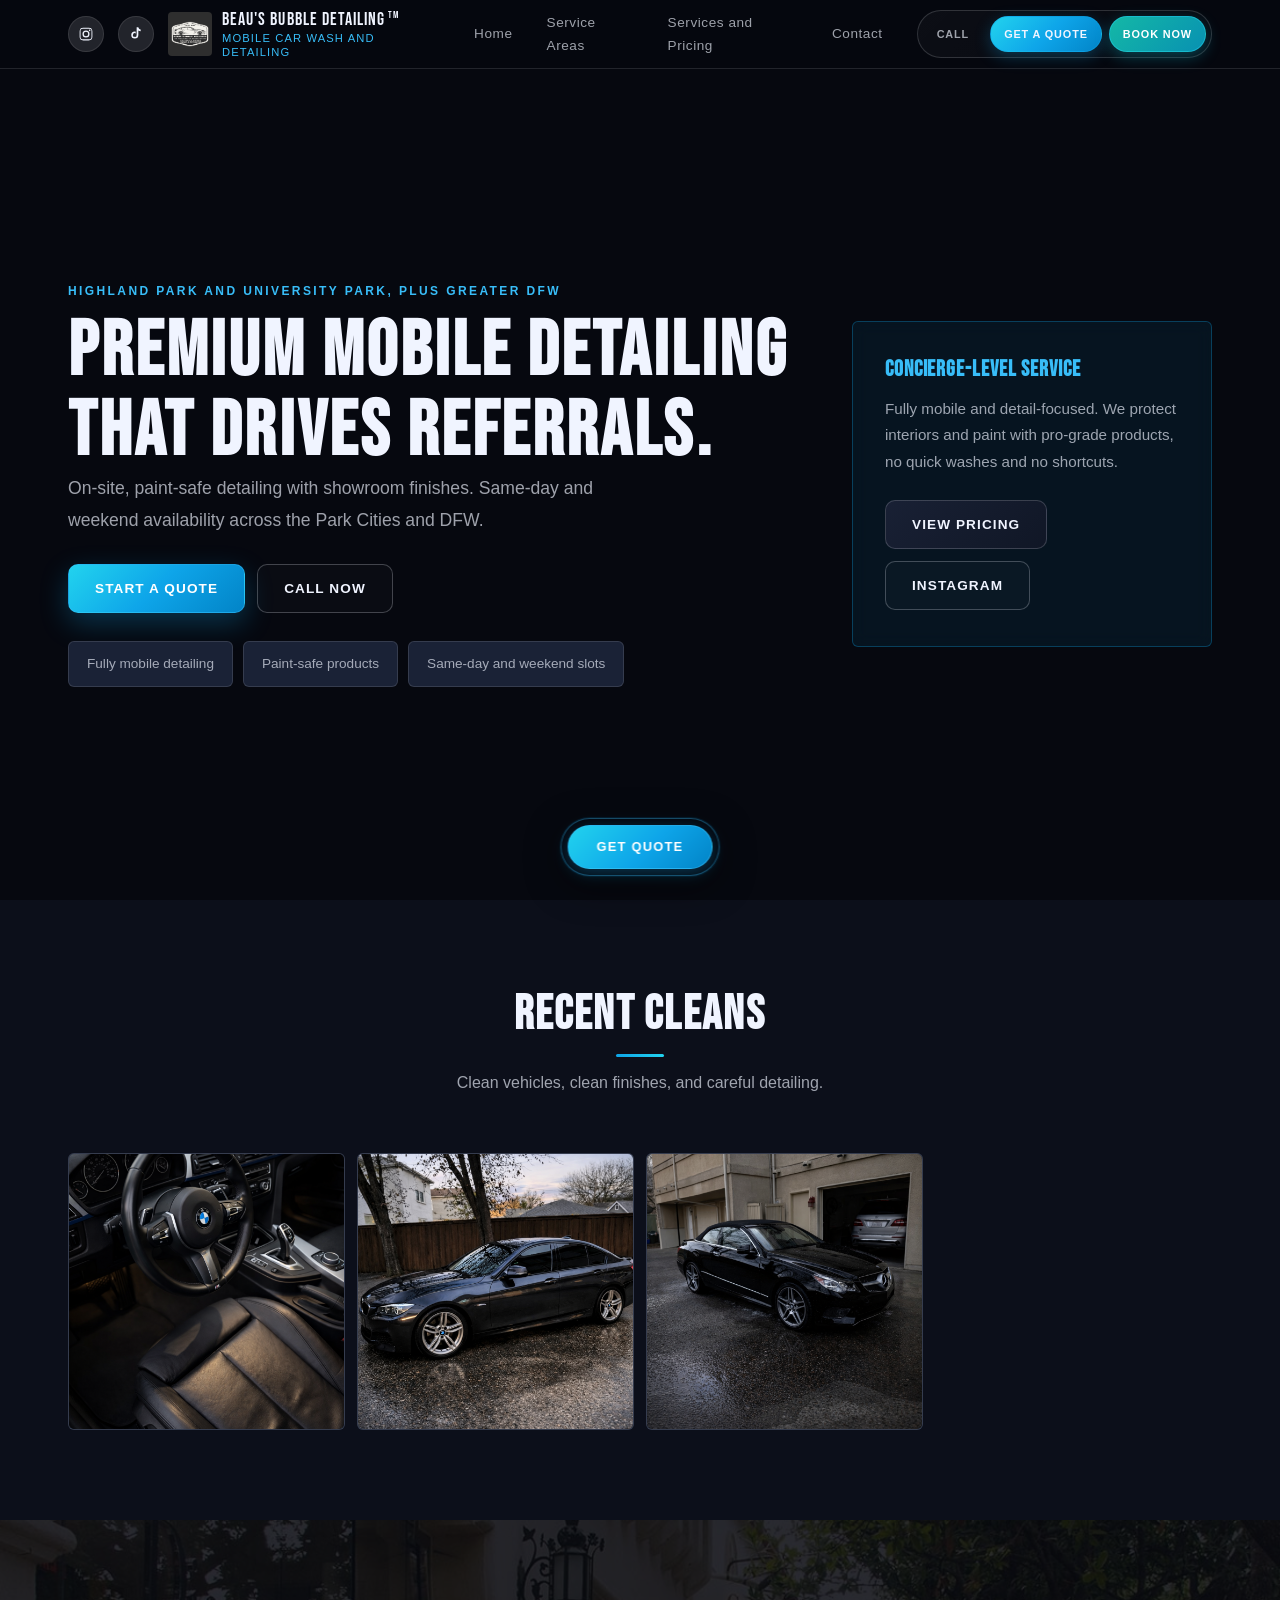
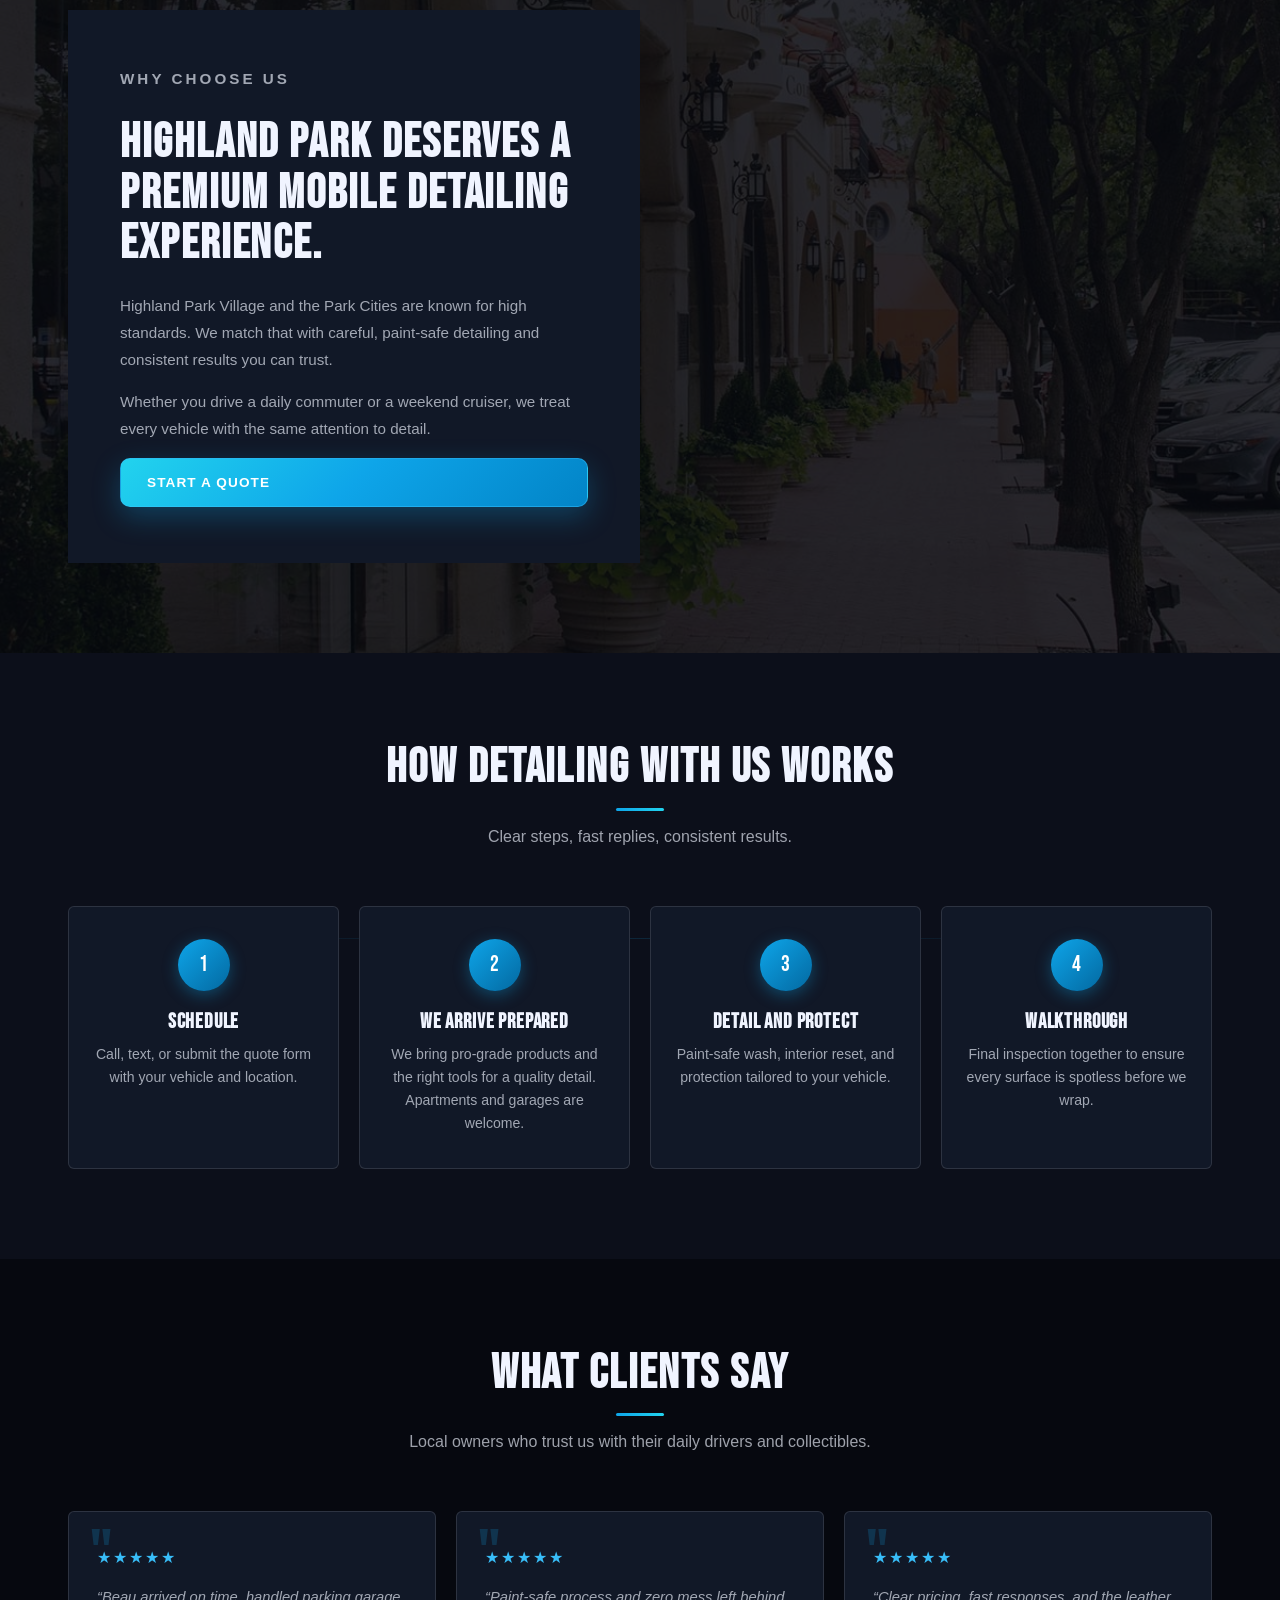
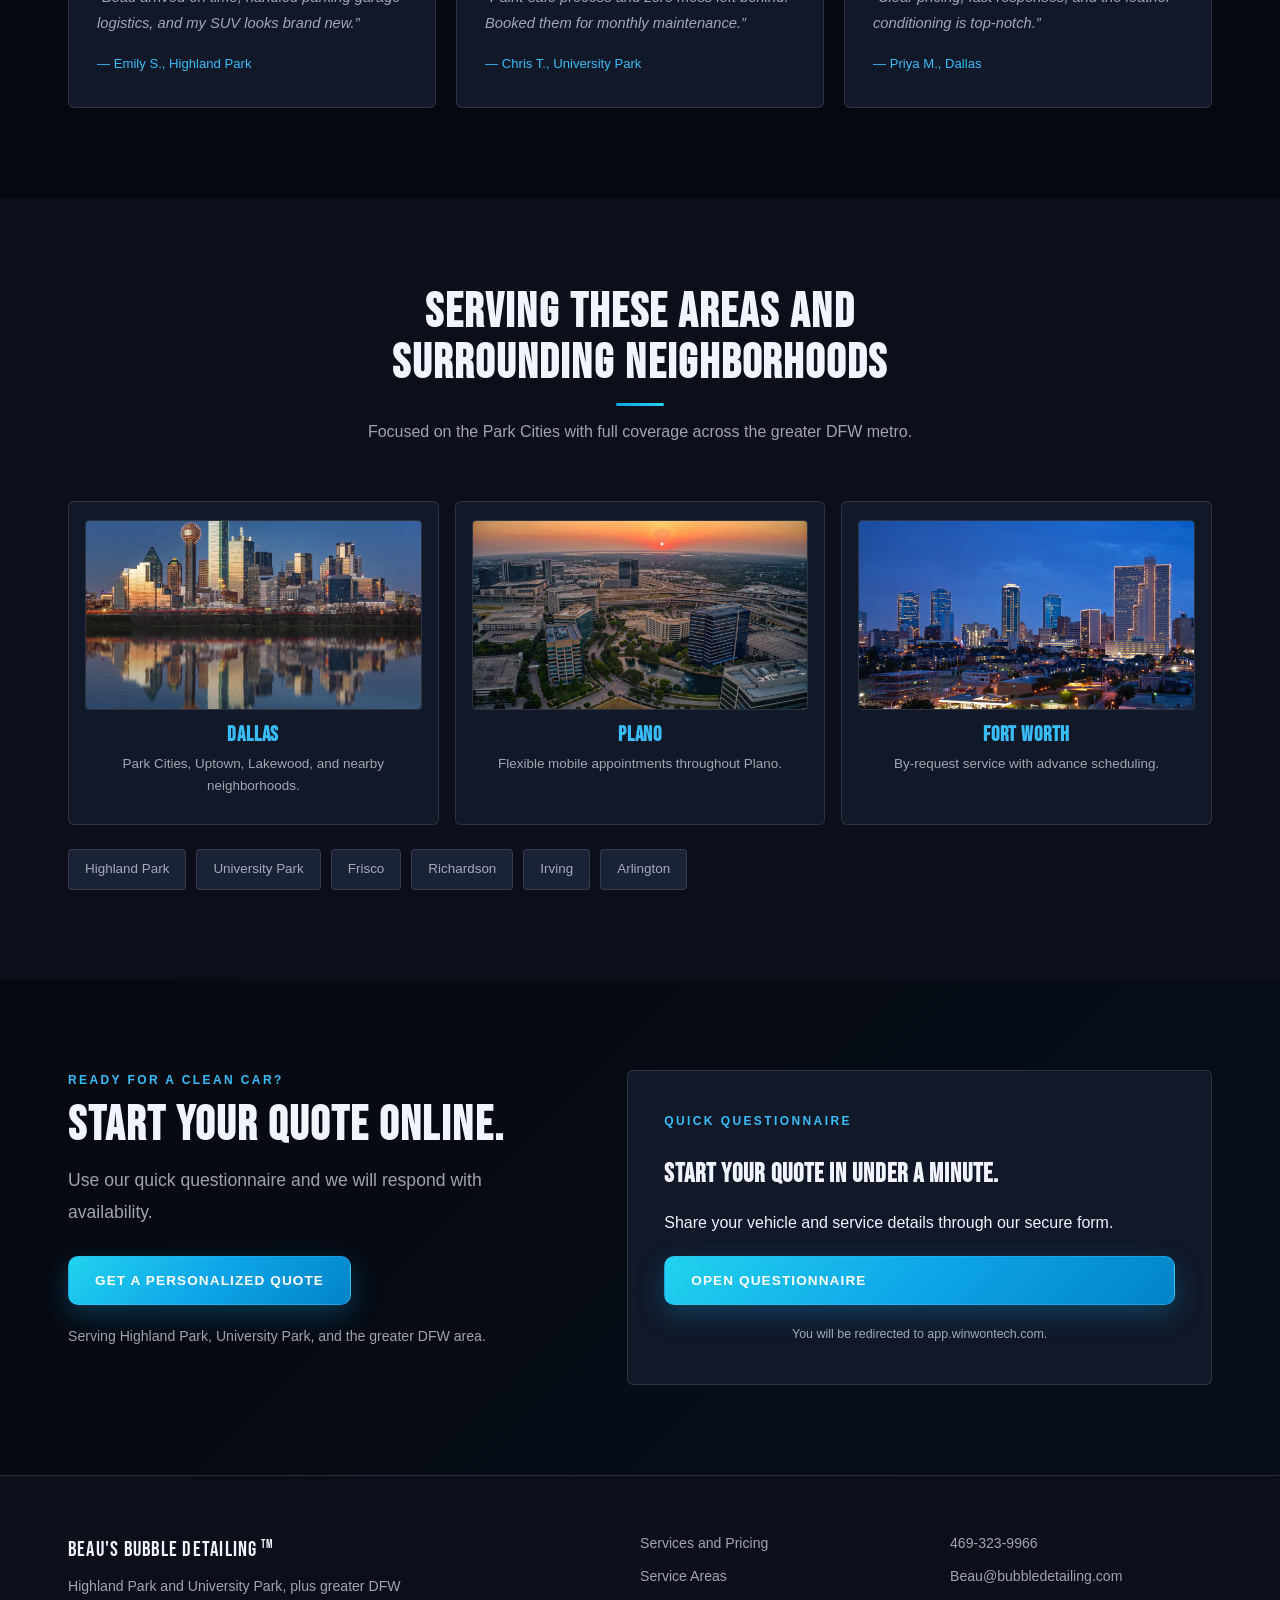
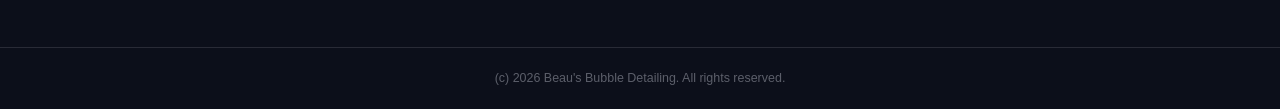
==== index.html @ f5494048 "Limit new tabs to quote and booking links" ====
<!doctype html>
<html lang="en">
  <head>
    <meta charset="utf-8" />
    <meta name="viewport" content="width=device-width, initial-scale=1" />
    <title>Beau's Bubble Detailing | Mobile Detailing in the Park Cities</title>
    <meta name="description" content="Beau's Bubble Detailing provides mobile car detailing in Highland Park, University Park, and the greater DFW area." />
    <link rel="preconnect" href="https://fonts.googleapis.com" />
    <link rel="preconnect" href="https://fonts.gstatic.com" crossorigin />
    <link href="https://fonts.googleapis.com/css2?family=Bebas+Neue&family=Source+Serif+4:opsz,wght@8..60,300;8..60,400;8..60,600&display=swap" rel="stylesheet" />
    <link rel="stylesheet" href="styles.css" />
    <link rel="icon" type="image/png" href="assets/logo.png" />
  </head>
  <body>
    <header class="site-header">
      <div class="container header-inner">
        <div class="header-left">
          <a class="ig-link" href="https://www.instagram.com/beausbubbledetailing/" target="_blank" rel="noreferrer" aria-label="Instagram">
            <svg viewBox="0 0 24 24" aria-hidden="true"><path d="M12 7.3a4.7 4.7 0 1 0 4.7 4.7A4.7 4.7 0 0 0 12 7.3Zm0 7.7a3 3 0 1 1 3-3a3 3 0 0 1-3 3Zm6-7.9a1.1 1.1 0 1 1-1.1-1.1A1.1 1.1 0 0 1 18 7.1ZM20 6.2a3.7 3.7 0 0 0-2.1-2.1A6.2 6.2 0 0 0 15.2 3.6H8.8a6.2 6.2 0 0 0-2.7.5A3.7 3.7 0 0 0 4 6.2a6.2 6.2 0 0 0-.5 2.7v6.4a6.2 6.2 0 0 0 .5 2.7a3.7 3.7 0 0 0 2.1 2.1a6.2 6.2 0 0 0 2.7.5h6.4a6.2 6.2 0 0 0 2.7-.5a3.7 3.7 0 0 0 2.1-2.1a6.2 6.2 0 0 0 .5-2.7V8.9a6.2 6.2 0 0 0-.5-2.7ZM19 17.6a2.1 2.1 0 0 1-1.2 1.2a4.4 4.4 0 0 1-1.5.3H7.7a4.4 4.4 0 0 1-1.5-.3A2.1 2.1 0 0 1 5 17.6a4.4 4.4 0 0 1-.3-1.5V7.9a4.4 4.4 0 0 1 .3-1.5A2.1 2.1 0 0 1 6.2 5.2a4.4 4.4 0 0 1 1.5-.3h8.6a4.4 4.4 0 0 1 1.5.3A2.1 2.1 0 0 1 19 6.4a4.4 4.4 0 0 1 .3 1.5v8.2a4.4 4.4 0 0 1-.3 1.5Z"/></svg>
          </a>
          <a class="tt-link" href="https://www.tiktok.com/@214bubbledetailing" target="_blank" rel="noreferrer" aria-label="TikTok">
            <svg viewBox="0 0 24 24" aria-hidden="true"><path d="M14.6 3.2c.3 1.7 1.6 3 3.3 3.3v2.4a5.7 5.7 0 0 1-3.3-1.1v6.4a5 5 0 1 1-5-5c.4 0 .9.1 1.3.2v2.5a2.6 2.6 0 1 0 1.3 2.2V3.2h2.4Z"/></svg>
          </a>
          <div class="brand">
            <img class="brand-logo" src="assets/logo.png" alt="Beau's Bubble Detailing logo" />
            <div class="brand-text">
              <p class="brand-name">Beau's Bubble Detailing</p>
              <p class="brand-tagline">Mobile car wash and detailing</p>
            </div>
          </div>
        </div>
        <nav class="main-nav" aria-label="Primary">
          <a class="nav-link" href="index.html">Home</a>
          <div class="nav-item">
            <a class="nav-toggle" href="service-areas.html#primary-coverage" aria-haspopup="true">Service Areas</a>
            <div class="dropdown" role="menu">
              <a href="service-areas.html#primary-coverage">Dallas</a>
              <a href="service-areas.html#primary-coverage">Plano</a>
              <a href="service-areas.html#primary-coverage">Fort Worth</a>
              <a href="service-areas.html#primary-coverage">All Areas</a>
            </div>
          </div>
          <a class="nav-link" href="services.html#vehicle-pricing">Services and Pricing</a>
          <a class="nav-link" href="index.html#quote">Contact</a>
        </nav>
        <nav class="header-cta">
          <a class="btn btn-ghost" href="tel:+14693239966">Call</a>
          <a class="btn" href="https://app.winwontech.com/questionnaire/beausbubbledetailing/outreach/BCwQTGIldse46hhcC2VT" target="_blank" rel="noreferrer">Get a Quote</a>
          <a class="btn btn-book" href="https://calendly.com/beau-bubbledetailing/reservation" target="_blank" rel="noreferrer">Book Now</a>
        </nav>
      </div>
    </header>
    <main>
      <section class="hero">
        <div class="container hero-grid">
          <div>
            <p class="eyebrow">Highland Park and University Park, plus greater DFW</p>
            <h1>Premium mobile detailing that drives referrals.</h1>
            <p class="lead">On-site, paint-safe detailing with showroom finishes. Same-day and weekend availability across the Park Cities and DFW.</p>
            <div class="hero-actions">
              <a class="btn" href="#quote">Start a Quote</a>
              <a class="btn btn-ghost" href="tel:+14693239966">Call Now</a>
            </div>
            <div class="hero-badges" id="heroBadges"></div>
          </div>
          <div class="highlight-panel">
            <h3>Concierge-level service</h3>
            <p>Fully mobile and detail-focused. We protect interiors and paint with pro-grade products, no quick washes and no shortcuts.</p>
            <div class="hero-actions">
              <a class="btn btn-dark" href="services.html">View Pricing</a>
              <a class="btn btn-ghost" href="https://www.instagram.com/beausbubbledetailing/" target="_blank" rel="noreferrer">Instagram</a>
            </div>
          </div>
        </div>
      </section>

      <section class="section">
        <div class="container">
          <div class="section-head">
            <h2>Recent cleans</h2>
            <p>Clean vehicles, clean finishes, and careful detailing.</p>
          </div>
          <div class="gallery-grid">
            <div class="photo"><img src="assets/recent-clean-1.png" alt="Recent clean 1" loading="lazy" /></div>
            <div class="photo"><img src="assets/recent-clean-2.png" alt="Recent clean 2" loading="lazy" /></div>
            <div class="photo"><img src="assets/recent-clean-3.png" alt="Recent clean 3" loading="lazy" /></div>
          </div>
        </div>
      </section>

      <section class="section why-choose-section">
        <div class="container split-grid">
          <div class="split-content highland-content" style="background-image: url('https://upload.wikimedia.org/wikipedia/commons/3/34/Highland_Park_Village_1.jpg')">
            <p class="eyebrow">Why Choose Us</p>
            <h2>Highland Park deserves a premium mobile detailing experience.</h2>
            <p>Highland Park Village and the Park Cities are known for high standards. We match that with careful, paint-safe detailing and consistent results you can trust.</p>
            <p>Whether you drive a daily commuter or a weekend cruiser, we treat every vehicle with the same attention to detail.</p>
            <a class="btn" href="#quote">Start a Quote</a>
          </div>
        </div>
      </section>

      <section class="section">
        <div class="container">
          <div class="section-head">
            <h2>How detailing with us works</h2>
            <p>Clear steps, fast replies, consistent results.</p>
          </div>
          <div class="process-grid">
            <article class="process-card">
              <div class="step">1</div>
              <h3>Schedule</h3>
              <p>Call, text, or submit the quote form with your vehicle and location.</p>
            </article>
            <article class="process-card">
              <div class="step">2</div>
              <h3>We arrive prepared</h3>
              <p>We bring pro-grade products and the right tools for a quality detail. Apartments and garages are welcome.</p>
            </article>
            <article class="process-card">
              <div class="step">3</div>
              <h3>Detail and protect</h3>
              <p>Paint-safe wash, interior reset, and protection tailored to your vehicle.</p>
            </article>
            <article class="process-card">
              <div class="step">4</div>
              <h3>Walkthrough</h3>
              <p>Final inspection together to ensure every surface is spotless before we wrap.</p>
            </article>
          </div>
        </div>
      </section>

      <section class="section">
        <div class="container">
          <div class="section-head">
            <h2>What clients say</h2>
            <p>Local owners who trust us with their daily drivers and collectibles.</p>
          </div>
          <div class="testimonial-grid">
            <article class="testimonial-card">
              <p class="stars">&#9733;&#9733;&#9733;&#9733;&#9733;</p>
              <p>&ldquo;Beau arrived on time, handled parking garage logistics, and my SUV looks brand new.&rdquo;</p>
              <p class="muted-text">&mdash; Emily S., Highland Park</p>
            </article>
            <article class="testimonial-card">
              <p class="stars">&#9733;&#9733;&#9733;&#9733;&#9733;</p>
              <p>&ldquo;Paint-safe process and zero mess left behind. Booked them for monthly maintenance.&rdquo;</p>
              <p class="muted-text">&mdash; Chris T., University Park</p>
            </article>
            <article class="testimonial-card">
              <p class="stars">&#9733;&#9733;&#9733;&#9733;&#9733;</p>
              <p>&ldquo;Clear pricing, fast responses, and the leather conditioning is top-notch.&rdquo;</p>
              <p class="muted-text">&mdash; Priya M., Dallas</p>
            </article>
          </div>
        </div>
      </section>

      <section class="section" id="service-area">
        <div class="container">
          <div class="section-head">
            <h2>Serving these areas and surrounding neighborhoods</h2>
            <p>Focused on the Park Cities with full coverage across the greater DFW metro.</p>
          </div>
          <div class="area-grid" id="serviceAreaCards"></div>
          <ul class="extra-area-list" id="extraAreas"></ul>
        </div>
      </section>

      <section class="quote-section" id="quote">
        <div class="container quote-wrapper">
          <div>
            <p class="eyebrow">Ready for a clean car?</p>
            <h2>Start your quote online.</h2>
            <p class="lead">Use our quick questionnaire and we will respond with availability.</p>
            <div class="quote-actions">
              <a class="btn" href="https://app.winwontech.com/questionnaire/beausbubbledetailing/outreach/BCwQTGIldse46hhcC2VT" target="_blank" rel="noreferrer">Get a Personalized Quote</a>
            </div>
            <p class="muted-text">Serving Highland Park, University Park, and the greater DFW area.</p>
          </div>
          <div class="quote-form">
            <p class="eyebrow">Quick Questionnaire</p>
            <h3>Start your quote in under a minute.</h3>
            <p>Share your vehicle and service details through our secure form.</p>
            <a class="btn" href="https://app.winwontech.com/questionnaire/beausbubbledetailing/outreach/BCwQTGIldse46hhcC2VT" target="_blank" rel="noreferrer">Open Questionnaire</a>
            <p class="form-note">You will be redirected to app.winwontech.com.</p>
          </div>
        </div>
      </section>
    </main>

    <div class="sticky-cta" aria-label="Quick actions">
      <a class="sticky-quote" href="#quote">Get Quote</a>
    </div>

    <footer class="site-footer">
      <div class="container footer-grid">
        <div>
          <p class="brand-name">Beau's Bubble Detailing</p>
          <p class="muted-text">Highland Park and University Park, plus greater DFW</p>
        </div>
        <div class="footer-links">
          <a href="services.html#vehicle-pricing">Services and Pricing</a>
          <a href="service-areas.html#primary-coverage">Service Areas</a>
        </div>
        <div class="footer-links">
          <a href="tel:+14693239966">469-323-9966</a>
          <a href="mailto:Beau@bubbledetailing.com">Beau@bubbledetailing.com</a>
        </div>
      </div>
      <p class="footer-bottom">(c) 2026 Beau's Bubble Detailing. All rights reserved.</p>
    </footer>
    <script src="data.js"></script>
    <script src="main.js"></script>
  </body>
</html>
---- styles.css ----
/* ============================================
   BEAUS BUBBLE DETAILING � STYLES
   Bold electric-blue & midnight theme
   ============================================ */

:root {
  --blue:        #0EA5E9;
  --blue-bright: #38BDF8;
  --blue-dim:    rgba(14,165,233,0.15);
  --blue-glow:   rgba(14,165,233,0.35);
  --night:       #06080F;
  --dark1:       #0C0F1A;
  --dark2:       #111827;
  --dark3:       #1A2236;
  --white:       #F0F4FF;
  --white-dim:   rgba(240,244,255,0.65);
  --white-faint: rgba(240,244,255,0.12);
  --cyan:        #22D3EE;
  --radius:      6px;
}

/* -- RESET -- */
*, *::before, *::after { box-sizing: border-box; margin: 0; padding: 0; }
html { scroll-behavior: smooth; }
body {
  font-family: 'Trebuchet MS', 'Segoe UI', sans-serif;
  background: var(--night);
  color: var(--white);
  line-height: 1.7;
  overflow-x: hidden;
}

/* -- TYPOGRAPHY -- */
h1, h2, h3 {
  font-family: 'Bebas Neue', sans-serif;
  letter-spacing: 0.04em;
  line-height: 1.05;
  color: var(--white);
}
h1 { font-size: clamp(2.8rem, 6vw, 5rem); }
h2 { font-size: clamp(2rem, 4vw, 3rem); }
h3 { font-size: 1.6rem; }
p { font-weight: 300; }

.eyebrow {
  font-family: 'Trebuchet MS', 'Segoe UI', sans-serif;
  font-size: 0.75rem;
  letter-spacing: 0.2em;
  text-transform: uppercase;
  color: var(--blue-bright);
  font-weight: 600;
  margin-bottom: 10px;
  display: block;
}

.lead {
  font-size: 1.1rem;
  color: var(--white-dim);
  max-width: 560px;
  line-height: 1.8;
}

.muted-text {
  color: var(--white-dim);
  font-size: 0.88rem;
}

/* -- CONTAINER -- */
.container {
  max-width: 1200px;
  margin: 0 auto;
  padding: 0 28px;
}

/* -- HEADER -- */
.site-header {
  position: fixed;
  top: 0; left: 0; right: 0;
  z-index: 100;
  background: rgba(6, 8, 15, 0.92);
  backdrop-filter: blur(12px);
  border-bottom: 1px solid var(--white-faint);
  padding: 0;
}
.header-inner {
  display: flex;
  align-items: center;
  justify-content: space-between;
  height: 68px;
  gap: 20px;
}
.header-left {
  display: flex;
  align-items: center;
  gap: 14px;
}
.ig-link, .tt-link {
  display: flex;
  align-items: center;
  justify-content: center;
  width: 36px; height: 36px;
  border-radius: 50%;
  background: var(--white-faint);
  border: 1px solid rgba(255,255,255,0.1);
  transition: background 0.2s, border-color 0.2s, transform 0.2s;
  flex-shrink: 0;
}
.ig-link:hover, .tt-link:hover { background: var(--blue-dim); border-color: var(--blue); transform: translateY(-1px); }
.ig-link svg, .tt-link svg { width: 18px; height: 18px; fill: var(--white); }
.tt-link svg { width: 17px; height: 17px; }

.brand { display: flex; align-items: center; gap: 10px; text-decoration: none; }
.brand-logo {
  height: 44px;
  width: auto;
  object-fit: contain;
  border-radius: 4px;
}
.brand-text { line-height: 1.25; }
.brand-name {
  font-family: 'Bebas Neue', sans-serif;
  font-size: 1.1rem;
  letter-spacing: 0.06em;
  color: var(--white);
  display: block;
}
.brand-name::after {
  content: " TM";
  font-size: 0.58em;
  vertical-align: super;
  letter-spacing: 0.08em;
}
.brand-tagline {
  font-size: 0.7rem;
  color: var(--blue-bright);
  letter-spacing: 0.1em;
  text-transform: uppercase;
}

/* -- NAV -- */
.main-nav {
  display: flex;
  align-items: center;
  gap: 6px;
  list-style: none;
}
.nav-link {
  font-size: 0.85rem;
  font-weight: 400;
  color: var(--white-dim);
  text-decoration: none;
  padding: 8px 14px;
  border-radius: var(--radius);
  transition: color 0.2s, background 0.2s;
  letter-spacing: 0.04em;
}
.nav-link:hover { color: var(--white); background: var(--white-faint); }

.nav-item { position: relative; }
.nav-item::after {
  content: '';
  position: absolute;
  left: 0;
  right: 0;
  top: 100%;
  height: 10px;
}
.nav-toggle {
  display: inline-block;
  font-family: 'Trebuchet MS', 'Segoe UI', sans-serif;
  font-size: 0.85rem;
  color: var(--white-dim);
  text-decoration: none;
  background: none;
  border: none;
  cursor: pointer;
  padding: 8px 14px;
  border-radius: var(--radius);
  transition: color 0.2s, background 0.2s;
  letter-spacing: 0.04em;
}
.nav-toggle:hover { color: var(--white); background: var(--white-faint); }

.dropdown {
  display: none;
  position: absolute;
  top: calc(100% + 8px);
  left: 0;
  background: var(--dark2);
  border: 1px solid var(--white-faint);
  border-radius: var(--radius);
  min-width: 180px;
  overflow: hidden;
  box-shadow: 0 16px 40px rgba(0,0,0,0.5);
  z-index: 200;
}
.nav-item:hover .dropdown,
.nav-item:focus-within .dropdown { display: block; }
.dropdown a {
  display: block;
  padding: 12px 18px;
  font-size: 0.85rem;
  color: var(--white-dim);
  text-decoration: none;
  transition: background 0.15s, color 0.15s;
}
.dropdown a:hover { background: var(--blue-dim); color: var(--blue-bright); }

.header-cta {
  display: flex;
  align-items: center;
  gap: 7px;
  padding: 5px;
  border: 1px solid rgba(240,244,255,0.16);
  border-radius: 999px;
  background: linear-gradient(135deg, rgba(255,255,255,0.03), rgba(255,255,255,0.01));
}
.header-cta .btn {
  padding: 8px 13px;
  font-size: 0.68rem;
  font-weight: 700;
  letter-spacing: 0.08em;
  border-radius: 999px;
  border: 1px solid rgba(14,165,233,0.4);
  background: linear-gradient(135deg, #22d3ee 0%, #0ea5e9 52%, #0284c7 100%);
  color: var(--white);
  box-shadow: 0 5px 16px rgba(14,165,233,0.28);
  white-space: nowrap;
}
.header-cta .btn:hover {
  transform: translateY(-1px);
  background: linear-gradient(135deg, #67e8f9, #22d3ee 40%, #0ea5e9);
  border-color: rgba(56,189,248,0.6);
  box-shadow: 0 8px 20px rgba(14,165,233,0.34);
}
.header-cta .btn.btn-ghost {
  border-color: transparent;
  background: transparent;
  color: var(--white-dim);
  box-shadow: none;
}
.header-cta .btn.btn-ghost:hover {
  color: var(--white);
  background: var(--white-faint);
  border-color: transparent;
  box-shadow: none;
  transform: none;
}
.header-cta .btn-book {
  background: linear-gradient(135deg, #14b8a6, #0891b2);
  border-color: rgba(34,211,238,0.5);
  color: #fff;
  box-shadow: 0 5px 16px rgba(6,182,212,0.32);
}
.header-cta .btn-book:hover {
  background: linear-gradient(135deg, #5eead4, #22d3ee);
  color: #fff;
  box-shadow: 0 8px 20px rgba(6,182,212,0.38);
}

/* -- BUTTONS -- */
.btn {
  display: inline-block;
  font-family: 'Trebuchet MS', 'Segoe UI', sans-serif;
  font-size: 0.85rem;
  font-weight: 600;
  letter-spacing: 0.08em;
  text-transform: uppercase;
  text-decoration: none;
  padding: 12px 26px;
  border-radius: 10px;
  border: 1px solid rgba(56,189,248,0.45);
  cursor: pointer;
  transition: transform 0.2s, box-shadow 0.2s, opacity 0.2s, filter 0.2s, border-color 0.2s;
  background: linear-gradient(135deg, #22d3ee 0%, var(--blue) 50%, #0284c7 100%);
  color: #fff;
  box-shadow: 0 10px 28px rgba(14,165,233,0.28);
}
.btn:hover {
  transform: translateY(-2px);
  filter: brightness(1.06);
  border-color: rgba(125,211,252,0.65);
  box-shadow: 0 14px 32px rgba(14,165,233,0.34);
}
.btn:active { transform: translateY(0); }

.btn-ghost {
  background: rgba(255,255,255,0.02);
  color: var(--white);
  border: 1px solid rgba(240,244,255,0.24);
  box-shadow: none;
}
.btn-ghost:hover { background: var(--blue-dim); border-color: rgba(56,189,248,0.5); color: var(--white); box-shadow: none; }

.btn-dark {
  background: linear-gradient(135deg, rgba(26,34,54,0.95), rgba(17,24,39,0.95));
  color: var(--white);
  border: 1px solid rgba(240,244,255,0.18);
  box-shadow: none;
}
.btn-dark:hover { background: linear-gradient(135deg, rgba(30,41,65,0.96), rgba(20,29,46,0.96)); border-color: rgba(56,189,248,0.45); color: var(--white); }

/* -- HERO -- */
.hero {
  position: relative;
  padding-top: 68px; /* offset for fixed header */
  min-height: 100vh;
  display: flex;
  align-items: center;
  overflow: hidden;
}
.hero::before {
  content: '';
  position: absolute; inset: 0;
  background-image: url('https://images.unsplash.com/photo-1552519507-da3b142c6e3d?w=1600&q=80&fit=crop');
  background-size: cover;
  background-position: center 35%;
  animation: heroZoom 20s ease-in-out infinite alternate;
}
.hero::after {
  content: '';
  position: absolute; inset: 0;
  background: linear-gradient(
    125deg,
    rgba(6,8,15,0.95) 0%,
    rgba(6,8,15,0.80) 45%,
    rgba(6,8,15,0.50) 100%
  );
}
@keyframes heroZoom {
  from { transform: scale(1.0); }
  to   { transform: scale(1.08) translateX(-1.5%); }
}
.hero .container { position: relative; z-index: 2; width: 100%; }
.hero-grid {
  display: grid;
  grid-template-columns: 1fr 360px;
  gap: 40px;
  align-items: center;
  padding: 80px 28px;
}

/* -- HIGHLIGHT PANEL -- */
.highlight-panel {
  background: rgba(14,165,233,0.08);
  border: 1px solid rgba(14,165,233,0.3);
  border-radius: var(--radius);
  padding: 36px 32px;
  backdrop-filter: blur(8px);
}
.highlight-panel h3 {
  font-size: 1.4rem;
  margin-bottom: 14px;
  color: var(--blue-bright);
}
.highlight-panel p {
  font-size: 0.95rem;
  color: var(--white-dim);
  line-height: 1.75;
  margin-bottom: 24px;
}
.highlight-panel p:last-child { margin-bottom: 0; }
.highlight-panel .hero-actions { margin-top: 24px; }

.hero-actions {
  display: flex;
  flex-wrap: wrap;
  gap: 12px;
  margin-top: 28px;
}

/* Hero badges */
.hero-badges {
  display: flex;
  flex-wrap: wrap;
  gap: 10px;
  margin-top: 28px;
}
.hero-badge {
  background: var(--dark3);
  border: 1px solid var(--white-faint);
  color: var(--white-dim);
  padding: 10px 18px;
  border-radius: var(--radius);
  font-size: 0.85rem;
  font-family: 'Trebuchet MS', 'Segoe UI', sans-serif;
  cursor: default;
  user-select: none;
}

/* -- SECTIONS -- */
.section {
  padding: 90px 0;
}
.section:nth-child(even) {
  background: var(--dark1);
}

.section-head {
  text-align: center;
  max-width: 600px;
  margin: 0 auto 56px;
}
.section-head h2 { margin-bottom: 12px; }
.section-head p { color: var(--white-dim); font-size: 1rem; }

/* Accent line under section headings */
.section-head h2::after {
  content: '';
  display: block;
  width: 48px; height: 3px;
  background: linear-gradient(90deg, var(--blue), var(--cyan));
  margin: 14px auto 0;
  border-radius: 2px;
}
.pricing-subhead {
  margin: 28px auto 20px;
}
.pricing-subhead h3 {
  margin-bottom: 8px;
}

/* -- SERVICE CARDS -- */
.services-grid {
  display: grid;
  grid-template-columns: repeat(auto-fit, minmax(280px, 1fr));
  gap: 20px;
}
.pricing-tabs {
  display: flex;
  flex-wrap: wrap;
  justify-content: center;
  gap: 10px;
  margin-bottom: 20px;
}
.pricing-tab {
  background: var(--dark3);
  border: 1px solid var(--white-faint);
  color: var(--white-dim);
  padding: 10px 16px;
  border-radius: var(--radius);
  cursor: pointer;
  font-size: 0.85rem;
  font-family: 'Trebuchet MS', 'Segoe UI', sans-serif;
  transition: all 0.2s;
}
.pricing-tab:hover,
.pricing-tab.selected {
  background: var(--blue-dim);
  border-color: var(--blue);
  color: var(--blue-bright);
}
.service-card {
  background: var(--dark2);
  border: 1px solid var(--white-faint);
  border-radius: var(--radius);
  padding: 36px 32px;
  transition: border-color 0.3s, transform 0.3s, box-shadow 0.3s;
  position: relative;
  overflow: hidden;
}
.service-card::before {
  content: '';
  position: absolute;
  top: 0; left: 0; right: 0;
  height: 3px;
  background: linear-gradient(90deg, var(--blue), var(--cyan));
  transform: scaleX(0);
  transform-origin: left;
  transition: transform 0.4s ease;
}
.service-card:hover {
  border-color: rgba(14,165,233,0.4);
  transform: translateY(-4px);
  box-shadow: 0 12px 40px rgba(14,165,233,0.15);
}
.service-card:hover::before { transform: scaleX(1); }
.service-card h3 {
  font-size: 1.4rem;
  margin-bottom: 12px;
  color: var(--white);
}
.service-card p { color: var(--white-dim); font-size: 0.92rem; line-height: 1.7; }
.service-card .price {
  font-family: 'Bebas Neue', sans-serif;
  font-size: 2rem;
  color: var(--blue-bright);
  margin: 16px 0 6px;
  letter-spacing: 0.04em;
}
.full-detail-featured {
  transform: scale(1.06);
  border-color: var(--blue);
  background: linear-gradient(160deg, #132341, #1A2236);
  box-shadow: 0 12px 36px rgba(14,165,233,0.2);
}
.full-detail-featured h3,
.full-detail-featured .price {
  font-weight: 700;
}
.deal-note {
  font-size: 0.72rem;
  letter-spacing: 0.08em;
  text-transform: uppercase;
  color: var(--blue-bright) !important;
  margin-bottom: 8px;
}
.service-card ul {
  list-style: none;
  margin-top: 16px;
}
.service-card li {
  font-size: 0.88rem;
  color: var(--white-dim);
  padding: 6px 0;
  border-bottom: 1px solid var(--white-faint);
  display: flex;
  align-items: flex-start;
  gap: 8px;
}
.service-card li::before {
  content: '>';
  color: var(--blue);
  font-size: 1rem;
  flex-shrink: 0;
}

/* -- ADD-ON GRID / OPTIONS -- */
.options-grid {
  display: flex;
  flex-wrap: wrap;
  gap: 10px;
  margin-top: 12px;
}
.option-btn {
  background: var(--dark3);
  border: 1px solid var(--white-faint);
  color: var(--white-dim);
  padding: 10px 18px;
  border-radius: var(--radius);
  font-size: 0.85rem;
  cursor: pointer;
  transition: all 0.2s;
  font-family: 'Trebuchet MS', 'Segoe UI', sans-serif;
}
.option-btn:hover, .option-btn.selected {
  background: var(--blue-dim);
  border-color: var(--blue);
  color: var(--blue-bright);
}
.option-static {
  background: var(--dark3);
  border: 1px solid var(--white-faint);
  color: var(--white-dim);
  padding: 10px 18px;
  border-radius: var(--radius);
  font-size: 0.85rem;
  font-family: 'Trebuchet MS', 'Segoe UI', sans-serif;
  cursor: default;
  user-select: none;
}
.option-check {
  display: inline-flex;
  align-items: center;
  gap: 10px;
  background: var(--dark3);
  border: 1px solid var(--white-faint);
  color: var(--white-dim);
  padding: 10px 14px;
  border-radius: var(--radius);
  font-size: 0.85rem;
  font-family: 'Trebuchet MS', 'Segoe UI', sans-serif;
  cursor: pointer;
  transition: all 0.2s;
}
.option-check:hover {
  border-color: var(--blue);
  background: var(--blue-dim);
}
.option-check-input {
  width: 16px;
  height: 16px;
  accent-color: #0EA5E9;
}
.option-check:has(.option-check-input:checked) {
  border-color: var(--blue);
  background: var(--blue-dim);
  color: var(--blue-bright);
}
.addon-note {
  margin-top: 12px;
  color: var(--white-dim);
  font-size: 0.85rem;
  line-height: 1.65;
}
.monthly-subprice {
  color: var(--blue-bright) !important;
  font-size: 0.95rem !important;
  margin-top: -6px;
  margin-bottom: 8px;
}

/* -- PRICE GRID -- */
.price-grid {
  display: grid;
  grid-template-columns: repeat(auto-fit, minmax(260px, 1fr));
  gap: 20px;
}
.price-card {
  background: var(--dark2);
  border: 1px solid var(--white-faint);
  border-radius: var(--radius);
  padding: 40px 36px;
  text-align: center;
  transition: border-color 0.3s, transform 0.3s, box-shadow 0.3s;
}
.price-card:hover {
  border-color: rgba(14,165,233,0.4);
  transform: translateY(-4px);
  box-shadow: 0 12px 40px rgba(14,165,233,0.15);
}
.price-card.featured {
  background: linear-gradient(160deg, var(--dark3), #0f1d33);
  border-color: var(--blue);
  box-shadow: 0 0 0 1px var(--blue), 0 16px 48px rgba(14,165,233,0.25);
  position: relative;
}
.price-card.featured::after {
  content: 'MOST POPULAR';
  position: absolute;
  top: -12px; left: 50%;
  transform: translateX(-50%);
  background: linear-gradient(135deg, var(--blue), var(--cyan));
  color: var(--night);
  font-size: 0.65rem;
  font-weight: 700;
  letter-spacing: 0.14em;
  padding: 4px 14px;
  border-radius: 20px;
  font-family: 'Trebuchet MS', 'Segoe UI', sans-serif;
}
.price-card h3 {
  font-size: 1.6rem;
  margin-bottom: 4px;
}
.price-card .price {
  font-family: 'Bebas Neue', sans-serif;
  font-size: 3.4rem;
  color: var(--blue-bright);
  letter-spacing: 0.04em;
  line-height: 1;
  margin: 16px 0;
}
.price-card p:not(.price) {
  color: var(--white-dim);
  font-size: 0.9rem;
  line-height: 1.65;
}

/* -- GALLERY -- */
.gallery-grid {
  display: grid;
  grid-template-columns: repeat(4, 1fr);
  gap: 12px;
}
.photo {
  aspect-ratio: 1;
  border-radius: var(--radius);
  overflow: hidden;
  background: var(--dark3);
  border: 1px solid var(--white-faint);
}
.photo img { width: 100%; height: 100%; object-fit: cover; }
.photo.placeholder {
  display: flex;
  align-items: center;
  justify-content: center;
  text-align: center;
  padding: 20px;
}
.photo.placeholder span {
  font-size: 0.8rem;
  color: var(--white-dim);
  line-height: 1.5;
}

/* -- SPLIT GRID -- */
.split-grid {
  display: grid;
  grid-template-columns: 1fr 1fr;
  gap: 0;
  border-radius: var(--radius);
  overflow: hidden;
  min-height: 460px;
}
.split-image {
  background-size: cover;
  background-position: center;
  min-height: 320px;
}
.split-content {
  background: var(--dark2);
  padding: 56px 52px;
  display: flex;
  flex-direction: column;
  justify-content: center;
  gap: 16px;
}
.split-content h2 { margin-bottom: 8px; }
.split-content p { color: var(--white-dim); font-size: 0.95rem; line-height: 1.75; }

/* -- WHY CHOOSE US (FIXED) -- */
.why-choose-section {
  position: relative;
  overflow: hidden;
}
.why-choose-section::before {
  content: '';
  position: absolute; inset: 0;
  background-image: url('assets/hpv-bbd.jpg');
  background-size: cover;
  background-position: center;
  opacity: 0.14;
}
.highland-split {
  display: grid;
  grid-template-columns: 1fr 1fr;
  gap: 0;
  border-radius: var(--radius);
  overflow: hidden;
  min-height: 500px;
  position: relative;
  z-index: 2;
}
.highland-photo {
  position: relative;
  overflow: hidden;
  min-height: 380px;
}
.highland-photo img {
  width: 100%; height: 100%;
  object-fit: cover;
  transition: transform 0.6s ease;
}
.highland-photo:hover img { transform: scale(1.04); }
.highland-photo::after {
  content: '';
  position: absolute; inset: 0;
  background: linear-gradient(to right, transparent 60%, var(--dark2));
}
.highland-content {
  background: var(--dark2);
  padding: 56px 52px;
  display: flex;
  flex-direction: column;
  justify-content: center;
  gap: 16px;
  /* Remove old background-image usage */
  background-image: none !important;
}
.highland-content h2 { margin-bottom: 8px; }
.highland-content p { color: var(--white-dim); font-size: 0.95rem; line-height: 1.75; }

/* Why reasons grid */
.why-reasons {
  display: grid;
  grid-template-columns: 1fr 1fr;
  gap: 16px;
  margin-top: 28px;
}
.why-reason {
  background: var(--dark3);
  border: 1px solid var(--white-faint);
  border-radius: var(--radius);
  padding: 20px;
  transition: border-color 0.25s;
}
.why-reason:hover { border-color: var(--blue); }
.why-reason h4 {
  font-family: 'Bebas Neue', sans-serif;
  font-size: 1.1rem;
  color: var(--blue-bright);
  margin-bottom: 6px;
  letter-spacing: 0.04em;
}
.why-reason p { font-size: 0.84rem; color: var(--white-dim); line-height: 1.6; }

/* -- PROCESS -- */
.process-grid {
  display: grid;
  grid-template-columns: repeat(4, 1fr);
  gap: 20px;
  position: relative;
}
.process-grid::before {
  content: '';
  position: absolute;
  top: 32px; left: 10%;
  width: 80%; height: 1px;
  background: linear-gradient(90deg, transparent, var(--blue-dim), var(--blue-dim), transparent);
  z-index: 0;
}
.process-card {
  background: var(--dark2);
  border: 1px solid var(--white-faint);
  border-radius: var(--radius);
  padding: 32px 24px;
  text-align: center;
  position: relative;
  z-index: 1;
  transition: border-color 0.3s, box-shadow 0.3s;
}
.process-card:hover {
  border-color: rgba(14,165,233,0.5);
  box-shadow: 0 8px 28px rgba(14,165,233,0.12);
}
.step {
  width: 52px; height: 52px;
  border-radius: 50%;
  background: linear-gradient(135deg, var(--blue), #0369a1);
  color: #fff;
  font-family: 'Bebas Neue', sans-serif;
  font-size: 1.4rem;
  display: flex;
  align-items: center;
  justify-content: center;
  margin: 0 auto 20px;
  box-shadow: 0 4px 16px var(--blue-glow);
}
.process-card h3 { font-size: 1.3rem; margin-bottom: 10px; }
.process-card p { font-size: 0.88rem; color: var(--white-dim); line-height: 1.65; }

/* -- TESTIMONIALS -- */
.testimonial-grid {
  display: grid;
  grid-template-columns: repeat(3, 1fr);
  gap: 20px;
}
.testimonial-card {
  background: var(--dark2);
  border: 1px solid var(--white-faint);
  border-radius: var(--radius);
  padding: 32px 28px;
  position: relative;
  transition: border-color 0.3s;
}
.testimonial-card::before {
  content: '"';
  font-family: 'Bebas Neue', sans-serif;
  font-size: 4.5rem;
  color: var(--blue);
  opacity: 0.2;
  position: absolute;
  top: 10px; left: 20px;
  line-height: 1;
}
.testimonial-card:hover { border-color: rgba(14,165,233,0.4); }
.stars { color: var(--blue-bright); font-size: 1rem; letter-spacing: 2px; margin-bottom: 14px; }
.testimonial-card p:not(.stars):not(.muted-text) {
  font-size: 0.92rem;
  color: var(--white-dim);
  line-height: 1.75;
  font-style: italic;
  margin-bottom: 16px;
}
.testimonial-card .muted-text { font-size: 0.82rem; color: var(--blue-bright); }

/* -- AREA GRID -- */
.area-grid {
  display: grid;
  grid-template-columns: repeat(auto-fit, minmax(200px, 1fr));
  gap: 16px;
  margin-bottom: 24px;
}
.area-card {
  background: var(--dark2);
  border: 1px solid var(--white-faint);
  border-radius: var(--radius);
  padding: 28px 24px;
  transition: all 0.25s;
  text-align: center;
}
.area-card:hover {
  border-color: var(--blue);
  background: var(--blue-dim);
  transform: translateY(-3px);
}
.area-card h3 { font-size: 1.3rem; color: var(--blue-bright); margin-bottom: 8px; }
.area-card p { font-size: 0.84rem; color: var(--white-dim); line-height: 1.6; }
.area-photo {
  margin: -10px -8px 14px;
  border-radius: 4px;
  overflow: hidden;
  border: 1px solid var(--white-faint);
  aspect-ratio: 16 / 9;
}
.area-photo img {
  width: 100%;
  height: 100%;
  object-fit: cover;
  display: block;
}

.extra-area-list {
  display: flex;
  flex-wrap: wrap;
  gap: 10px;
  list-style: none;
  margin-top: 16px;
}
.extra-area-list li {
  background: var(--dark3);
  border: 1px solid var(--white-faint);
  border-radius: 4px;
  padding: 8px 16px;
  font-size: 0.84rem;
  color: var(--white-dim);
  transition: all 0.2s;
}
.extra-area-list li:hover { border-color: var(--blue); color: var(--blue-bright); }

/* -- QUOTE SECTION -- */
.quote-section {
  position: relative;
  overflow: hidden;
  padding: 90px 0;
}
.quote-section::before {
  content: '';
  position: absolute; inset: 0;
  background-image: url('https://images.unsplash.com/photo-1503376780353-7e6692767b70?w=1400&q=80&fit=crop');
  background-size: cover;
  background-position: center 55%;
  opacity: 0.08;
}
.quote-section::after {
  content: '';
  position: absolute; inset: 0;
  background: linear-gradient(135deg, rgba(6,8,15,0.6), rgba(14,165,233,0.05));
}
.quote-wrapper {
  display: grid;
  grid-template-columns: 1fr 1.2fr;
  gap: 72px;
  align-items: start;
  position: relative;
  z-index: 2;
}
.quote-wrapper h2 { margin-bottom: 14px; }
.quote-wrapper .lead { margin-top: 12px; }
.quote-actions { display: flex; gap: 12px; flex-wrap: wrap; margin-top: 28px; }
.quote-wrapper > div > .muted-text { margin-top: 20px; }

/* -- FORM -- */
.quote-form {
  background: var(--dark2);
  border: 1px solid var(--white-faint);
  border-radius: var(--radius);
  padding: 40px 36px;
  display: flex;
  flex-direction: column;
  gap: 20px;
}
.form-grid {
  display: grid;
  grid-template-columns: 1fr 1fr;
  gap: 16px;
}
label {
  display: flex;
  flex-direction: column;
  gap: 6px;
  font-size: 0.82rem;
  letter-spacing: 0.06em;
  text-transform: uppercase;
  color: var(--white-dim);
  font-weight: 600;
  font-family: 'Trebuchet MS', 'Segoe UI', sans-serif;
}
input, textarea {
  background: var(--dark3);
  border: 1px solid var(--white-faint);
  border-radius: 4px;
  color: var(--white);
  font-family: 'Trebuchet MS', 'Segoe UI', sans-serif;
  font-size: 0.92rem;
  padding: 11px 14px;
  outline: none;
  transition: border-color 0.2s, box-shadow 0.2s;
  width: 100%;
}
input:focus, textarea:focus {
  border-color: var(--blue);
  box-shadow: 0 0 0 3px rgba(14,165,233,0.15);
}
textarea { resize: vertical; min-height: 80px; }
.form-note {
  font-size: 0.78rem;
  color: var(--white-dim);
  text-align: center;
  line-height: 1.5;
}

/* -- STICKY CTA -- */
.sticky-cta {
  position: fixed;
  bottom: 24px;
  left: 50%;
  transform: translateX(-50%);
  display: flex;
  gap: 0;
  z-index: 90;
  background: rgba(6,8,15,0.9);
  border: 1px solid rgba(56,189,248,0.36);
  border-radius: 50px;
  padding: 6px;
  backdrop-filter: blur(12px);
  box-shadow: 0 10px 34px rgba(0,0,0,0.5), 0 0 0 1px rgba(14,165,233,0.14);
}
.sticky-call, .sticky-text, .sticky-quote {
  font-family: 'Trebuchet MS', 'Segoe UI', sans-serif;
  font-size: 0.8rem;
  font-weight: 600;
  letter-spacing: 0.1em;
  text-transform: uppercase;
  padding: 10px 22px;
  border-radius: 50px;
  text-decoration: none;
  transition: all 0.2s;
}
.sticky-call {
  color: var(--white-dim);
  background: transparent;
  border: 1px solid var(--white-faint);
}
.sticky-call:hover { color: var(--white); border-color: rgba(255,255,255,0.3); }
.sticky-text {
  color: var(--white-dim);
  background: transparent;
  border: 1px solid var(--white-faint);
}
.sticky-text:hover { color: var(--white); border-color: rgba(255,255,255,0.3); }
.sticky-quote {
  padding: 10px 28px;
  border: 1px solid rgba(56,189,248,0.58);
  background: linear-gradient(135deg, #22d3ee 0%, var(--blue) 55%, #0284c7 100%);
  color: #fff;
  box-shadow: 0 4px 16px rgba(14,165,233,0.3);
}
.sticky-quote:hover {
  box-shadow: 0 8px 24px rgba(14,165,233,0.4);
  transform: translateY(-1px);
  filter: brightness(1.06);
}

/* -- FOOTER -- */
.site-footer {
  background: var(--dark1);
  border-top: 1px solid var(--white-faint);
  padding: 56px 0 0;
}
.footer-grid {
  display: grid;
  grid-template-columns: 2fr 1fr 1fr;
  gap: 48px;
  padding-bottom: 48px;
}
.footer-grid .brand-name {
  font-family: 'Bebas Neue', sans-serif;
  font-size: 1.3rem;
  letter-spacing: 0.06em;
  color: var(--white);
  margin-bottom: 8px;
  display: block;
}
.footer-links {
  display: flex;
  flex-direction: column;
  gap: 10px;
}
.footer-links a {
  font-size: 0.88rem;
  color: var(--white-dim);
  text-decoration: none;
  transition: color 0.2s;
  font-weight: 300;
}
.footer-links a:hover { color: var(--blue-bright); }
.footer-bottom {
  border-top: 1px solid var(--white-faint);
  padding: 20px 28px;
  text-align: center;
  font-size: 0.78rem;
  color: rgba(240,244,255,0.35);
  max-width: 100%;
}

/* Invisible code watermark: BBD-TM-WM-2026 */

/* -- SCROLL REVEAL -- */
.fade-in {
  opacity: 0;
  transform: translateY(20px);
  transition: opacity 0.65s ease, transform 0.65s ease;
}
.fade-in.visible { opacity: 1; transform: translateY(0); }

/* -- MOBILE -- */
@media (max-width: 900px) {
  .hero-grid, .quote-wrapper, .split-grid, .highland-split {
    grid-template-columns: 1fr;
  }
  .hero::before { background-position: 70% center; }
  .hero-grid { padding: 64px 28px; }
  .process-grid { grid-template-columns: 1fr 1fr; }
  .testimonial-grid { grid-template-columns: 1fr; }
  .footer-grid { grid-template-columns: 1fr 1fr; }
  .gallery-grid { grid-template-columns: 1fr 1fr; }
  .highland-photo { display: none; }
  .split-image { min-height: 240px; }
  .why-reasons { grid-template-columns: 1fr; }
}
@media (max-width: 640px) {
  .main-nav, .header-cta { display: none; }
  h1 { font-size: 2.4rem; }
  .process-grid { grid-template-columns: 1fr; }
  .price-grid { grid-template-columns: 1fr; }
  .area-grid { grid-template-columns: 1fr 1fr; }
  .footer-grid { grid-template-columns: 1fr; }
  .gallery-grid { grid-template-columns: 1fr 1fr; }
  .sticky-cta { bottom: 16px; }
  .form-grid { grid-template-columns: 1fr; }
  .quote-form { padding: 28px 22px; }
  section.section { padding: 64px 0; }
}
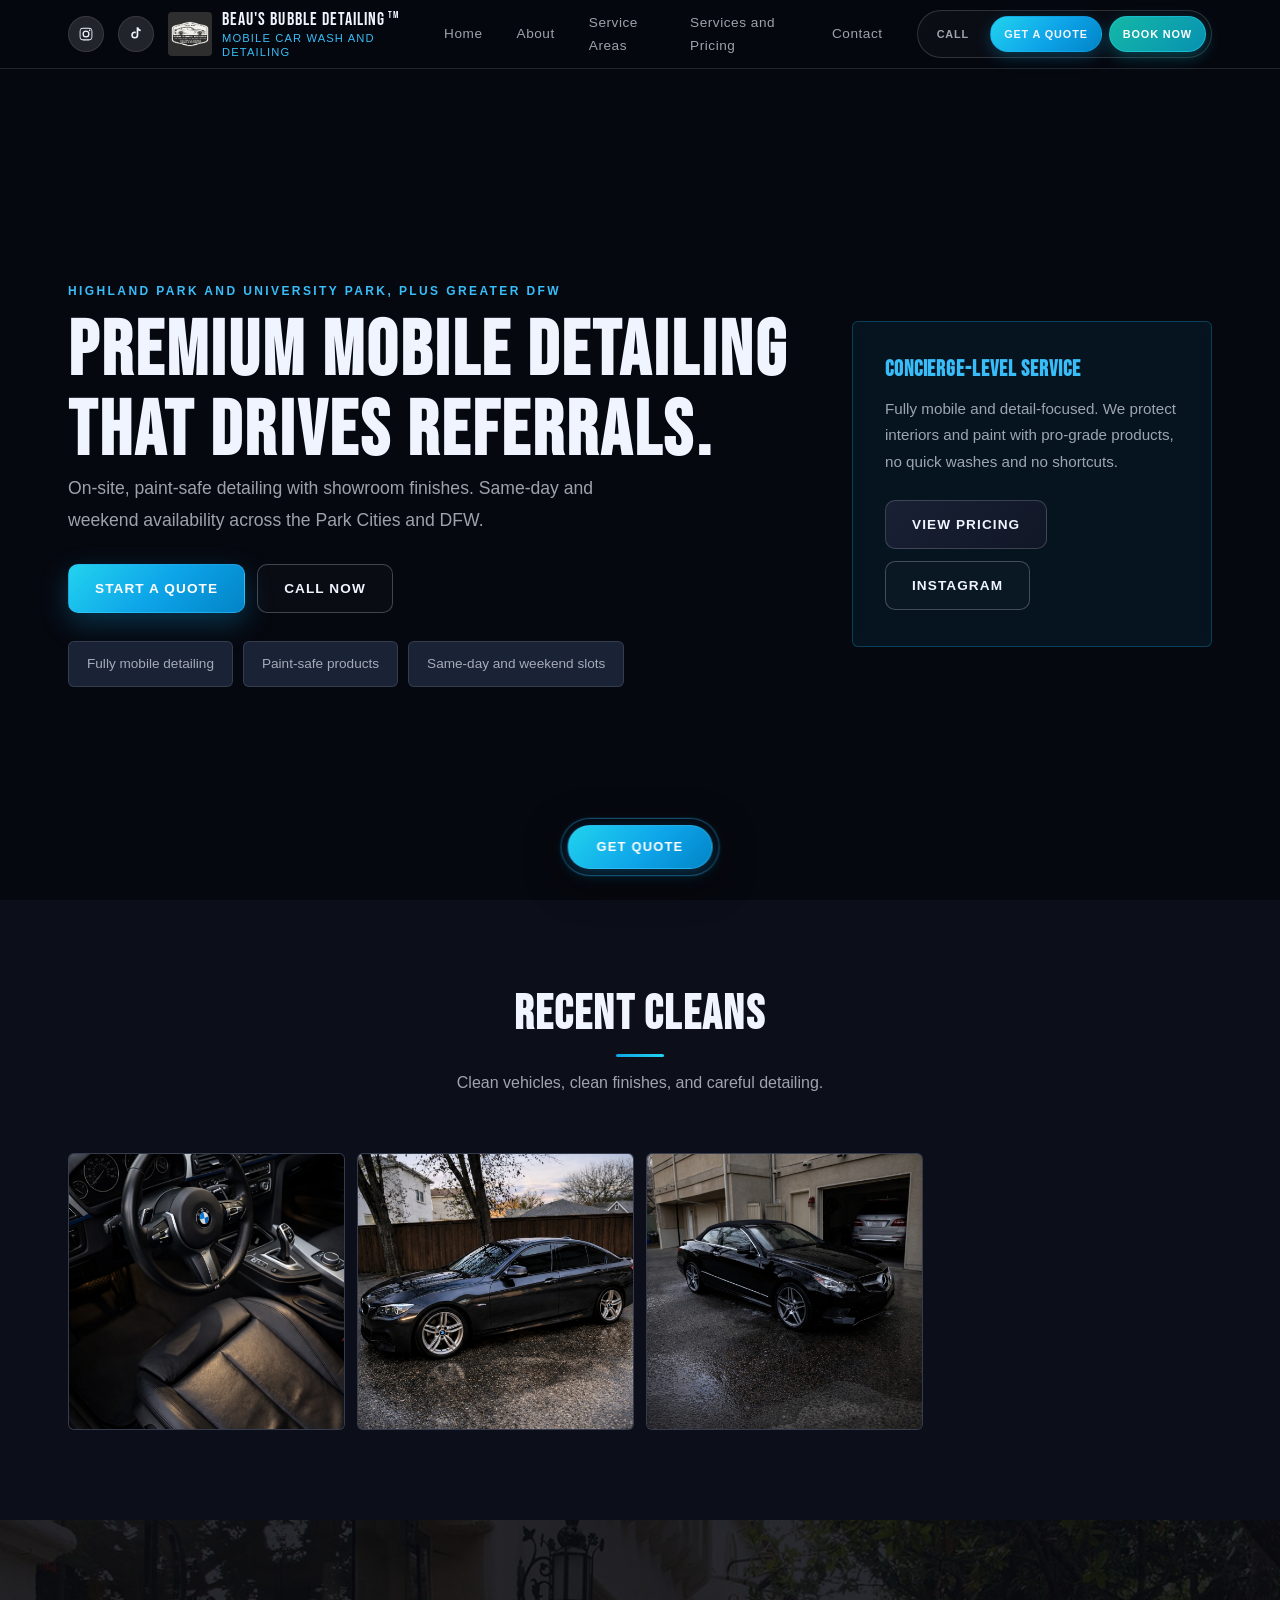
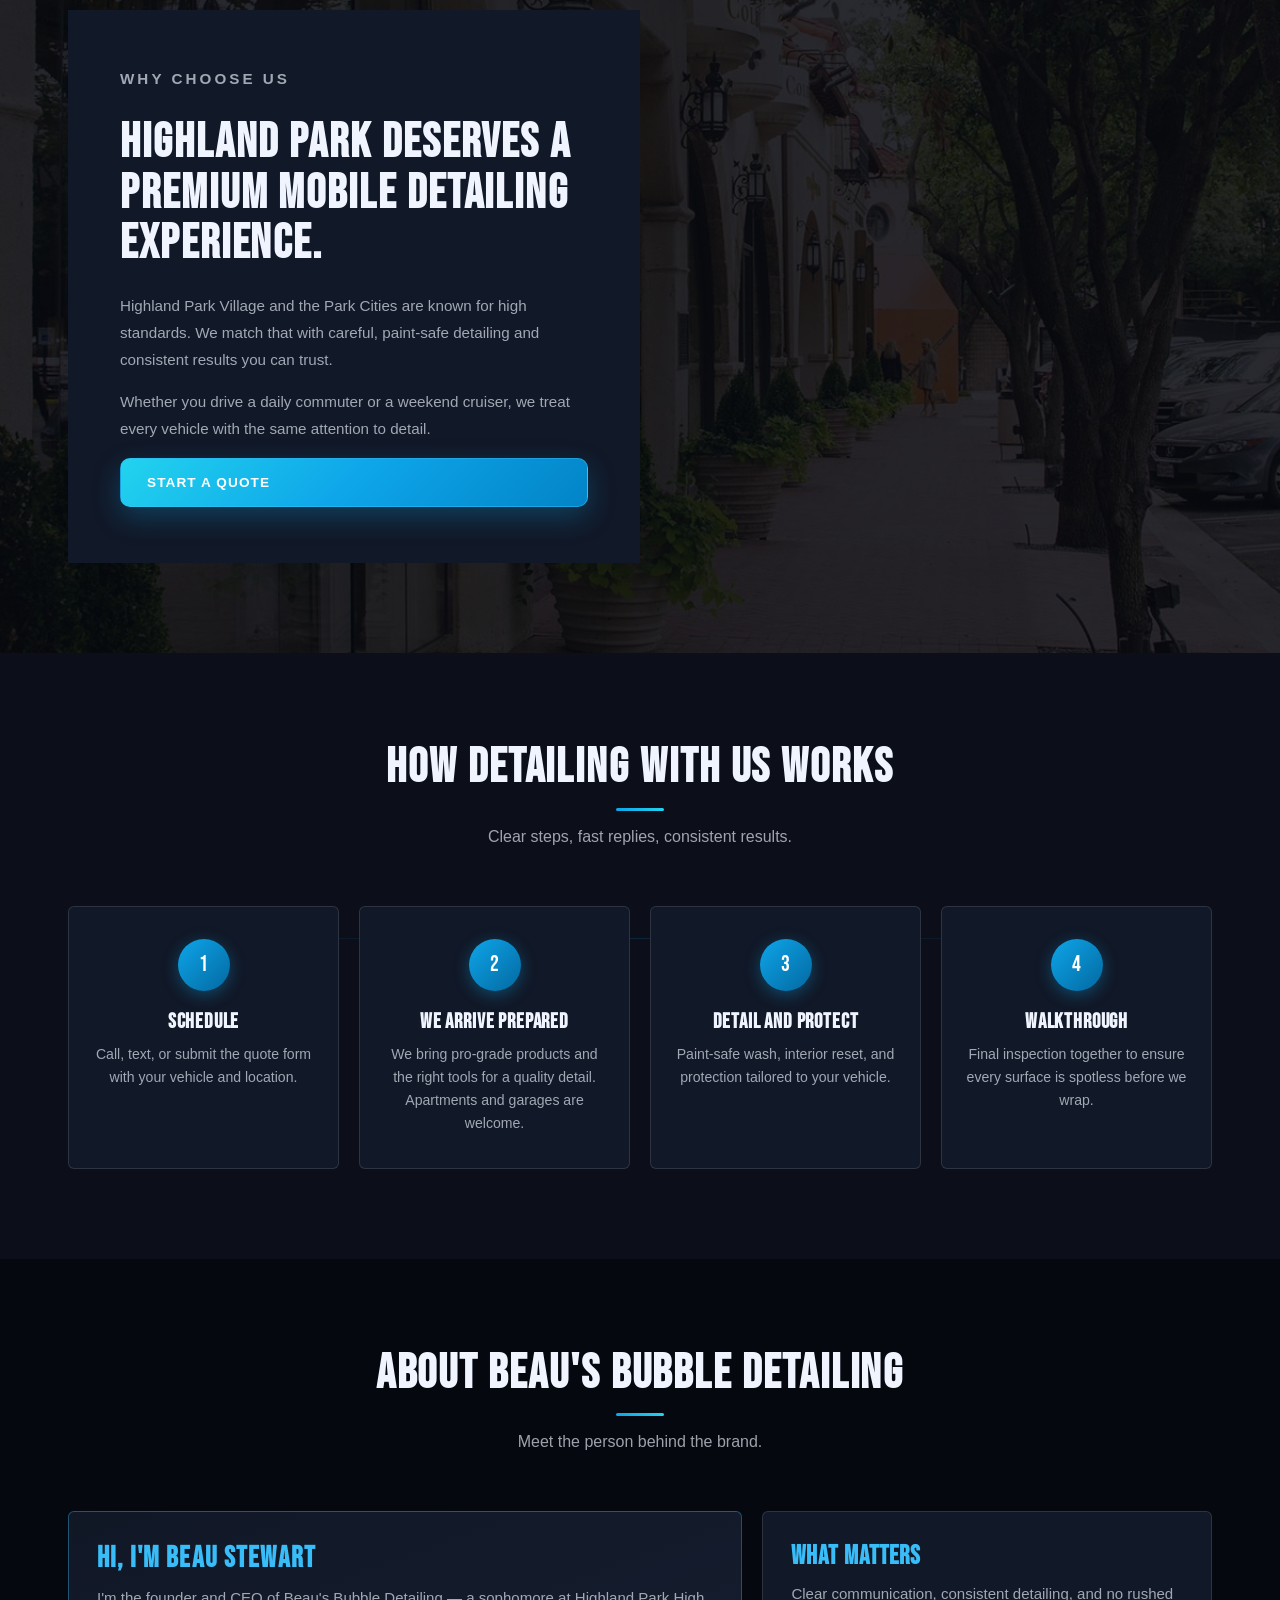
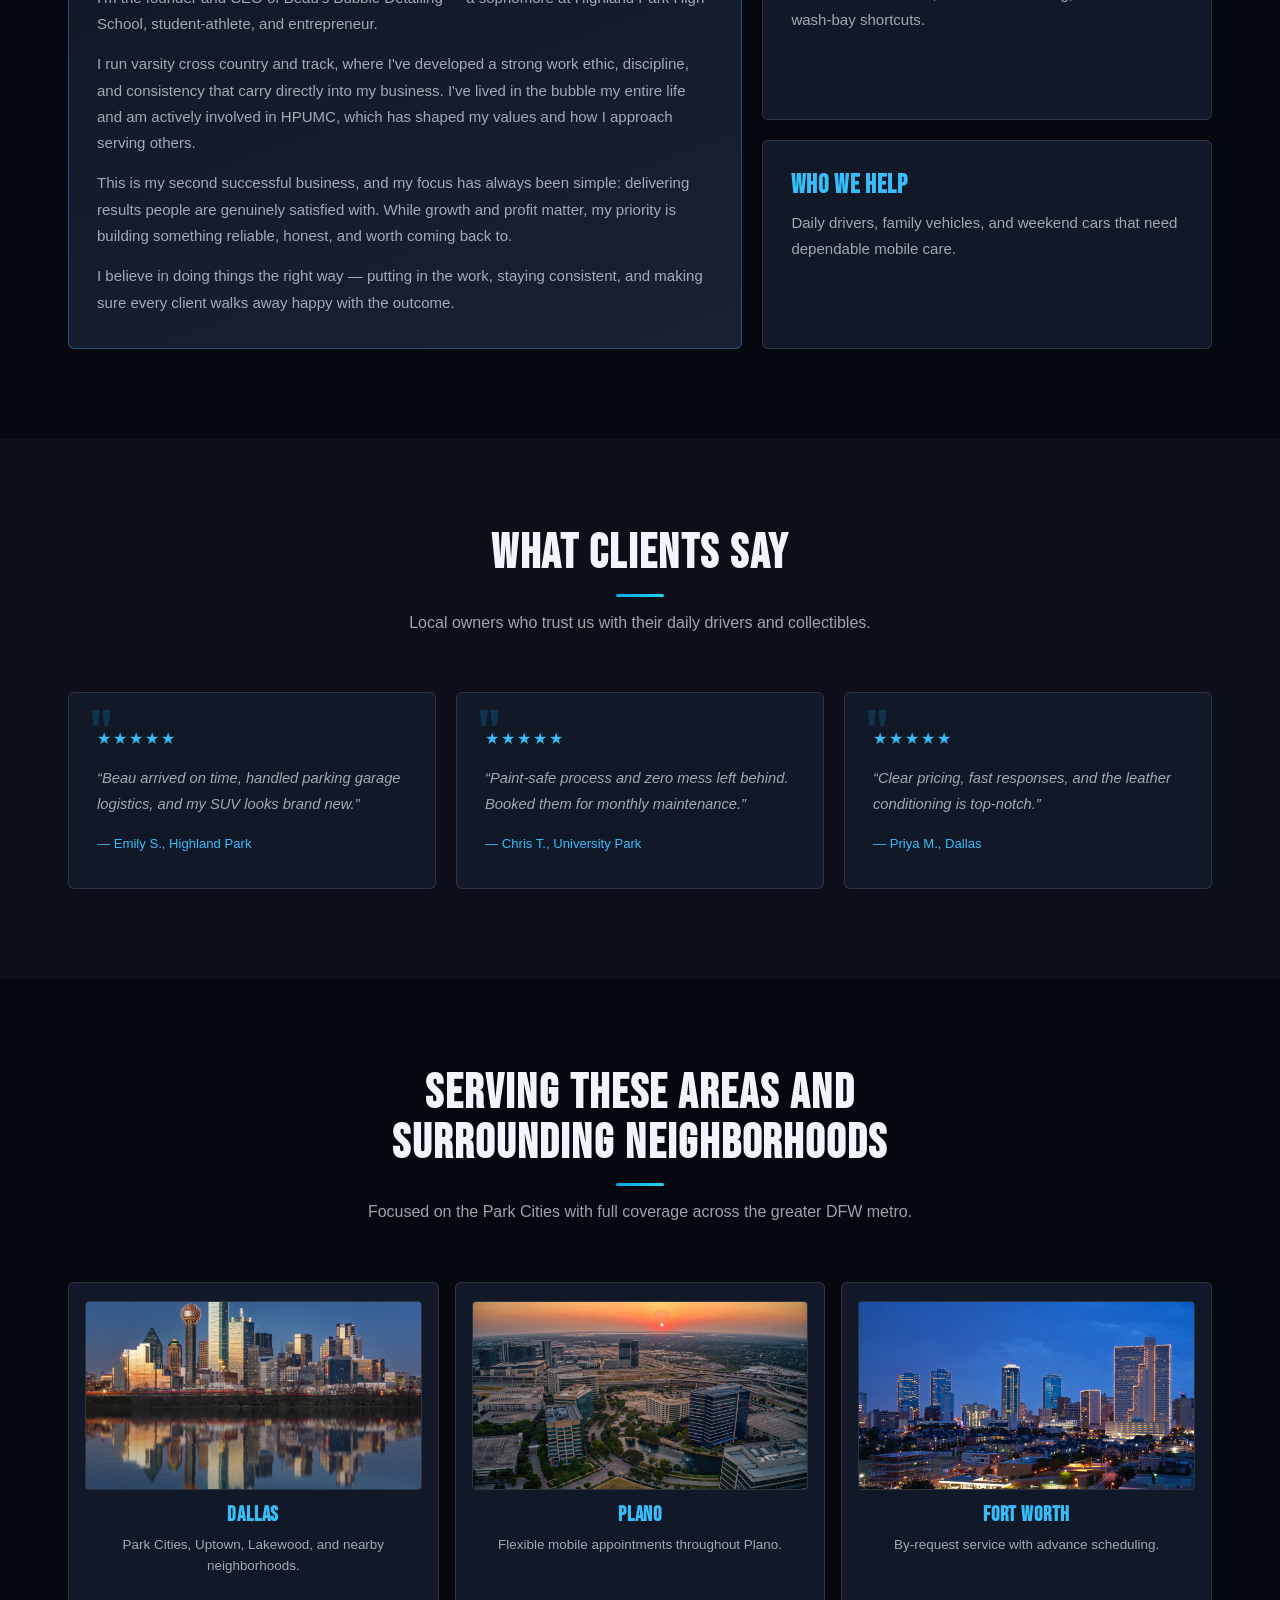
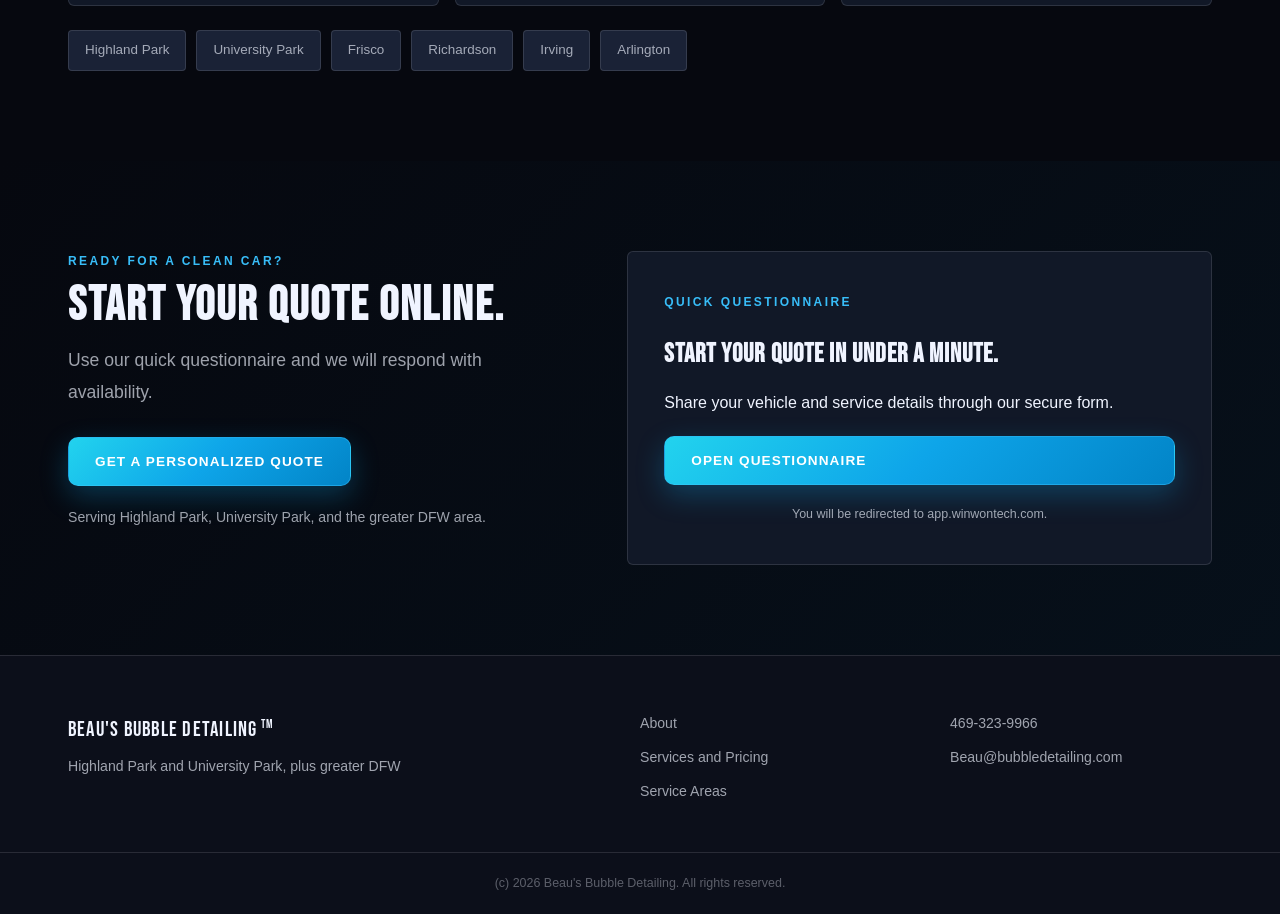
==== commit 57804c4d: "Add About Me bio and fix mobile responsiveness Add personal bio for Beau Stewart in the About sectio" ====
--- a/index.html
+++ b/index.html
@@ -1,19 +1,19 @@
-<!doctype html>
-<html lang="en">
-  <head>
-    <meta charset="utf-8" />
-    <meta name="viewport" content="width=device-width, initial-scale=1" />
+<!doctype html>
+<html lang="en">
+  <head>
+    <meta charset="utf-8" />
+    <meta name="viewport" content="width=device-width, initial-scale=1" />
     <title>Beau's Bubble Detailing | Mobile Detailing in the Park Cities</title>
     <meta name="description" content="Beau's Bubble Detailing provides mobile car detailing in Highland Park, University Park, and the greater DFW area." />
-    <link rel="preconnect" href="https://fonts.googleapis.com" />
-    <link rel="preconnect" href="https://fonts.gstatic.com" crossorigin />
-    <link href="https://fonts.googleapis.com/css2?family=Bebas+Neue&family=Source+Serif+4:opsz,wght@8..60,300;8..60,400;8..60,600&display=swap" rel="stylesheet" />
+    <link rel="preconnect" href="https://fonts.googleapis.com" />
+    <link rel="preconnect" href="https://fonts.gstatic.com" crossorigin />
+    <link href="https://fonts.googleapis.com/css2?family=Bebas+Neue&family=Source+Serif+4:opsz,wght@8..60,300;8..60,400;8..60,600&display=swap" rel="stylesheet" />
     <link rel="stylesheet" href="styles.css" />
     <link rel="icon" type="image/png" href="assets/logo.png" />
-  </head>
-  <body>
-    <header class="site-header">
-      <div class="container header-inner">
+  </head>
+  <body>
+    <header class="site-header">
+      <div class="container header-inner">
         <div class="header-left">
           <a class="ig-link" href="https://www.instagram.com/beausbubbledetailing/" target="_blank" rel="noreferrer" aria-label="Instagram">
             <svg viewBox="0 0 24 24" aria-hidden="true"><path d="M12 7.3a4.7 4.7 0 1 0 4.7 4.7A4.7 4.7 0 0 0 12 7.3Zm0 7.7a3 3 0 1 1 3-3a3 3 0 0 1-3 3Zm6-7.9a1.1 1.1 0 1 1-1.1-1.1A1.1 1.1 0 0 1 18 7.1ZM20 6.2a3.7 3.7 0 0 0-2.1-2.1A6.2 6.2 0 0 0 15.2 3.6H8.8a6.2 6.2 0 0 0-2.7.5A3.7 3.7 0 0 0 4 6.2a6.2 6.2 0 0 0-.5 2.7v6.4a6.2 6.2 0 0 0 .5 2.7a3.7 3.7 0 0 0 2.1 2.1a6.2 6.2 0 0 0 2.7.5h6.4a6.2 6.2 0 0 0 2.7-.5a3.7 3.7 0 0 0 2.1-2.1a6.2 6.2 0 0 0 .5-2.7V8.9a6.2 6.2 0 0 0-.5-2.7ZM19 17.6a2.1 2.1 0 0 1-1.2 1.2a4.4 4.4 0 0 1-1.5.3H7.7a4.4 4.4 0 0 1-1.5-.3A2.1 2.1 0 0 1 5 17.6a4.4 4.4 0 0 1-.3-1.5V7.9a4.4 4.4 0 0 1 .3-1.5A2.1 2.1 0 0 1 6.2 5.2a4.4 4.4 0 0 1 1.5-.3h8.6a4.4 4.4 0 0 1 1.5.3A2.1 2.1 0 0 1 19 6.4a4.4 4.4 0 0 1 .3 1.5v8.2a4.4 4.4 0 0 1-.3 1.5Z"/></svg>
@@ -27,10 +27,11 @@
               <p class="brand-name">Beau's Bubble Detailing</p>
               <p class="brand-tagline">Mobile car wash and detailing</p>
             </div>
-          </div>
-        </div>
+          </div>
+        </div>
         <nav class="main-nav" aria-label="Primary">
           <a class="nav-link" href="index.html">Home</a>
+          <a class="nav-link" href="#about">About</a>
           <div class="nav-item">
             <a class="nav-toggle" href="service-areas.html#primary-coverage" aria-haspopup="true">Service Areas</a>
             <div class="dropdown" role="menu">
@@ -50,20 +51,20 @@
         </nav>
       </div>
     </header>
-    <main>
+    <main>
       <section class="hero">
-        <div class="container hero-grid">
-          <div>
-            <p class="eyebrow">Highland Park and University Park, plus greater DFW</p>
-            <h1>Premium mobile detailing that drives referrals.</h1>
-            <p class="lead">On-site, paint-safe detailing with showroom finishes. Same-day and weekend availability across the Park Cities and DFW.</p>
-            <div class="hero-actions">
-              <a class="btn" href="#quote">Start a Quote</a>
-              <a class="btn btn-ghost" href="tel:+14693239966">Call Now</a>
-            </div>
-            <div class="hero-badges" id="heroBadges"></div>
-          </div>
-          <div class="highlight-panel">
+        <div class="container hero-grid">
+          <div>
+            <p class="eyebrow">Highland Park and University Park, plus greater DFW</p>
+            <h1>Premium mobile detailing that drives referrals.</h1>
+            <p class="lead">On-site, paint-safe detailing with showroom finishes. Same-day and weekend availability across the Park Cities and DFW.</p>
+            <div class="hero-actions">
+              <a class="btn" href="#quote">Start a Quote</a>
+              <a class="btn btn-ghost" href="tel:+14693239966">Call Now</a>
+            </div>
+            <div class="hero-badges" id="heroBadges"></div>
+          </div>
+          <div class="highlight-panel">
             <h3>Concierge-level service</h3>
             <p>Fully mobile and detail-focused. We protect interiors and paint with pro-grade products, no quick washes and no shortcuts.</p>
             <div class="hero-actions">
@@ -73,9 +74,9 @@
           </div>
         </div>
       </section>
-
-      <section class="section">
-        <div class="container">
+
+      <section class="section">
+        <div class="container">
           <div class="section-head">
             <h2>Recent cleans</h2>
             <p>Clean vehicles, clean finishes, and careful detailing.</p>
@@ -91,85 +92,113 @@
       <section class="section why-choose-section">
         <div class="container split-grid">
           <div class="split-content highland-content" style="background-image: url('https://upload.wikimedia.org/wikipedia/commons/3/34/Highland_Park_Village_1.jpg')">
-            <p class="eyebrow">Why Choose Us</p>
-            <h2>Highland Park deserves a premium mobile detailing experience.</h2>
-            <p>Highland Park Village and the Park Cities are known for high standards. We match that with careful, paint-safe detailing and consistent results you can trust.</p>
-            <p>Whether you drive a daily commuter or a weekend cruiser, we treat every vehicle with the same attention to detail.</p>
-            <a class="btn" href="#quote">Start a Quote</a>
-          </div>
-        </div>
-      </section>
-
-      <section class="section">
-        <div class="container">
-          <div class="section-head">
-            <h2>How detailing with us works</h2>
-            <p>Clear steps, fast replies, consistent results.</p>
-          </div>
-          <div class="process-grid">
-            <article class="process-card">
-              <div class="step">1</div>
-              <h3>Schedule</h3>
-              <p>Call, text, or submit the quote form with your vehicle and location.</p>
-            </article>
+            <p class="eyebrow">Why Choose Us</p>
+            <h2>Highland Park deserves a premium mobile detailing experience.</h2>
+            <p>Highland Park Village and the Park Cities are known for high standards. We match that with careful, paint-safe detailing and consistent results you can trust.</p>
+            <p>Whether you drive a daily commuter or a weekend cruiser, we treat every vehicle with the same attention to detail.</p>
+            <a class="btn" href="#quote">Start a Quote</a>
+          </div>
+        </div>
+      </section>
+
+      <section class="section">
+        <div class="container">
+          <div class="section-head">
+            <h2>How detailing with us works</h2>
+            <p>Clear steps, fast replies, consistent results.</p>
+          </div>
+          <div class="process-grid">
+            <article class="process-card">
+              <div class="step">1</div>
+              <h3>Schedule</h3>
+              <p>Call, text, or submit the quote form with your vehicle and location.</p>
+            </article>
             <article class="process-card">
               <div class="step">2</div>
               <h3>We arrive prepared</h3>
               <p>We bring pro-grade products and the right tools for a quality detail. Apartments and garages are welcome.</p>
             </article>
-            <article class="process-card">
-              <div class="step">3</div>
-              <h3>Detail and protect</h3>
-              <p>Paint-safe wash, interior reset, and protection tailored to your vehicle.</p>
-            </article>
-            <article class="process-card">
-              <div class="step">4</div>
-              <h3>Walkthrough</h3>
-              <p>Final inspection together to ensure every surface is spotless before we wrap.</p>
-            </article>
-          </div>
-        </div>
-      </section>
-
-      <section class="section">
-        <div class="container">
-          <div class="section-head">
-            <h2>What clients say</h2>
-            <p>Local owners who trust us with their daily drivers and collectibles.</p>
-          </div>
-          <div class="testimonial-grid">
-            <article class="testimonial-card">
-              <p class="stars">&#9733;&#9733;&#9733;&#9733;&#9733;</p>
-              <p>&ldquo;Beau arrived on time, handled parking garage logistics, and my SUV looks brand new.&rdquo;</p>
-              <p class="muted-text">&mdash; Emily S., Highland Park</p>
-            </article>
-            <article class="testimonial-card">
-              <p class="stars">&#9733;&#9733;&#9733;&#9733;&#9733;</p>
-              <p>&ldquo;Paint-safe process and zero mess left behind. Booked them for monthly maintenance.&rdquo;</p>
-              <p class="muted-text">&mdash; Chris T., University Park</p>
-            </article>
-            <article class="testimonial-card">
-              <p class="stars">&#9733;&#9733;&#9733;&#9733;&#9733;</p>
-              <p>&ldquo;Clear pricing, fast responses, and the leather conditioning is top-notch.&rdquo;</p>
-              <p class="muted-text">&mdash; Priya M., Dallas</p>
-            </article>
-          </div>
-        </div>
-      </section>
-
-      <section class="section" id="service-area">
-        <div class="container">
-          <div class="section-head">
-            <h2>Serving these areas and surrounding neighborhoods</h2>
-            <p>Focused on the Park Cities with full coverage across the greater DFW metro.</p>
-          </div>
-          <div class="area-grid" id="serviceAreaCards"></div>
-          <ul class="extra-area-list" id="extraAreas"></ul>
-        </div>
-      </section>
-
-      <section class="quote-section" id="quote">
-        <div class="container quote-wrapper">
+            <article class="process-card">
+              <div class="step">3</div>
+              <h3>Detail and protect</h3>
+              <p>Paint-safe wash, interior reset, and protection tailored to your vehicle.</p>
+            </article>
+            <article class="process-card">
+              <div class="step">4</div>
+              <h3>Walkthrough</h3>
+              <p>Final inspection together to ensure every surface is spotless before we wrap.</p>
+            </article>
+          </div>
+        </div>
+      </section>
+
+      <section class="section" id="about">
+        <div class="container">
+          <div class="section-head">
+            <h2>About Beau's Bubble Detailing</h2>
+            <p>Meet the person behind the brand.</p>
+          </div>
+          <div class="about-me-layout">
+            <article class="about-card about-card-main about-me-card">
+              <h3>Hi, I'm Beau Stewart</h3>
+              <p>I'm the founder and CEO of Beau's Bubble Detailing &mdash; a sophomore at Highland Park High School, student-athlete, and entrepreneur.</p>
+              <p>I run varsity cross country and track, where I've developed a strong work ethic, discipline, and consistency that carry directly into my business. I've lived in the bubble my entire life and am actively involved in HPUMC, which has shaped my values and how I approach serving others.</p>
+              <p>This is my second successful business, and my focus has always been simple: delivering results people are genuinely satisfied with. While growth and profit matter, my priority is building something reliable, honest, and worth coming back to.</p>
+              <p>I believe in doing things the right way &mdash; putting in the work, staying consistent, and making sure every client walks away happy with the outcome.</p>
+            </article>
+            <div class="about-points">
+              <article class="about-card">
+                <h3>What matters</h3>
+                <p>Clear communication, consistent detailing, and no rushed wash-bay shortcuts.</p>
+              </article>
+              <article class="about-card">
+                <h3>Who we help</h3>
+                <p>Daily drivers, family vehicles, and weekend cars that need dependable mobile care.</p>
+              </article>
+            </div>
+          </div>
+        </div>
+      </section>
+
+      <section class="section">
+        <div class="container">
+          <div class="section-head">
+            <h2>What clients say</h2>
+            <p>Local owners who trust us with their daily drivers and collectibles.</p>
+          </div>
+          <div class="testimonial-grid">
+            <article class="testimonial-card">
+              <p class="stars">&#9733;&#9733;&#9733;&#9733;&#9733;</p>
+              <p>&ldquo;Beau arrived on time, handled parking garage logistics, and my SUV looks brand new.&rdquo;</p>
+              <p class="muted-text">&mdash; Emily S., Highland Park</p>
+            </article>
+            <article class="testimonial-card">
+              <p class="stars">&#9733;&#9733;&#9733;&#9733;&#9733;</p>
+              <p>&ldquo;Paint-safe process and zero mess left behind. Booked them for monthly maintenance.&rdquo;</p>
+              <p class="muted-text">&mdash; Chris T., University Park</p>
+            </article>
+            <article class="testimonial-card">
+              <p class="stars">&#9733;&#9733;&#9733;&#9733;&#9733;</p>
+              <p>&ldquo;Clear pricing, fast responses, and the leather conditioning is top-notch.&rdquo;</p>
+              <p class="muted-text">&mdash; Priya M., Dallas</p>
+            </article>
+          </div>
+        </div>
+      </section>
+
+      <section class="section" id="service-area">
+        <div class="container">
+          <div class="section-head">
+            <h2>Serving these areas and surrounding neighborhoods</h2>
+            <p>Focused on the Park Cities with full coverage across the greater DFW metro.</p>
+          </div>
+          <div class="area-grid" id="serviceAreaCards"></div>
+          <ul class="extra-area-list" id="extraAreas"></ul>
+        </div>
+      </section>
+
+      <section class="quote-section" id="quote">
+        <div class="container quote-wrapper">
           <div>
             <p class="eyebrow">Ready for a clean car?</p>
             <h2>Start your quote online.</h2>
@@ -193,14 +222,15 @@
     <div class="sticky-cta" aria-label="Quick actions">
       <a class="sticky-quote" href="#quote">Get Quote</a>
     </div>
-
-    <footer class="site-footer">
-      <div class="container footer-grid">
-        <div>
+
+    <footer class="site-footer">
+      <div class="container footer-grid">
+        <div>
           <p class="brand-name">Beau's Bubble Detailing</p>
-          <p class="muted-text">Highland Park and University Park, plus greater DFW</p>
-        </div>
+          <p class="muted-text">Highland Park and University Park, plus greater DFW</p>
+        </div>
         <div class="footer-links">
+          <a href="#about">About</a>
           <a href="services.html#vehicle-pricing">Services and Pricing</a>
           <a href="service-areas.html#primary-coverage">Service Areas</a>
         </div>
@@ -210,8 +240,8 @@
         </div>
       </div>
       <p class="footer-bottom">(c) 2026 Beau's Bubble Detailing. All rights reserved.</p>
-    </footer>
-    <script src="data.js"></script>
-    <script src="main.js"></script>
-  </body>
-</html>
+    </footer>
+    <script src="data.js"></script>
+    <script src="main.js"></script>
+  </body>
+</html>
--- a/styles.css
+++ b/styles.css
@@ -94,20 +94,20 @@
   align-items: center;
   gap: 14px;
 }
-.ig-link, .tt-link {
-  display: flex;
-  align-items: center;
-  justify-content: center;
-  width: 36px; height: 36px;
-  border-radius: 50%;
-  background: var(--white-faint);
-  border: 1px solid rgba(255,255,255,0.1);
-  transition: background 0.2s, border-color 0.2s, transform 0.2s;
-  flex-shrink: 0;
-}
-.ig-link:hover, .tt-link:hover { background: var(--blue-dim); border-color: var(--blue); transform: translateY(-1px); }
-.ig-link svg, .tt-link svg { width: 18px; height: 18px; fill: var(--white); }
-.tt-link svg { width: 17px; height: 17px; }
+.ig-link, .tt-link {
+  display: flex;
+  align-items: center;
+  justify-content: center;
+  width: 36px; height: 36px;
+  border-radius: 50%;
+  background: var(--white-faint);
+  border: 1px solid rgba(255,255,255,0.1);
+  transition: background 0.2s, border-color 0.2s, transform 0.2s;
+  flex-shrink: 0;
+}
+.ig-link:hover, .tt-link:hover { background: var(--blue-dim); border-color: var(--blue); transform: translateY(-1px); }
+.ig-link svg, .tt-link svg { width: 18px; height: 18px; fill: var(--white); }
+.tt-link svg { width: 17px; height: 17px; }
 
 .brand { display: flex; align-items: center; gap: 10px; text-decoration: none; }
 .brand-logo {
@@ -117,19 +117,19 @@
   border-radius: 4px;
 }
 .brand-text { line-height: 1.25; }
-.brand-name {
-  font-family: 'Bebas Neue', sans-serif;
-  font-size: 1.1rem;
-  letter-spacing: 0.06em;
-  color: var(--white);
-  display: block;
-}
-.brand-name::after {
-  content: " TM";
-  font-size: 0.58em;
-  vertical-align: super;
-  letter-spacing: 0.08em;
-}
+.brand-name {
+  font-family: 'Bebas Neue', sans-serif;
+  font-size: 1.1rem;
+  letter-spacing: 0.06em;
+  color: var(--white);
+  display: block;
+}
+.brand-name::after {
+  content: " TM";
+  font-size: 0.58em;
+  vertical-align: super;
+  letter-spacing: 0.08em;
+}
 .brand-tagline {
   font-size: 0.7rem;
   color: var(--blue-bright);
@@ -156,25 +156,25 @@
 }
 .nav-link:hover { color: var(--white); background: var(--white-faint); }
 
-.nav-item { position: relative; }
-.nav-item::after {
-  content: '';
-  position: absolute;
-  left: 0;
-  right: 0;
-  top: 100%;
-  height: 10px;
-}
-.nav-toggle {
-  display: inline-block;
-  font-family: 'Trebuchet MS', 'Segoe UI', sans-serif;
-  font-size: 0.85rem;
-  color: var(--white-dim);
-  text-decoration: none;
-  background: none;
-  border: none;
-  cursor: pointer;
-  padding: 8px 14px;
+.nav-item { position: relative; }
+.nav-item::after {
+  content: '';
+  position: absolute;
+  left: 0;
+  right: 0;
+  top: 100%;
+  height: 10px;
+}
+.nav-toggle {
+  display: inline-block;
+  font-family: 'Trebuchet MS', 'Segoe UI', sans-serif;
+  font-size: 0.85rem;
+  color: var(--white-dim);
+  text-decoration: none;
+  background: none;
+  border: none;
+  cursor: pointer;
+  padding: 8px 14px;
   border-radius: var(--radius);
   transition: color 0.2s, background 0.2s;
   letter-spacing: 0.04em;
@@ -194,8 +194,8 @@
   box-shadow: 0 16px 40px rgba(0,0,0,0.5);
   z-index: 200;
 }
-.nav-item:hover .dropdown,
-.nav-item:focus-within .dropdown { display: block; }
+.nav-item:hover .dropdown,
+.nav-item:focus-within .dropdown { display: block; }
 .dropdown a {
   display: block;
   padding: 12px 18px;
@@ -206,99 +206,99 @@
 }
 .dropdown a:hover { background: var(--blue-dim); color: var(--blue-bright); }
 
-.header-cta {
-  display: flex;
-  align-items: center;
-  gap: 7px;
-  padding: 5px;
-  border: 1px solid rgba(240,244,255,0.16);
-  border-radius: 999px;
-  background: linear-gradient(135deg, rgba(255,255,255,0.03), rgba(255,255,255,0.01));
-}
-.header-cta .btn {
-  padding: 8px 13px;
-  font-size: 0.68rem;
-  font-weight: 700;
-  letter-spacing: 0.08em;
-  border-radius: 999px;
-  border: 1px solid rgba(14,165,233,0.4);
-  background: linear-gradient(135deg, #22d3ee 0%, #0ea5e9 52%, #0284c7 100%);
-  color: var(--white);
-  box-shadow: 0 5px 16px rgba(14,165,233,0.28);
-  white-space: nowrap;
-}
-.header-cta .btn:hover {
-  transform: translateY(-1px);
-  background: linear-gradient(135deg, #67e8f9, #22d3ee 40%, #0ea5e9);
-  border-color: rgba(56,189,248,0.6);
-  box-shadow: 0 8px 20px rgba(14,165,233,0.34);
-}
-.header-cta .btn.btn-ghost {
-  border-color: transparent;
-  background: transparent;
-  color: var(--white-dim);
-  box-shadow: none;
-}
-.header-cta .btn.btn-ghost:hover {
-  color: var(--white);
-  background: var(--white-faint);
-  border-color: transparent;
-  box-shadow: none;
-  transform: none;
-}
-.header-cta .btn-book {
-  background: linear-gradient(135deg, #14b8a6, #0891b2);
-  border-color: rgba(34,211,238,0.5);
-  color: #fff;
-  box-shadow: 0 5px 16px rgba(6,182,212,0.32);
-}
-.header-cta .btn-book:hover {
-  background: linear-gradient(135deg, #5eead4, #22d3ee);
-  color: #fff;
-  box-shadow: 0 8px 20px rgba(6,182,212,0.38);
-}
+.header-cta {
+  display: flex;
+  align-items: center;
+  gap: 7px;
+  padding: 5px;
+  border: 1px solid rgba(240,244,255,0.16);
+  border-radius: 999px;
+  background: linear-gradient(135deg, rgba(255,255,255,0.03), rgba(255,255,255,0.01));
+}
+.header-cta .btn {
+  padding: 8px 13px;
+  font-size: 0.68rem;
+  font-weight: 700;
+  letter-spacing: 0.08em;
+  border-radius: 999px;
+  border: 1px solid rgba(14,165,233,0.4);
+  background: linear-gradient(135deg, #22d3ee 0%, #0ea5e9 52%, #0284c7 100%);
+  color: var(--white);
+  box-shadow: 0 5px 16px rgba(14,165,233,0.28);
+  white-space: nowrap;
+}
+.header-cta .btn:hover {
+  transform: translateY(-1px);
+  background: linear-gradient(135deg, #67e8f9, #22d3ee 40%, #0ea5e9);
+  border-color: rgba(56,189,248,0.6);
+  box-shadow: 0 8px 20px rgba(14,165,233,0.34);
+}
+.header-cta .btn.btn-ghost {
+  border-color: transparent;
+  background: transparent;
+  color: var(--white-dim);
+  box-shadow: none;
+}
+.header-cta .btn.btn-ghost:hover {
+  color: var(--white);
+  background: var(--white-faint);
+  border-color: transparent;
+  box-shadow: none;
+  transform: none;
+}
+.header-cta .btn-book {
+  background: linear-gradient(135deg, #14b8a6, #0891b2);
+  border-color: rgba(34,211,238,0.5);
+  color: #fff;
+  box-shadow: 0 5px 16px rgba(6,182,212,0.32);
+}
+.header-cta .btn-book:hover {
+  background: linear-gradient(135deg, #5eead4, #22d3ee);
+  color: #fff;
+  box-shadow: 0 8px 20px rgba(6,182,212,0.38);
+}
 
 /* -- BUTTONS -- */
-.btn {
-  display: inline-block;
-  font-family: 'Trebuchet MS', 'Segoe UI', sans-serif;
-  font-size: 0.85rem;
-  font-weight: 600;
-  letter-spacing: 0.08em;
-  text-transform: uppercase;
-  text-decoration: none;
-  padding: 12px 26px;
-  border-radius: 10px;
-  border: 1px solid rgba(56,189,248,0.45);
-  cursor: pointer;
-  transition: transform 0.2s, box-shadow 0.2s, opacity 0.2s, filter 0.2s, border-color 0.2s;
-  background: linear-gradient(135deg, #22d3ee 0%, var(--blue) 50%, #0284c7 100%);
-  color: #fff;
-  box-shadow: 0 10px 28px rgba(14,165,233,0.28);
-}
-.btn:hover {
-  transform: translateY(-2px);
-  filter: brightness(1.06);
-  border-color: rgba(125,211,252,0.65);
-  box-shadow: 0 14px 32px rgba(14,165,233,0.34);
-}
-.btn:active { transform: translateY(0); }
-
-.btn-ghost {
-  background: rgba(255,255,255,0.02);
-  color: var(--white);
-  border: 1px solid rgba(240,244,255,0.24);
-  box-shadow: none;
-}
-.btn-ghost:hover { background: var(--blue-dim); border-color: rgba(56,189,248,0.5); color: var(--white); box-shadow: none; }
-
-.btn-dark {
-  background: linear-gradient(135deg, rgba(26,34,54,0.95), rgba(17,24,39,0.95));
-  color: var(--white);
-  border: 1px solid rgba(240,244,255,0.18);
-  box-shadow: none;
-}
-.btn-dark:hover { background: linear-gradient(135deg, rgba(30,41,65,0.96), rgba(20,29,46,0.96)); border-color: rgba(56,189,248,0.45); color: var(--white); }
+.btn {
+  display: inline-block;
+  font-family: 'Trebuchet MS', 'Segoe UI', sans-serif;
+  font-size: 0.85rem;
+  font-weight: 600;
+  letter-spacing: 0.08em;
+  text-transform: uppercase;
+  text-decoration: none;
+  padding: 12px 26px;
+  border-radius: 10px;
+  border: 1px solid rgba(56,189,248,0.45);
+  cursor: pointer;
+  transition: transform 0.2s, box-shadow 0.2s, opacity 0.2s, filter 0.2s, border-color 0.2s;
+  background: linear-gradient(135deg, #22d3ee 0%, var(--blue) 50%, #0284c7 100%);
+  color: #fff;
+  box-shadow: 0 10px 28px rgba(14,165,233,0.28);
+}
+.btn:hover {
+  transform: translateY(-2px);
+  filter: brightness(1.06);
+  border-color: rgba(125,211,252,0.65);
+  box-shadow: 0 14px 32px rgba(14,165,233,0.34);
+}
+.btn:active { transform: translateY(0); }
+
+.btn-ghost {
+  background: rgba(255,255,255,0.02);
+  color: var(--white);
+  border: 1px solid rgba(240,244,255,0.24);
+  box-shadow: none;
+}
+.btn-ghost:hover { background: var(--blue-dim); border-color: rgba(56,189,248,0.5); color: var(--white); box-shadow: none; }
+
+.btn-dark {
+  background: linear-gradient(135deg, rgba(26,34,54,0.95), rgba(17,24,39,0.95));
+  color: var(--white);
+  border: 1px solid rgba(240,244,255,0.18);
+  box-shadow: none;
+}
+.btn-dark:hover { background: linear-gradient(135deg, rgba(30,41,65,0.96), rgba(20,29,46,0.96)); border-color: rgba(56,189,248,0.45); color: var(--white); }
 
 /* -- HERO -- */
 .hero {
@@ -309,14 +309,14 @@
   align-items: center;
   overflow: hidden;
 }
-.hero::before {
-  content: '';
-  position: absolute; inset: 0;
-  background-image: url('https://images.unsplash.com/photo-1552519507-da3b142c6e3d?w=1600&q=80&fit=crop');
-  background-size: cover;
-  background-position: center 35%;
-  animation: heroZoom 20s ease-in-out infinite alternate;
-}
+.hero::before {
+  content: '';
+  position: absolute; inset: 0;
+  background-image: url('https://images.unsplash.com/photo-1552519507-da3b142c6e3d?w=1600&q=80&fit=crop');
+  background-size: cover;
+  background-position: center 35%;
+  animation: heroZoom 20s ease-in-out infinite alternate;
+}
 .hero::after {
   content: '';
   position: absolute; inset: 0;
@@ -369,24 +369,24 @@
   margin-top: 28px;
 }
 
-/* Hero badges */
-.hero-badges {
-  display: flex;
-  flex-wrap: wrap;
-  gap: 10px;
-  margin-top: 28px;
-}
-.hero-badge {
-  background: var(--dark3);
-  border: 1px solid var(--white-faint);
-  color: var(--white-dim);
-  padding: 10px 18px;
-  border-radius: var(--radius);
-  font-size: 0.85rem;
-  font-family: 'Trebuchet MS', 'Segoe UI', sans-serif;
-  cursor: default;
-  user-select: none;
-}
+/* Hero badges */
+.hero-badges {
+  display: flex;
+  flex-wrap: wrap;
+  gap: 10px;
+  margin-top: 28px;
+}
+.hero-badge {
+  background: var(--dark3);
+  border: 1px solid var(--white-faint);
+  color: var(--white-dim);
+  padding: 10px 18px;
+  border-radius: var(--radius);
+  font-size: 0.85rem;
+  font-family: 'Trebuchet MS', 'Segoe UI', sans-serif;
+  cursor: default;
+  user-select: none;
+}
 
 /* -- SECTIONS -- */
 .section {
@@ -405,52 +405,52 @@
 .section-head p { color: var(--white-dim); font-size: 1rem; }
 
 /* Accent line under section headings */
-.section-head h2::after {
-  content: '';
-  display: block;
-  width: 48px; height: 3px;
+.section-head h2::after {
+  content: '';
+  display: block;
+  width: 48px; height: 3px;
   background: linear-gradient(90deg, var(--blue), var(--cyan));
   margin: 14px auto 0;
-  border-radius: 2px;
-}
-.pricing-subhead {
-  margin: 28px auto 20px;
-}
-.pricing-subhead h3 {
-  margin-bottom: 8px;
-}
+  border-radius: 2px;
+}
+.pricing-subhead {
+  margin: 28px auto 20px;
+}
+.pricing-subhead h3 {
+  margin-bottom: 8px;
+}
 
 /* -- SERVICE CARDS -- */
-.services-grid {
-  display: grid;
-  grid-template-columns: repeat(auto-fit, minmax(280px, 1fr));
-  gap: 20px;
-}
-.pricing-tabs {
-  display: flex;
-  flex-wrap: wrap;
-  justify-content: center;
-  gap: 10px;
-  margin-bottom: 20px;
-}
-.pricing-tab {
-  background: var(--dark3);
-  border: 1px solid var(--white-faint);
-  color: var(--white-dim);
-  padding: 10px 16px;
-  border-radius: var(--radius);
-  cursor: pointer;
-  font-size: 0.85rem;
-  font-family: 'Trebuchet MS', 'Segoe UI', sans-serif;
-  transition: all 0.2s;
-}
-.pricing-tab:hover,
-.pricing-tab.selected {
-  background: var(--blue-dim);
-  border-color: var(--blue);
-  color: var(--blue-bright);
-}
-.service-card {
+.services-grid {
+  display: grid;
+  grid-template-columns: repeat(auto-fit, minmax(280px, 1fr));
+  gap: 20px;
+}
+.pricing-tabs {
+  display: flex;
+  flex-wrap: wrap;
+  justify-content: center;
+  gap: 10px;
+  margin-bottom: 20px;
+}
+.pricing-tab {
+  background: var(--dark3);
+  border: 1px solid var(--white-faint);
+  color: var(--white-dim);
+  padding: 10px 16px;
+  border-radius: var(--radius);
+  cursor: pointer;
+  font-size: 0.85rem;
+  font-family: 'Trebuchet MS', 'Segoe UI', sans-serif;
+  transition: all 0.2s;
+}
+.pricing-tab:hover,
+.pricing-tab.selected {
+  background: var(--blue-dim);
+  border-color: var(--blue);
+  color: var(--blue-bright);
+}
+.service-card {
   background: var(--dark2);
   border: 1px solid var(--white-faint);
   border-radius: var(--radius);
@@ -481,34 +481,34 @@
   color: var(--white);
 }
 .service-card p { color: var(--white-dim); font-size: 0.92rem; line-height: 1.7; }
-.service-card .price {
-  font-family: 'Bebas Neue', sans-serif;
-  font-size: 2rem;
-  color: var(--blue-bright);
-  margin: 16px 0 6px;
-  letter-spacing: 0.04em;
-}
-.full-detail-featured {
-  transform: scale(1.06);
-  border-color: var(--blue);
-  background: linear-gradient(160deg, #132341, #1A2236);
-  box-shadow: 0 12px 36px rgba(14,165,233,0.2);
-}
-.full-detail-featured h3,
-.full-detail-featured .price {
-  font-weight: 700;
-}
-.deal-note {
-  font-size: 0.72rem;
-  letter-spacing: 0.08em;
-  text-transform: uppercase;
-  color: var(--blue-bright) !important;
-  margin-bottom: 8px;
-}
-.service-card ul {
-  list-style: none;
-  margin-top: 16px;
-}
+.service-card .price {
+  font-family: 'Bebas Neue', sans-serif;
+  font-size: 2rem;
+  color: var(--blue-bright);
+  margin: 16px 0 6px;
+  letter-spacing: 0.04em;
+}
+.full-detail-featured {
+  transform: scale(1.06);
+  border-color: var(--blue);
+  background: linear-gradient(160deg, #132341, #1A2236);
+  box-shadow: 0 12px 36px rgba(14,165,233,0.2);
+}
+.full-detail-featured h3,
+.full-detail-featured .price {
+  font-weight: 700;
+}
+.deal-note {
+  font-size: 0.72rem;
+  letter-spacing: 0.08em;
+  text-transform: uppercase;
+  color: var(--blue-bright) !important;
+  margin-bottom: 8px;
+}
+.service-card ul {
+  list-style: none;
+  margin-top: 16px;
+}
 .service-card li {
   font-size: 0.88rem;
   color: var(--white-dim);
@@ -543,62 +543,62 @@
   transition: all 0.2s;
   font-family: 'Trebuchet MS', 'Segoe UI', sans-serif;
 }
-.option-btn:hover, .option-btn.selected {
-  background: var(--blue-dim);
-  border-color: var(--blue);
-  color: var(--blue-bright);
-}
-.option-static {
-  background: var(--dark3);
-  border: 1px solid var(--white-faint);
-  color: var(--white-dim);
-  padding: 10px 18px;
-  border-radius: var(--radius);
-  font-size: 0.85rem;
-  font-family: 'Trebuchet MS', 'Segoe UI', sans-serif;
-  cursor: default;
-  user-select: none;
-}
-.option-check {
-  display: inline-flex;
-  align-items: center;
-  gap: 10px;
-  background: var(--dark3);
-  border: 1px solid var(--white-faint);
-  color: var(--white-dim);
-  padding: 10px 14px;
-  border-radius: var(--radius);
-  font-size: 0.85rem;
-  font-family: 'Trebuchet MS', 'Segoe UI', sans-serif;
-  cursor: pointer;
-  transition: all 0.2s;
-}
-.option-check:hover {
-  border-color: var(--blue);
-  background: var(--blue-dim);
-}
-.option-check-input {
-  width: 16px;
-  height: 16px;
-  accent-color: #0EA5E9;
-}
-.option-check:has(.option-check-input:checked) {
-  border-color: var(--blue);
-  background: var(--blue-dim);
-  color: var(--blue-bright);
-}
-.addon-note {
-  margin-top: 12px;
-  color: var(--white-dim);
-  font-size: 0.85rem;
-  line-height: 1.65;
-}
-.monthly-subprice {
-  color: var(--blue-bright) !important;
-  font-size: 0.95rem !important;
-  margin-top: -6px;
-  margin-bottom: 8px;
-}
+.option-btn:hover, .option-btn.selected {
+  background: var(--blue-dim);
+  border-color: var(--blue);
+  color: var(--blue-bright);
+}
+.option-static {
+  background: var(--dark3);
+  border: 1px solid var(--white-faint);
+  color: var(--white-dim);
+  padding: 10px 18px;
+  border-radius: var(--radius);
+  font-size: 0.85rem;
+  font-family: 'Trebuchet MS', 'Segoe UI', sans-serif;
+  cursor: default;
+  user-select: none;
+}
+.option-check {
+  display: inline-flex;
+  align-items: center;
+  gap: 10px;
+  background: var(--dark3);
+  border: 1px solid var(--white-faint);
+  color: var(--white-dim);
+  padding: 10px 14px;
+  border-radius: var(--radius);
+  font-size: 0.85rem;
+  font-family: 'Trebuchet MS', 'Segoe UI', sans-serif;
+  cursor: pointer;
+  transition: all 0.2s;
+}
+.option-check:hover {
+  border-color: var(--blue);
+  background: var(--blue-dim);
+}
+.option-check-input {
+  width: 16px;
+  height: 16px;
+  accent-color: #0EA5E9;
+}
+.option-check:has(.option-check-input:checked) {
+  border-color: var(--blue);
+  background: var(--blue-dim);
+  color: var(--blue-bright);
+}
+.addon-note {
+  margin-top: 12px;
+  color: var(--white-dim);
+  font-size: 0.85rem;
+  line-height: 1.65;
+}
+.monthly-subprice {
+  color: var(--blue-bright) !important;
+  font-size: 0.95rem !important;
+  margin-top: -6px;
+  margin-bottom: 8px;
+}
 
 /* -- PRICE GRID -- */
 .price-grid {
@@ -714,14 +714,14 @@
   position: relative;
   overflow: hidden;
 }
-.why-choose-section::before {
-  content: '';
-  position: absolute; inset: 0;
-  background-image: url('assets/hpv-bbd.jpg');
-  background-size: cover;
-  background-position: center;
-  opacity: 0.14;
-}
+.why-choose-section::before {
+  content: '';
+  position: absolute; inset: 0;
+  background-image: url('assets/hpv-bbd.jpg');
+  background-size: cover;
+  background-position: center;
+  opacity: 0.14;
+}
 .highland-split {
   display: grid;
   grid-template-columns: 1fr 1fr;
@@ -872,11 +872,11 @@
   gap: 16px;
   margin-bottom: 24px;
 }
-.area-card {
-  background: var(--dark2);
-  border: 1px solid var(--white-faint);
-  border-radius: var(--radius);
-  padding: 28px 24px;
+.area-card {
+  background: var(--dark2);
+  border: 1px solid var(--white-faint);
+  border-radius: var(--radius);
+  padding: 28px 24px;
   transition: all 0.25s;
   text-align: center;
 }
@@ -885,21 +885,21 @@
   background: var(--blue-dim);
   transform: translateY(-3px);
 }
-.area-card h3 { font-size: 1.3rem; color: var(--blue-bright); margin-bottom: 8px; }
-.area-card p { font-size: 0.84rem; color: var(--white-dim); line-height: 1.6; }
-.area-photo {
-  margin: -10px -8px 14px;
-  border-radius: 4px;
-  overflow: hidden;
-  border: 1px solid var(--white-faint);
-  aspect-ratio: 16 / 9;
-}
-.area-photo img {
-  width: 100%;
-  height: 100%;
-  object-fit: cover;
-  display: block;
-}
+.area-card h3 { font-size: 1.3rem; color: var(--blue-bright); margin-bottom: 8px; }
+.area-card p { font-size: 0.84rem; color: var(--white-dim); line-height: 1.6; }
+.area-photo {
+  margin: -10px -8px 14px;
+  border-radius: 4px;
+  overflow: hidden;
+  border: 1px solid var(--white-faint);
+  aspect-ratio: 16 / 9;
+}
+.area-photo img {
+  width: 100%;
+  height: 100%;
+  object-fit: cover;
+  display: block;
+}
 
 .extra-area-list {
   display: flex;
@@ -918,6 +918,46 @@
   transition: all 0.2s;
 }
 .extra-area-list li:hover { border-color: var(--blue); color: var(--blue-bright); }
+
+/* -- ABOUT -- */
+.about-grid,
+.about-me-layout {
+  display: grid;
+  grid-template-columns: minmax(0, 1.2fr) minmax(280px, 0.8fr);
+  gap: 20px;
+  align-items: stretch;
+}
+.about-points {
+  display: grid;
+  gap: 20px;
+}
+.about-card {
+  background: var(--dark2);
+  border: 1px solid var(--white-faint);
+  border-radius: var(--radius);
+  padding: 32px 28px;
+}
+.about-card-main {
+  background: linear-gradient(160deg, rgba(17,24,39,0.96), rgba(26,34,54,0.96));
+  border-color: rgba(56,189,248,0.35);
+}
+.about-me-card h3 {
+  font-size: 1.8rem;
+  margin-bottom: 16px;
+  color: var(--blue-bright);
+}
+.about-card h3 {
+  margin-bottom: 10px;
+  color: var(--blue-bright);
+}
+.about-card p {
+  color: var(--white-dim);
+  font-size: 0.94rem;
+  line-height: 1.75;
+}
+.about-card p + p {
+  margin-top: 14px;
+}
 
 /* -- QUOTE SECTION -- */
 .quote-section {
@@ -993,30 +1033,30 @@
   border-color: var(--blue);
   box-shadow: 0 0 0 3px rgba(14,165,233,0.15);
 }
-textarea { resize: vertical; min-height: 80px; }
-.form-note {
-  font-size: 0.78rem;
-  color: var(--white-dim);
-  text-align: center;
-  line-height: 1.5;
+textarea { resize: vertical; min-height: 80px; }
+.form-note {
+  font-size: 0.78rem;
+  color: var(--white-dim);
+  text-align: center;
+  line-height: 1.5;
 }
 
 /* -- STICKY CTA -- */
-.sticky-cta {
-  position: fixed;
-  bottom: 24px;
-  left: 50%;
-  transform: translateX(-50%);
-  display: flex;
-  gap: 0;
-  z-index: 90;
-  background: rgba(6,8,15,0.9);
-  border: 1px solid rgba(56,189,248,0.36);
-  border-radius: 50px;
-  padding: 6px;
-  backdrop-filter: blur(12px);
-  box-shadow: 0 10px 34px rgba(0,0,0,0.5), 0 0 0 1px rgba(14,165,233,0.14);
-}
+.sticky-cta {
+  position: fixed;
+  bottom: 24px;
+  left: 50%;
+  transform: translateX(-50%);
+  display: flex;
+  gap: 0;
+  z-index: 90;
+  background: rgba(6,8,15,0.9);
+  border: 1px solid rgba(56,189,248,0.36);
+  border-radius: 50px;
+  padding: 6px;
+  backdrop-filter: blur(12px);
+  box-shadow: 0 10px 34px rgba(0,0,0,0.5), 0 0 0 1px rgba(14,165,233,0.14);
+}
 .sticky-call, .sticky-text, .sticky-quote {
   font-family: 'Trebuchet MS', 'Segoe UI', sans-serif;
   font-size: 0.8rem;
@@ -1040,18 +1080,18 @@
   border: 1px solid var(--white-faint);
 }
 .sticky-text:hover { color: var(--white); border-color: rgba(255,255,255,0.3); }
-.sticky-quote {
-  padding: 10px 28px;
-  border: 1px solid rgba(56,189,248,0.58);
-  background: linear-gradient(135deg, #22d3ee 0%, var(--blue) 55%, #0284c7 100%);
-  color: #fff;
-  box-shadow: 0 4px 16px rgba(14,165,233,0.3);
-}
-.sticky-quote:hover {
-  box-shadow: 0 8px 24px rgba(14,165,233,0.4);
-  transform: translateY(-1px);
-  filter: brightness(1.06);
-}
+.sticky-quote {
+  padding: 10px 28px;
+  border: 1px solid rgba(56,189,248,0.58);
+  background: linear-gradient(135deg, #22d3ee 0%, var(--blue) 55%, #0284c7 100%);
+  color: #fff;
+  box-shadow: 0 4px 16px rgba(14,165,233,0.3);
+}
+.sticky-quote:hover {
+  box-shadow: 0 8px 24px rgba(14,165,233,0.4);
+  transform: translateY(-1px);
+  filter: brightness(1.06);
+}
 
 /* -- FOOTER -- */
 .site-footer {
@@ -1086,16 +1126,16 @@
   font-weight: 300;
 }
 .footer-links a:hover { color: var(--blue-bright); }
-.footer-bottom {
-  border-top: 1px solid var(--white-faint);
-  padding: 20px 28px;
-  text-align: center;
-  font-size: 0.78rem;
-  color: rgba(240,244,255,0.35);
-  max-width: 100%;
-}
-
-/* Invisible code watermark: BBD-TM-WM-2026 */
+.footer-bottom {
+  border-top: 1px solid var(--white-faint);
+  padding: 20px 28px;
+  text-align: center;
+  font-size: 0.78rem;
+  color: rgba(240,244,255,0.35);
+  max-width: 100%;
+}
+
+/* Invisible code watermark: BBD-TM-WM-2026 */
 
 /* -- SCROLL REVEAL -- */
 .fade-in {
@@ -1107,7 +1147,7 @@
 
 /* -- MOBILE -- */
 @media (max-width: 900px) {
-  .hero-grid, .quote-wrapper, .split-grid, .highland-split {
+  .hero-grid, .quote-wrapper, .split-grid, .highland-split, .about-grid, .about-me-layout {
     grid-template-columns: 1fr;
   }
   .hero::before { background-position: 70% center; }
@@ -1120,16 +1160,160 @@
   .split-image { min-height: 240px; }
   .why-reasons { grid-template-columns: 1fr; }
 }
-@media (max-width: 640px) {
-  .main-nav, .header-cta { display: none; }
-  h1 { font-size: 2.4rem; }
+@media (max-width: 640px) {
+  .site-header {
+    position: sticky;
+    top: 0;
+  }
+  .container {
+    padding: 0 16px;
+  }
+  .header-inner {
+    height: auto;
+    flex-wrap: wrap;
+    gap: 8px;
+    padding: 10px 0;
+  }
+  .header-left {
+    width: 100%;
+    gap: 10px;
+  }
+  .brand {
+    min-width: 0;
+    flex: 1;
+  }
+  .brand-text {
+    min-width: 0;
+  }
+  .brand-name {
+    font-size: 1rem;
+  }
+  .brand-tagline {
+    display: none;
+  }
+  .main-nav {
+    display: flex;
+    width: 100%;
+    overflow-x: auto;
+    gap: 4px;
+    padding-bottom: 2px;
+    scrollbar-width: none;
+    -webkit-overflow-scrolling: touch;
+  }
+  .main-nav::-webkit-scrollbar {
+    display: none;
+  }
+  .nav-item::after,
+  .dropdown {
+    display: none !important;
+  }
+  .nav-link,
+  .nav-toggle {
+    white-space: nowrap;
+    padding: 8px 12px;
+    font-size: 0.78rem;
+  }
+  .header-cta { display: none; }
+
+  /* Hero: no fixed height, flows naturally */
+  .hero {
+    padding-top: 0;
+    min-height: auto;
+  }
+  h1 { font-size: 2.2rem; }
+  .hero-grid {
+    padding: 48px 16px 56px;
+    gap: 24px;
+  }
+  .lead {
+    font-size: 1rem;
+  }
+  .highlight-panel,
+  .split-content,
+  .highland-content,
+  .about-card,
+  .about-me-card,
+  .quote-form {
+    padding: 24px 18px;
+  }
+
+  /* All grids go single column */
+  .hero-grid,
+  .quote-wrapper,
+  .split-grid,
+  .highland-split,
+  .about-grid,
+  .about-me-layout {
+    grid-template-columns: 1fr;
+  }
   .process-grid { grid-template-columns: 1fr; }
+  .process-grid::before { display: none; }
   .price-grid { grid-template-columns: 1fr; }
-  .area-grid { grid-template-columns: 1fr 1fr; }
-  .footer-grid { grid-template-columns: 1fr; }
-  .gallery-grid { grid-template-columns: 1fr 1fr; }
-  .sticky-cta { bottom: 16px; }
-  .form-grid { grid-template-columns: 1fr; }
-  .quote-form { padding: 28px 22px; }
-  section.section { padding: 64px 0; }
-}
+  .area-grid { grid-template-columns: 1fr; }
+  .footer-grid { grid-template-columns: 1fr; gap: 28px; }
+  .gallery-grid { grid-template-columns: 1fr 1fr; }
+  .testimonial-grid { grid-template-columns: 1fr; }
+  .services-grid { grid-template-columns: 1fr; }
+
+  /* Sections: consistent, tighter padding for continuous flow */
+  section.section,
+  .quote-section {
+    padding: 56px 0;
+  }
+
+  /* Why Choose section - ensure content is visible */
+  .why-choose-section .split-grid {
+    min-height: auto;
+  }
+  .highland-content {
+    min-height: auto;
+  }
+
+  /* Quote section mobile */
+  .quote-wrapper {
+    gap: 32px;
+  }
+
+  /* Full detail featured card: no scale on mobile (causes overflow) */
+  .full-detail-featured {
+    transform: none;
+  }
+
+  /* About me card */
+  .about-me-card h3 {
+    font-size: 1.5rem;
+  }
+
+  /* Sticky CTA */
+  .sticky-cta {
+    bottom: 16px;
+    width: calc(100% - 32px);
+    max-width: 360px;
+  }
+  .sticky-quote {
+    width: 100%;
+    text-align: center;
+    padding: 12px 18px;
+  }
+  .form-grid { grid-template-columns: 1fr; }
+
+  /* Hero badges wrap nicely */
+  .hero-badges {
+    gap: 8px;
+  }
+  .hero-badge {
+    font-size: 0.78rem;
+    padding: 8px 14px;
+  }
+
+  /* Ensure images don't overflow */
+  img {
+    max-width: 100%;
+    height: auto;
+  }
+
+  /* Section heads tighter */
+  .section-head {
+    margin: 0 auto 40px;
+  }
+}
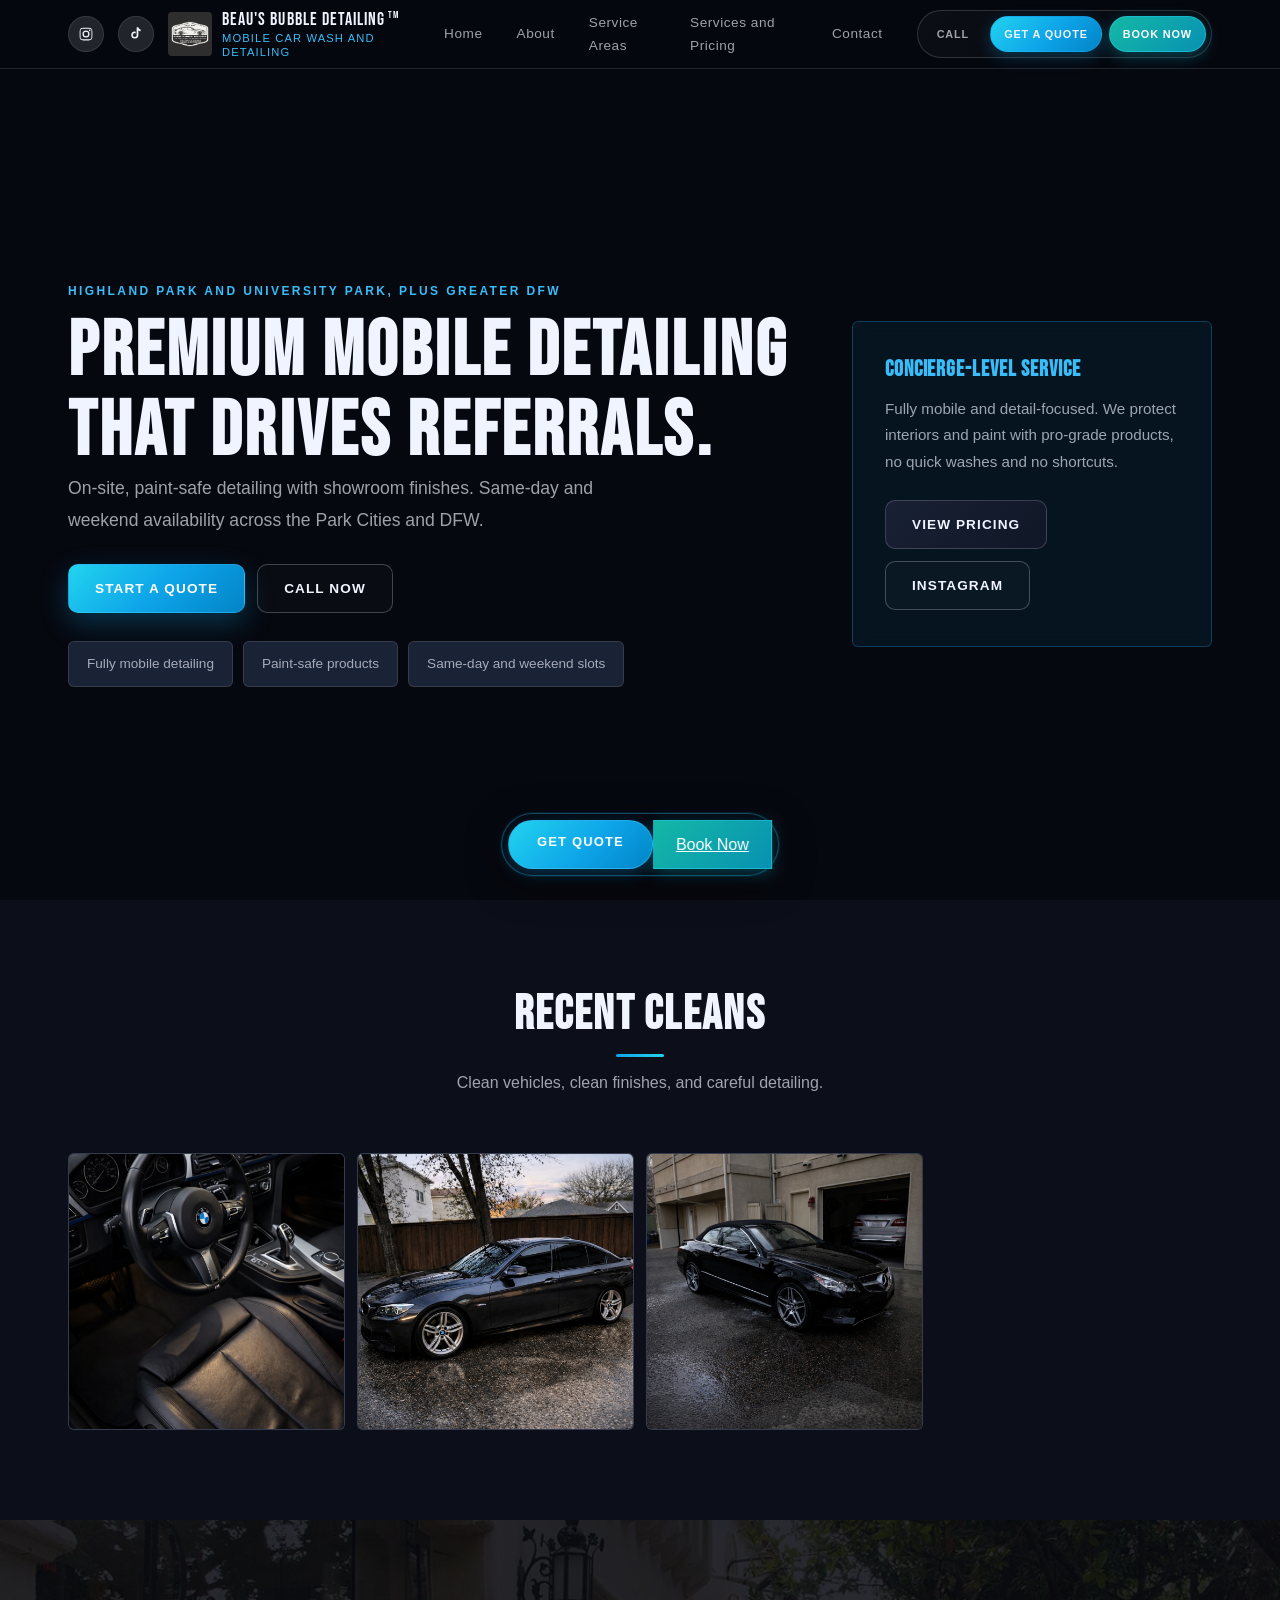
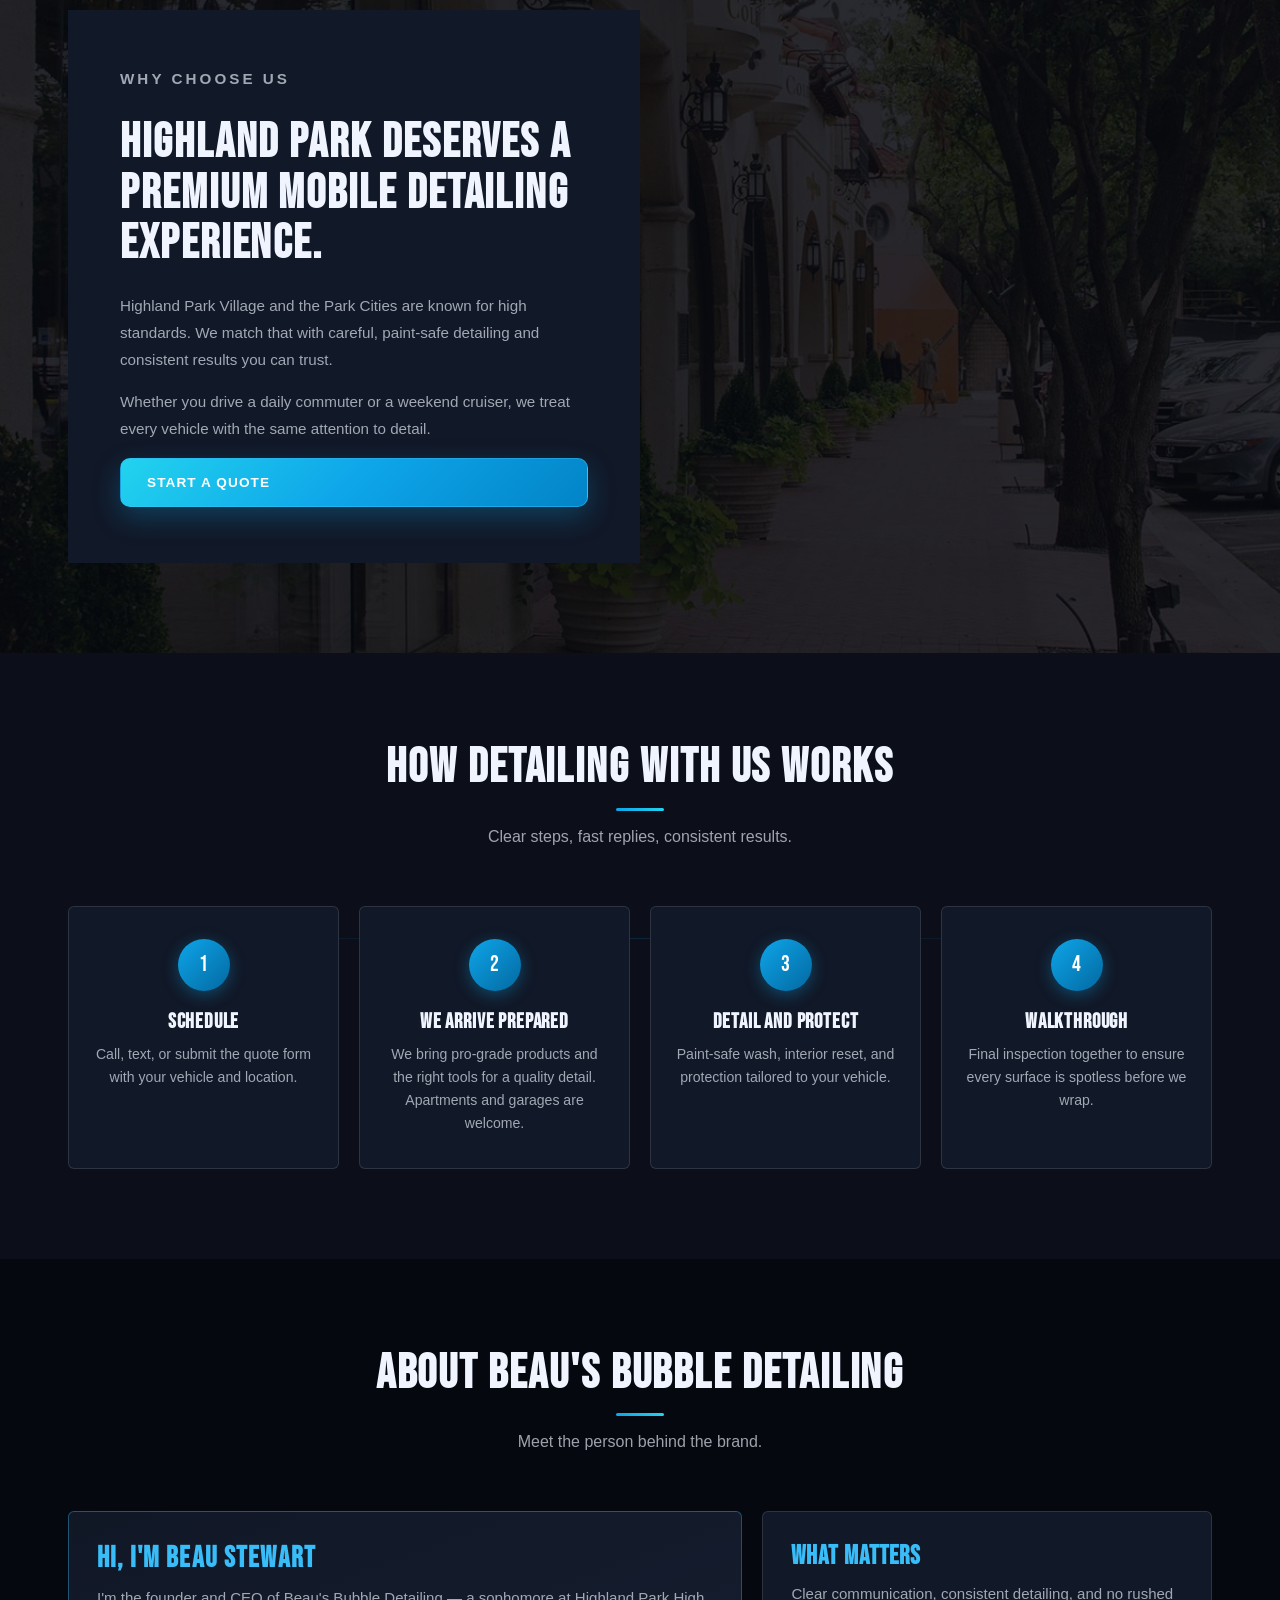
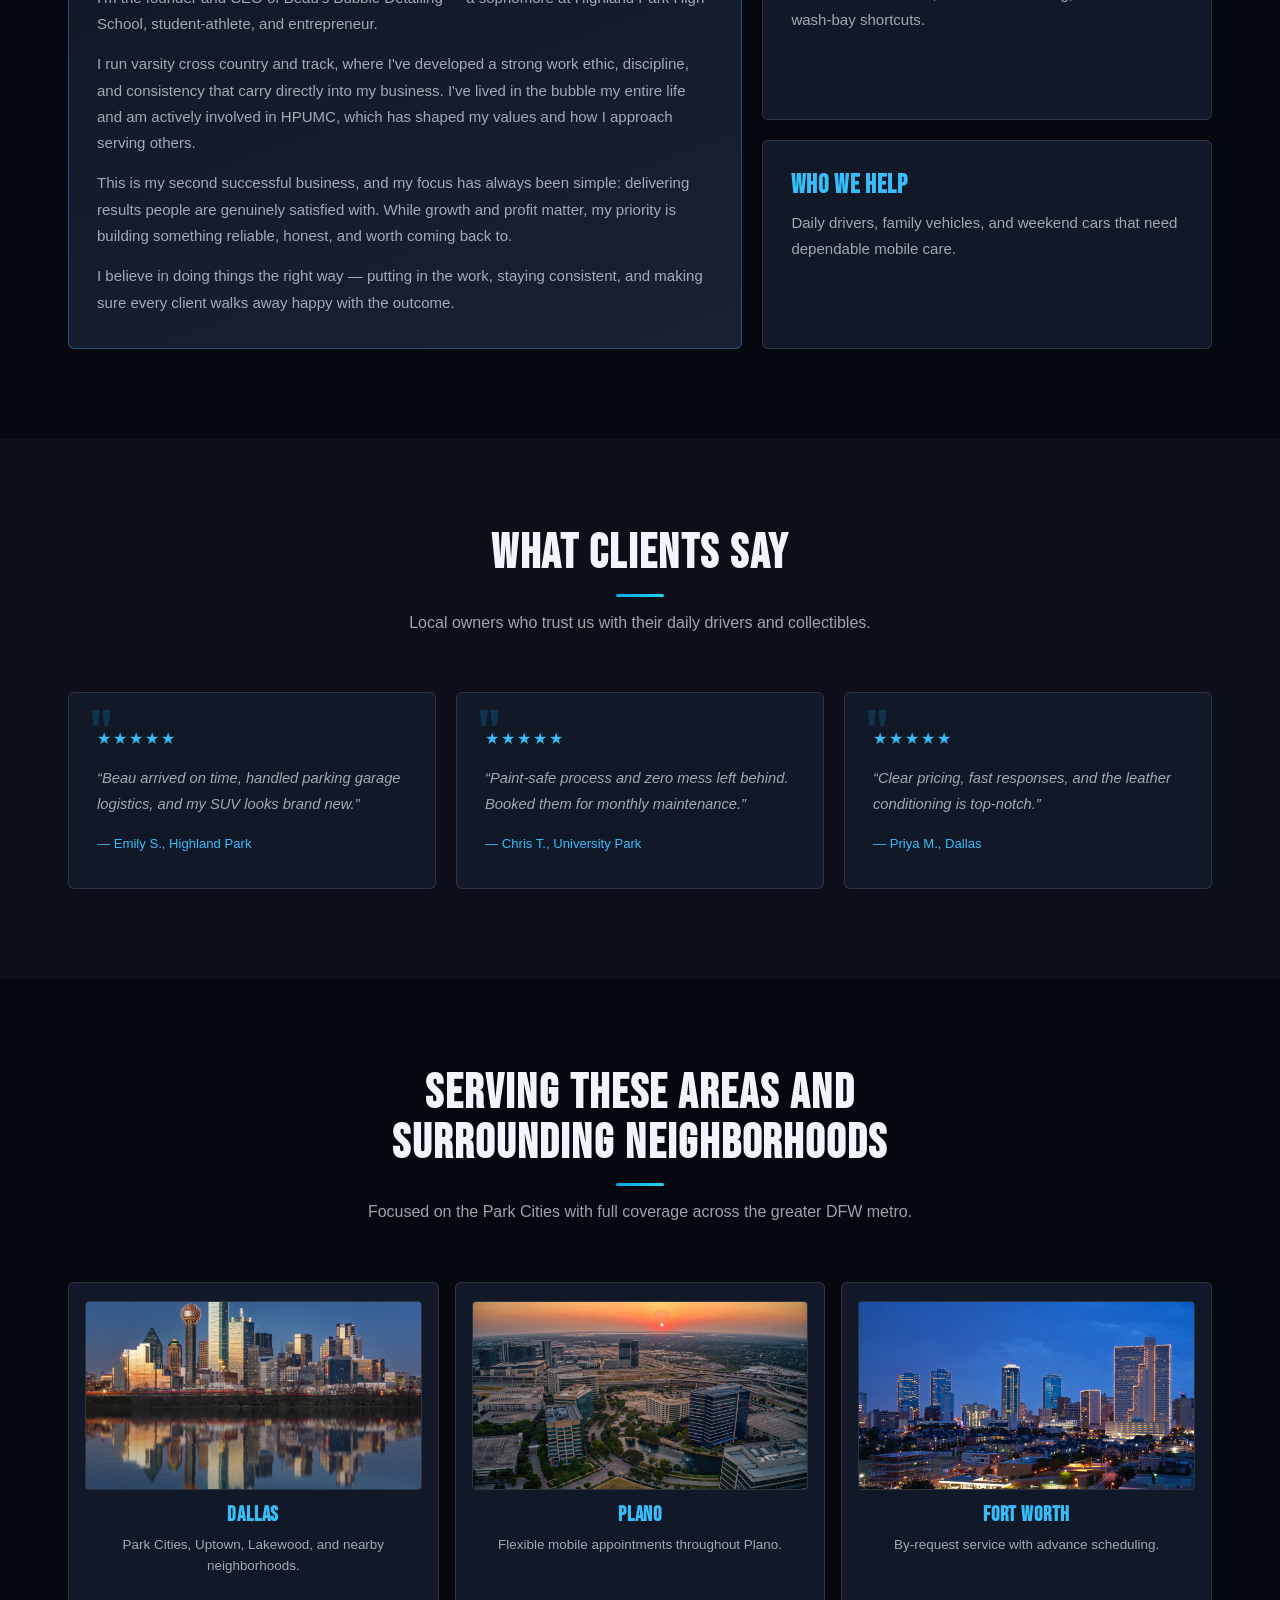
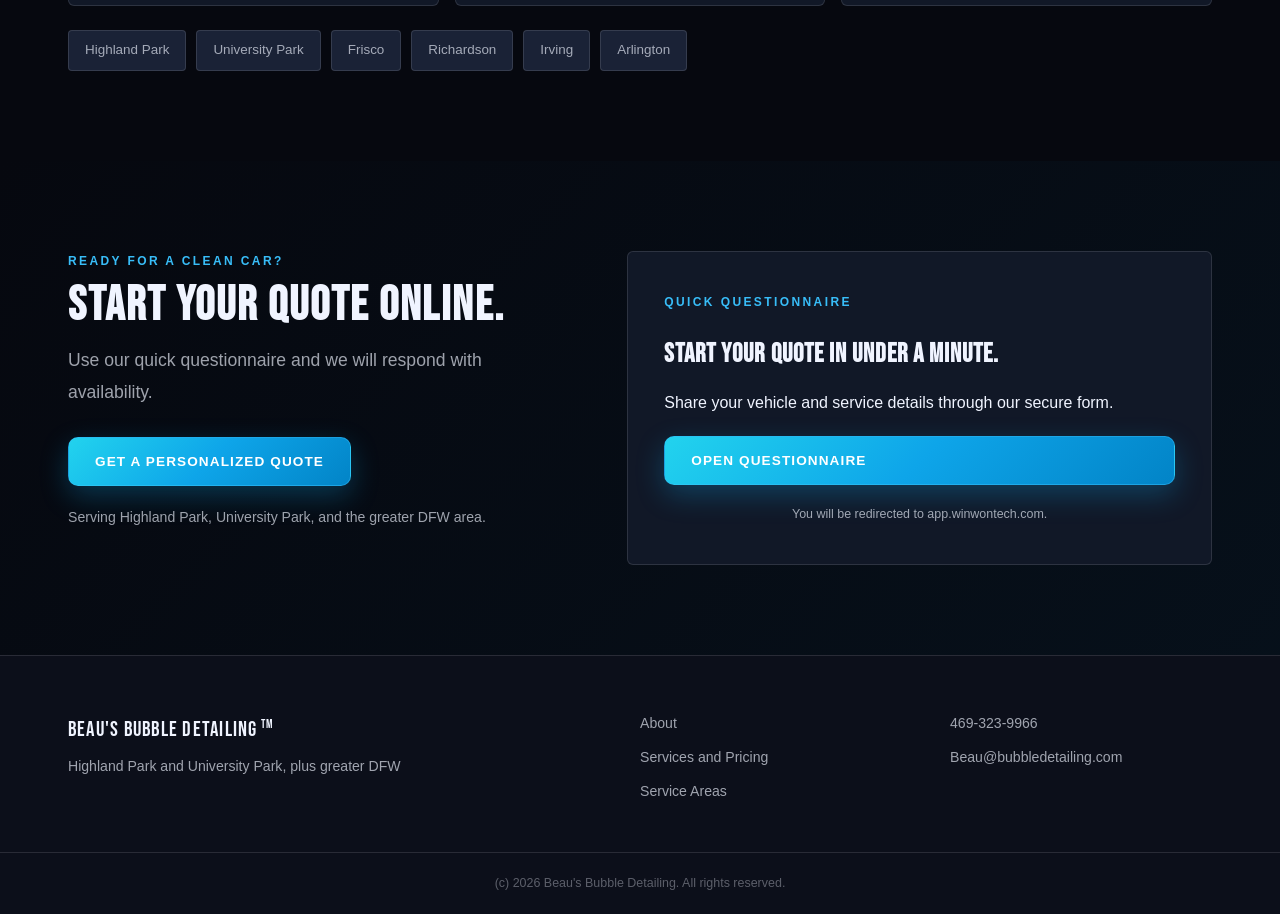
==== commit 3d45cceb: "Add Book Now button to sticky CTA bar on all pages Mobile users couldn't access Book Now since the h" ====
--- a/index.html
+++ b/index.html
@@ -221,6 +221,7 @@
 
     <div class="sticky-cta" aria-label="Quick actions">
       <a class="sticky-quote" href="#quote">Get Quote</a>
+      <a class="sticky-book" href="https://calendly.com/beau-bubbledetailing/reservation" target="_blank" rel="noreferrer">Book Now</a>
     </div>
 
     <footer class="site-footer">
--- a/styles.css
+++ b/styles.css
@@ -1092,6 +1092,19 @@
   transform: translateY(-1px);
   filter: brightness(1.06);
 }
+.sticky-book {
+  padding: 10px 22px;
+  border: 1px solid rgba(34,211,238,0.5);
+  background: linear-gradient(135deg, #14b8a6, #0891b2);
+  color: #fff;
+  box-shadow: 0 4px 16px rgba(6,182,212,0.32);
+}
+.sticky-book:hover {
+  background: linear-gradient(135deg, #5eead4, #22d3ee);
+  box-shadow: 0 8px 24px rgba(6,182,212,0.4);
+  transform: translateY(-1px);
+  filter: brightness(1.06);
+}
 
 /* -- FOOTER -- */
 .site-footer {
@@ -1288,12 +1301,15 @@
   .sticky-cta {
     bottom: 16px;
     width: calc(100% - 32px);
-    max-width: 360px;
-  }
-  .sticky-quote {
-    width: 100%;
+    max-width: 400px;
+    gap: 0;
+  }
+  .sticky-quote,
+  .sticky-book {
+    flex: 1;
     text-align: center;
-    padding: 12px 18px;
+    padding: 12px 14px;
+    font-size: 0.75rem;
   }
   .form-grid { grid-template-columns: 1fr; }
 
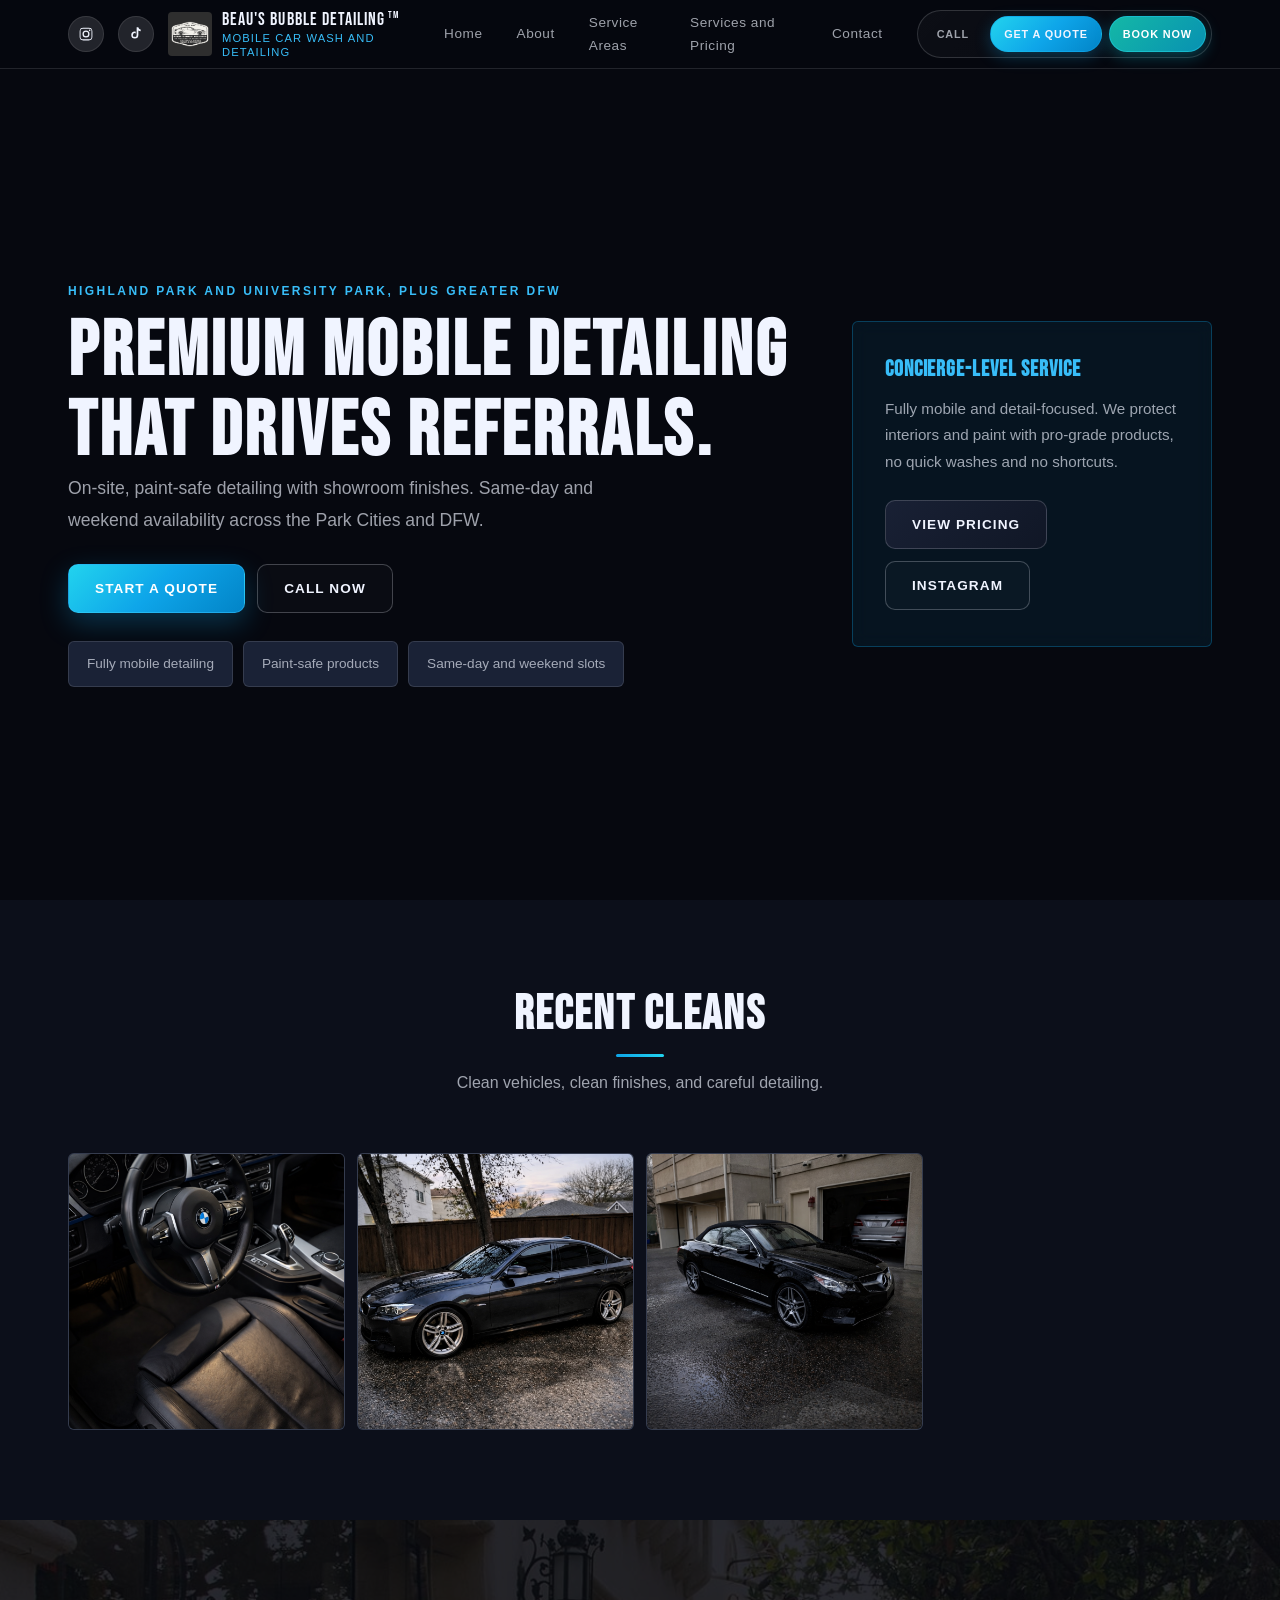
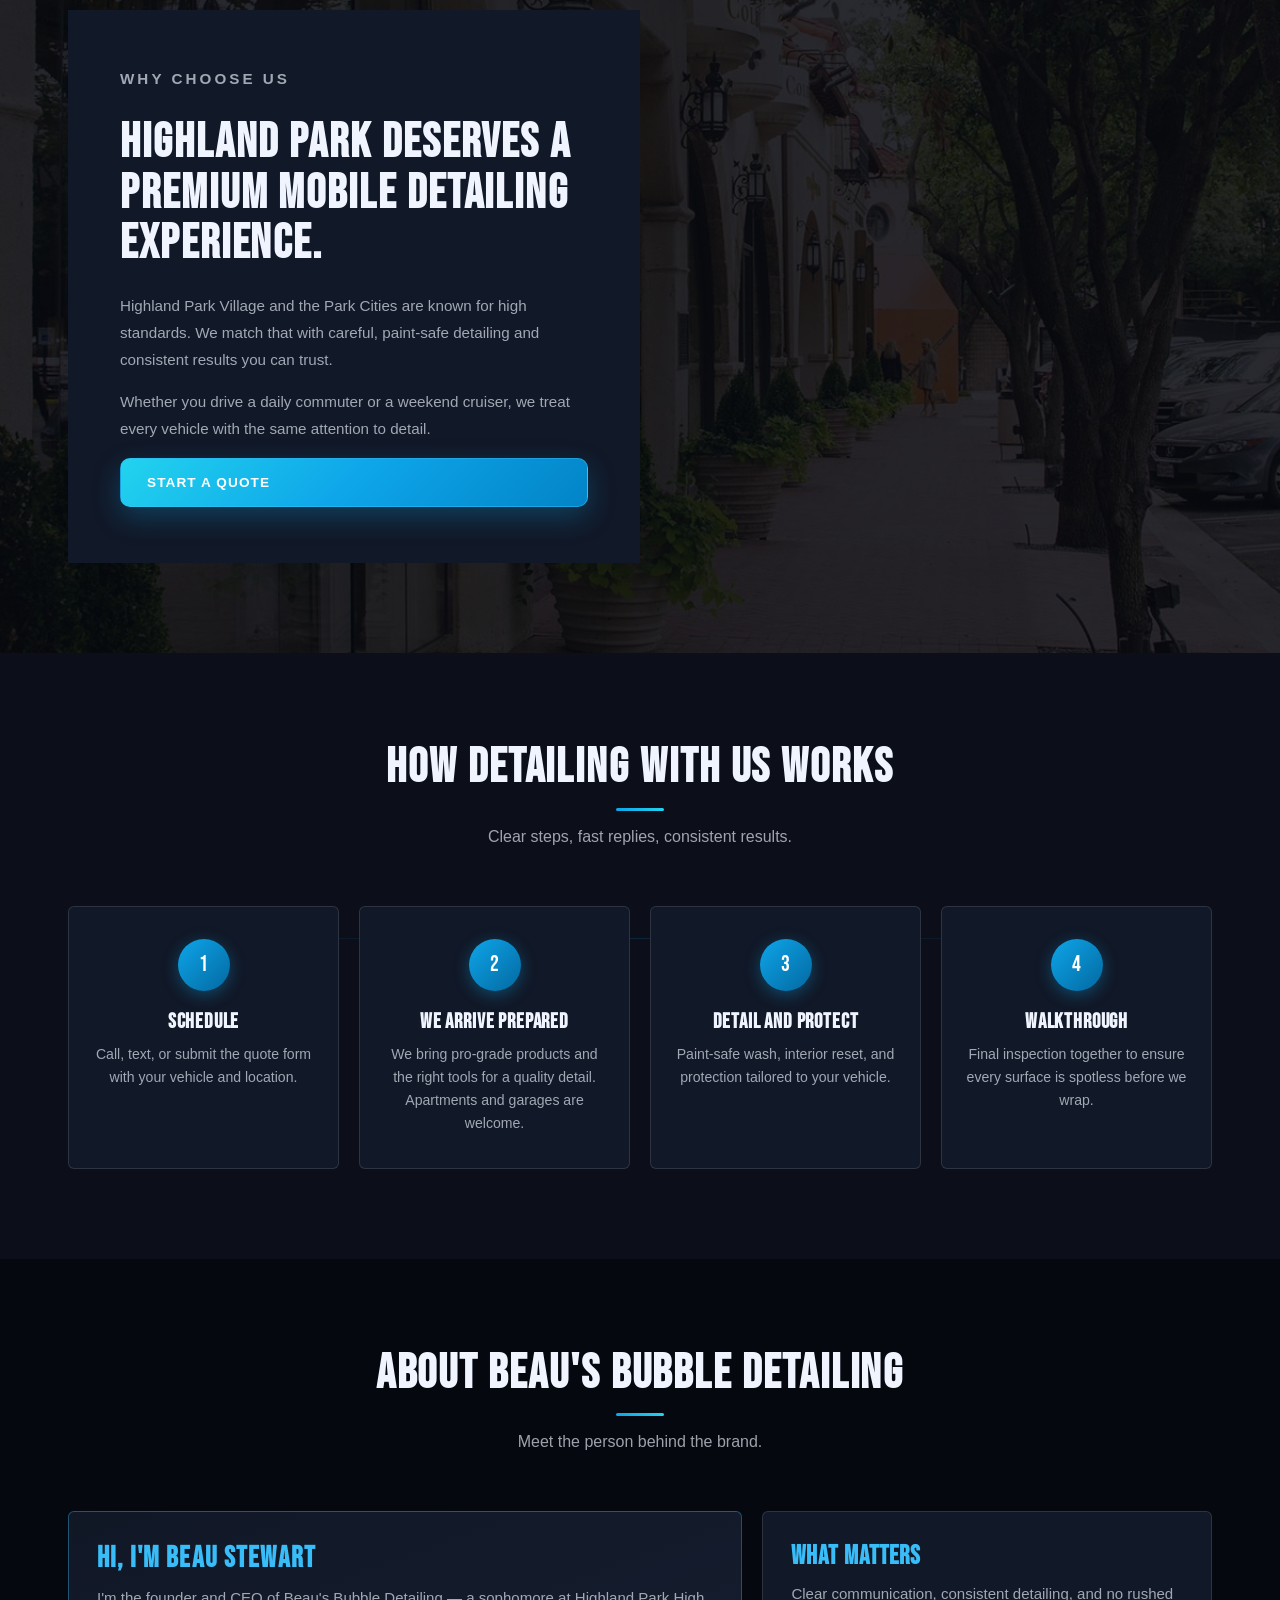
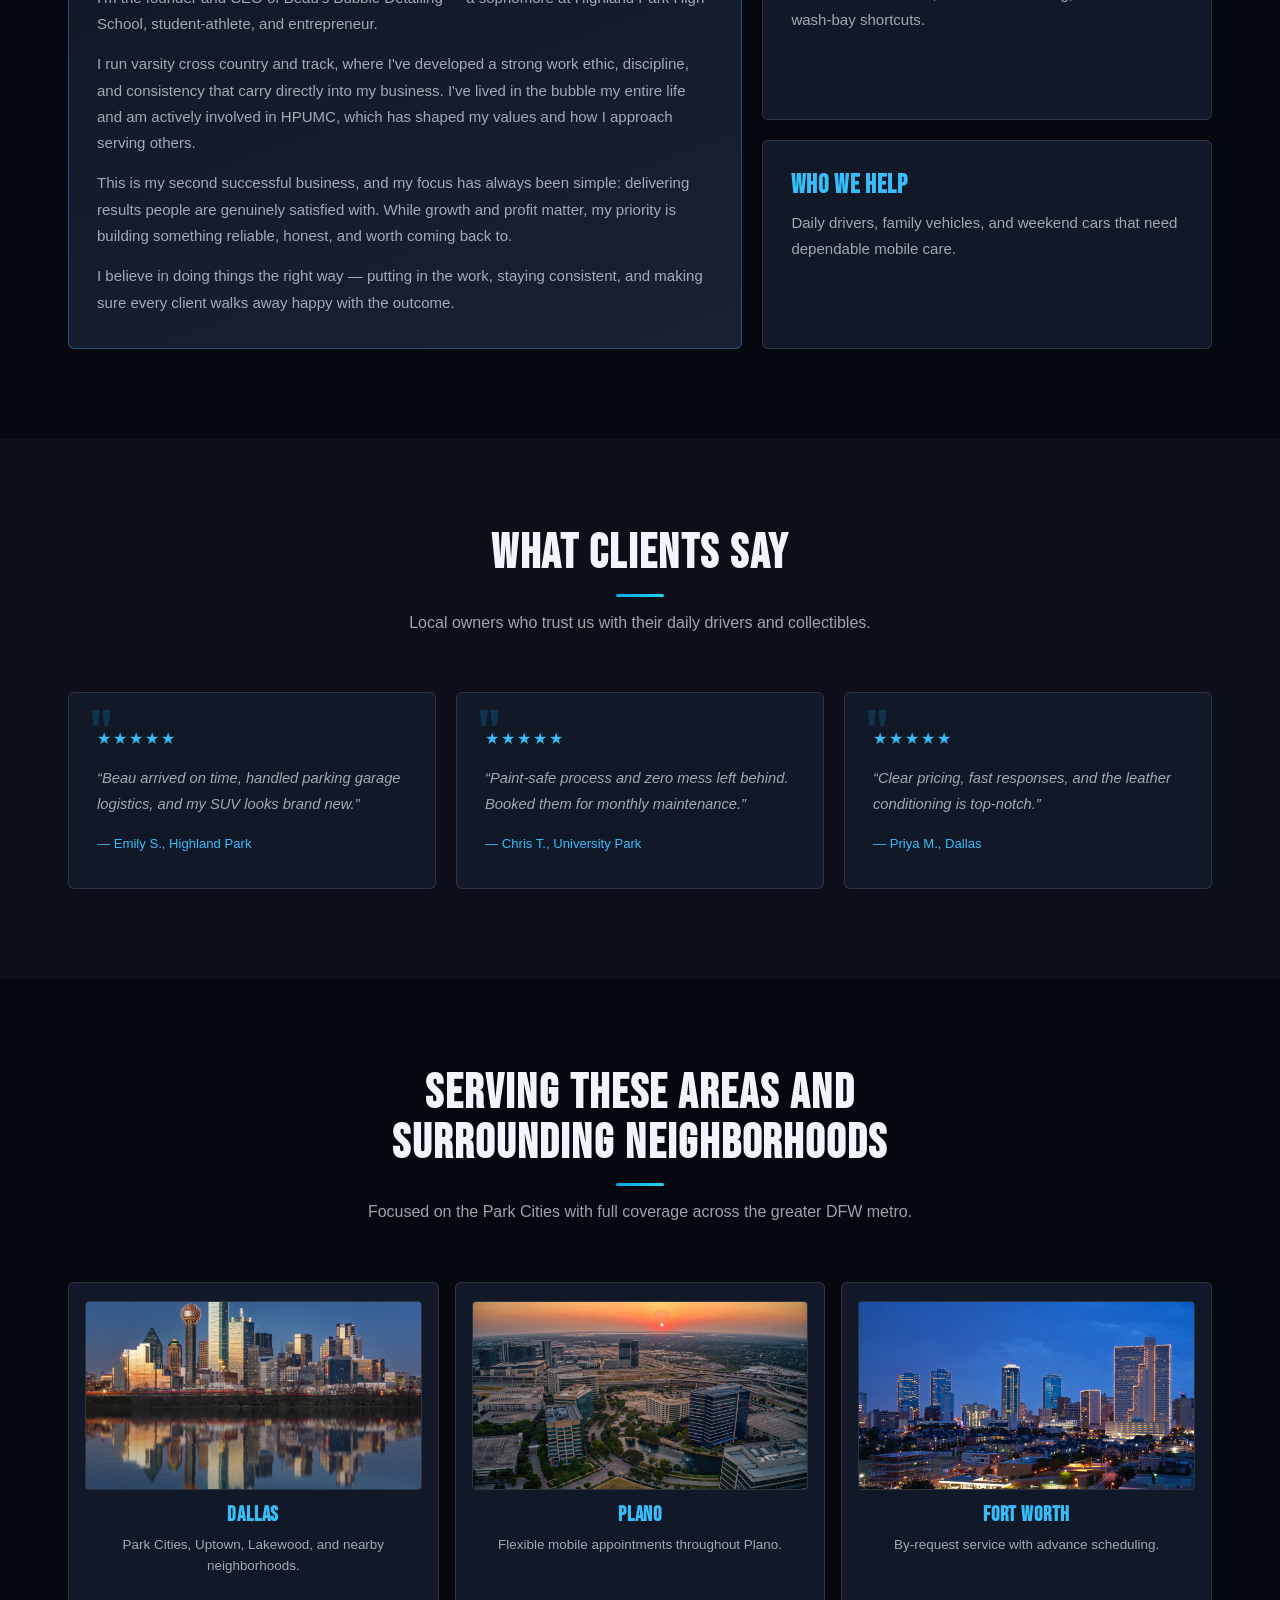
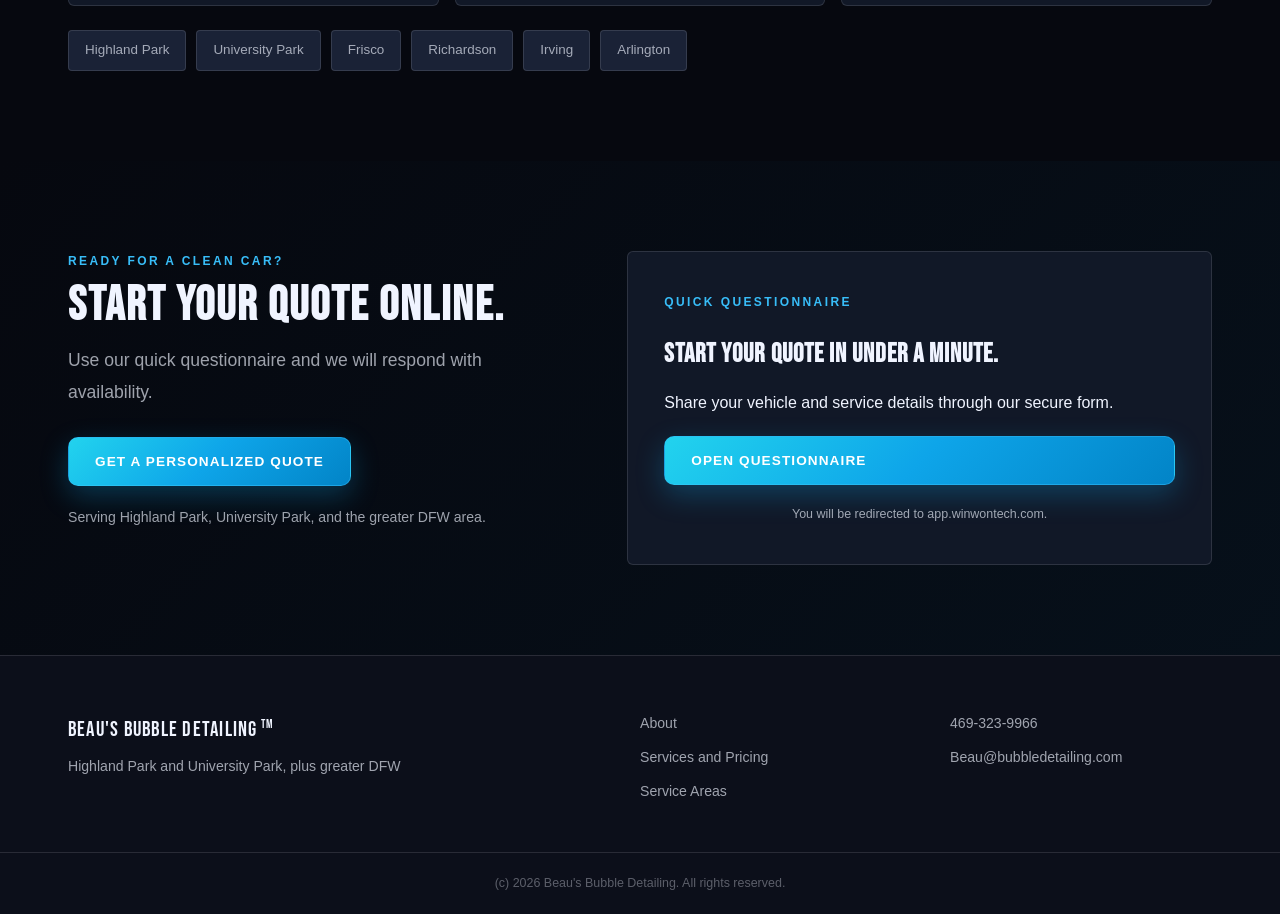
==== commit 24d09979: "Use a single mobile book now tab" ====
--- a/index.html
+++ b/index.html
@@ -219,8 +219,7 @@
       </section>
     </main>
 
-    <div class="sticky-cta" aria-label="Quick actions">
-      <a class="sticky-quote" href="#quote">Get Quote</a>
+    <div class="sticky-cta" aria-label="Book now">
       <a class="sticky-book" href="https://calendly.com/beau-bubbledetailing/reservation" target="_blank" rel="noreferrer">Book Now</a>
     </div>
 
--- a/styles.css
+++ b/styles.css
@@ -1042,32 +1042,29 @@
 }
 
 /* -- STICKY CTA -- */
-.sticky-cta {
-  position: fixed;
-  bottom: 24px;
-  left: 50%;
-  transform: translateX(-50%);
-  display: flex;
-  gap: 0;
-  z-index: 90;
-  background: rgba(6,8,15,0.9);
-  border: 1px solid rgba(56,189,248,0.36);
-  border-radius: 50px;
-  padding: 6px;
-  backdrop-filter: blur(12px);
-  box-shadow: 0 10px 34px rgba(0,0,0,0.5), 0 0 0 1px rgba(14,165,233,0.14);
-}
-.sticky-call, .sticky-text, .sticky-quote {
-  font-family: 'Trebuchet MS', 'Segoe UI', sans-serif;
-  font-size: 0.8rem;
-  font-weight: 600;
-  letter-spacing: 0.1em;
-  text-transform: uppercase;
-  padding: 10px 22px;
-  border-radius: 50px;
-  text-decoration: none;
-  transition: all 0.2s;
-}
+.sticky-cta {
+  position: fixed;
+  bottom: calc(24px + env(safe-area-inset-bottom, 0px));
+  left: 50%;
+  transform: translateX(-50%);
+  display: none;
+  z-index: 90;
+}
+.sticky-call, .sticky-text, .sticky-quote, .sticky-book {
+  font-family: 'Trebuchet MS', 'Segoe UI', sans-serif;
+  font-size: 0.8rem;
+  font-weight: 700;
+  letter-spacing: 0.08em;
+  text-transform: uppercase;
+  padding: 10px 22px;
+  border-radius: 50px;
+  text-decoration: none;
+  min-height: 48px;
+  display: inline-flex;
+  align-items: center;
+  justify-content: center;
+  transition: transform 0.2s, box-shadow 0.2s, border-color 0.2s, background-color 0.2s, color 0.2s;
+}
 .sticky-call {
   color: var(--white-dim);
   background: transparent;
@@ -1080,31 +1077,31 @@
   border: 1px solid var(--white-faint);
 }
 .sticky-text:hover { color: var(--white); border-color: rgba(255,255,255,0.3); }
-.sticky-quote {
-  padding: 10px 28px;
-  border: 1px solid rgba(56,189,248,0.58);
-  background: linear-gradient(135deg, #22d3ee 0%, var(--blue) 55%, #0284c7 100%);
-  color: #fff;
-  box-shadow: 0 4px 16px rgba(14,165,233,0.3);
-}
-.sticky-quote:hover {
-  box-shadow: 0 8px 24px rgba(14,165,233,0.4);
-  transform: translateY(-1px);
-  filter: brightness(1.06);
-}
-.sticky-book {
-  padding: 10px 22px;
-  border: 1px solid rgba(34,211,238,0.5);
-  background: linear-gradient(135deg, #14b8a6, #0891b2);
-  color: #fff;
-  box-shadow: 0 4px 16px rgba(6,182,212,0.32);
-}
-.sticky-book:hover {
-  background: linear-gradient(135deg, #5eead4, #22d3ee);
-  box-shadow: 0 8px 24px rgba(6,182,212,0.4);
-  transform: translateY(-1px);
-  filter: brightness(1.06);
-}
+.sticky-quote {
+  padding: 10px 28px;
+  border: 1px solid rgba(240,244,255,0.14);
+  background: rgba(12,15,26,0.96);
+  color: var(--white);
+  box-shadow: 0 10px 24px rgba(0,0,0,0.24);
+}
+.sticky-quote:hover {
+  border-color: rgba(240,244,255,0.28);
+  box-shadow: 0 14px 28px rgba(0,0,0,0.3);
+  transform: translateY(-1px);
+}
+.sticky-book {
+  padding: 10px 22px;
+  border: 1px solid rgba(240,244,255,0.18);
+  background: var(--white);
+  color: var(--night);
+  box-shadow: 0 10px 24px rgba(0,0,0,0.28);
+}
+.sticky-book:hover {
+  background: #ffffff;
+  border-color: rgba(240,244,255,0.36);
+  box-shadow: 0 14px 28px rgba(0,0,0,0.34);
+  transform: translateY(-1px);
+}
 
 /* -- FOOTER -- */
 .site-footer {
@@ -1297,20 +1294,20 @@
     font-size: 1.5rem;
   }
 
-  /* Sticky CTA */
-  .sticky-cta {
-    bottom: 16px;
-    width: calc(100% - 32px);
-    max-width: 400px;
-    gap: 0;
-  }
-  .sticky-quote,
-  .sticky-book {
-    flex: 1;
-    text-align: center;
-    padding: 12px 14px;
-    font-size: 0.75rem;
-  }
+  /* Sticky CTA */
+  .sticky-cta {
+    display: flex;
+    bottom: calc(14px + env(safe-area-inset-bottom, 0px));
+    width: calc(100% - 24px);
+    max-width: 320px;
+    justify-content: center;
+  }
+  .sticky-book {
+    width: 100%;
+    text-align: center;
+    padding: 14px 18px;
+    font-size: 0.8rem;
+  }
   .form-grid { grid-template-columns: 1fr; }
 
   /* Hero badges wrap nicely */
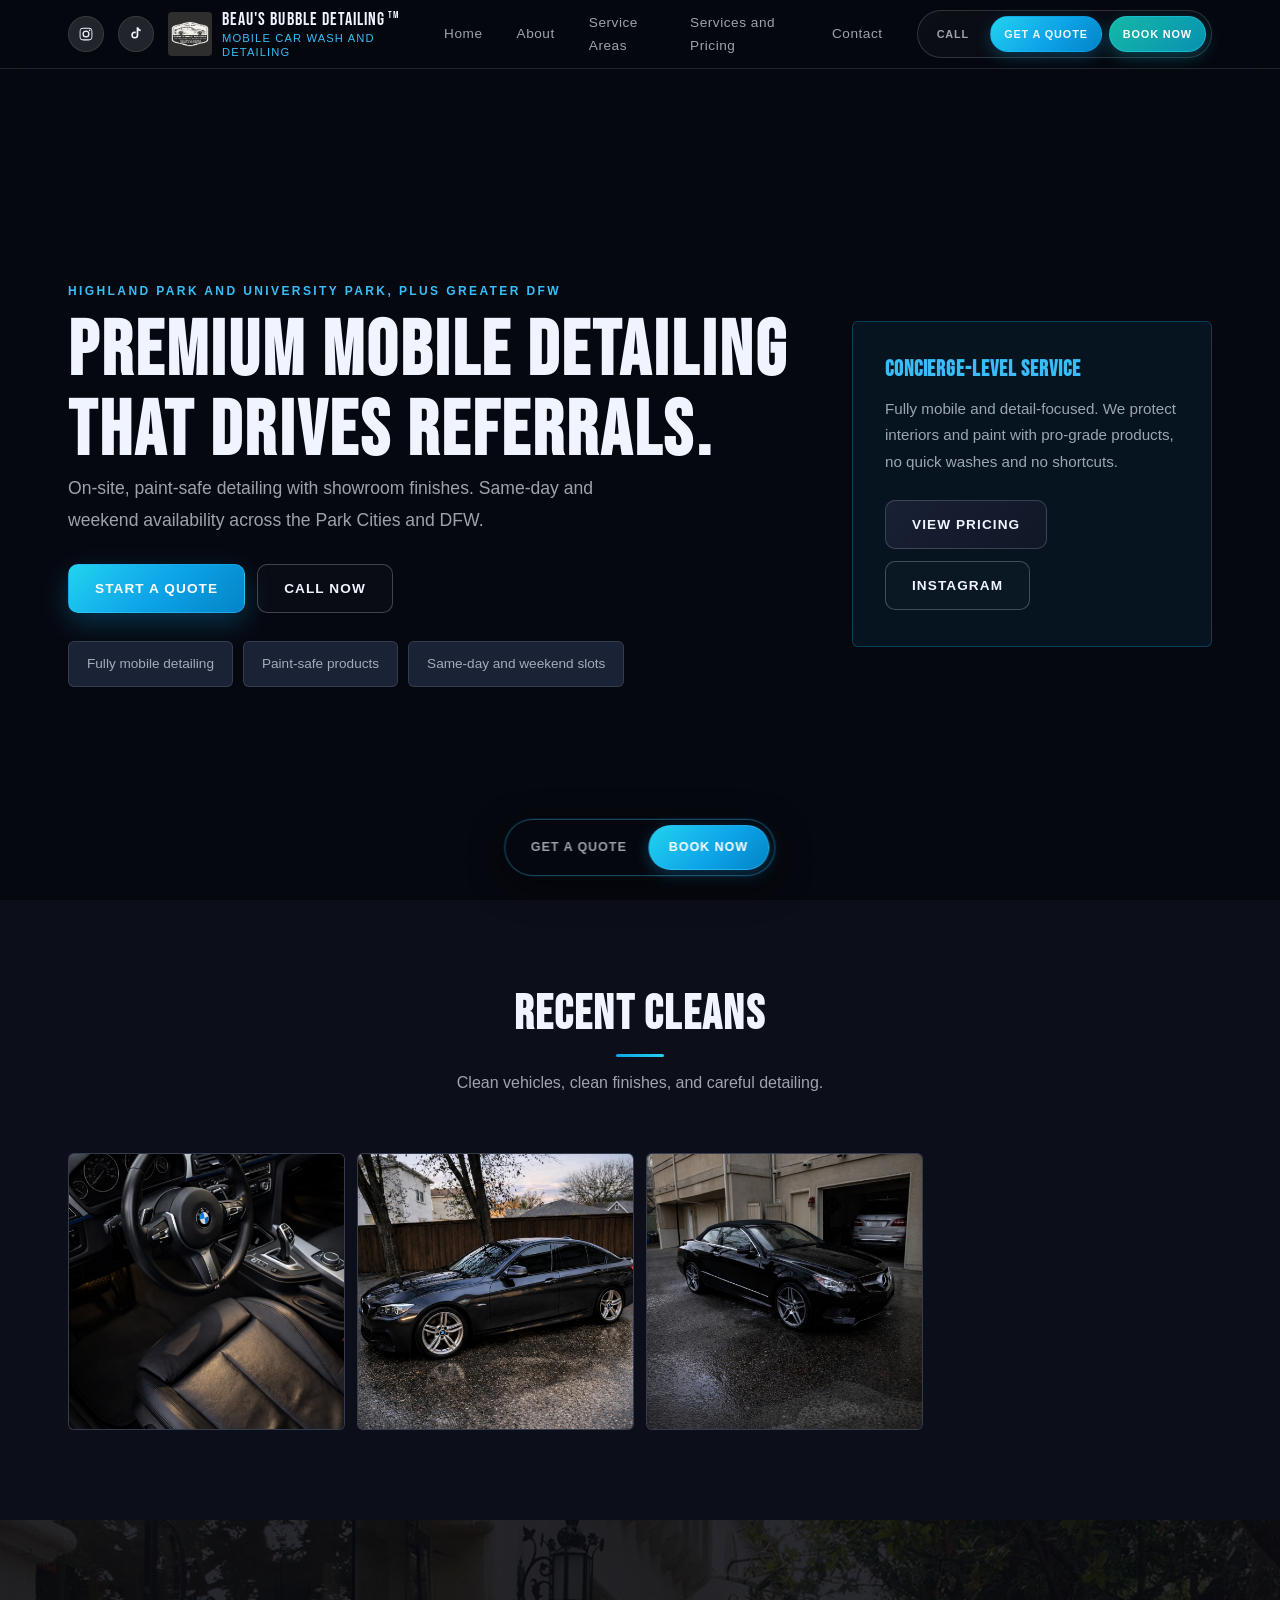
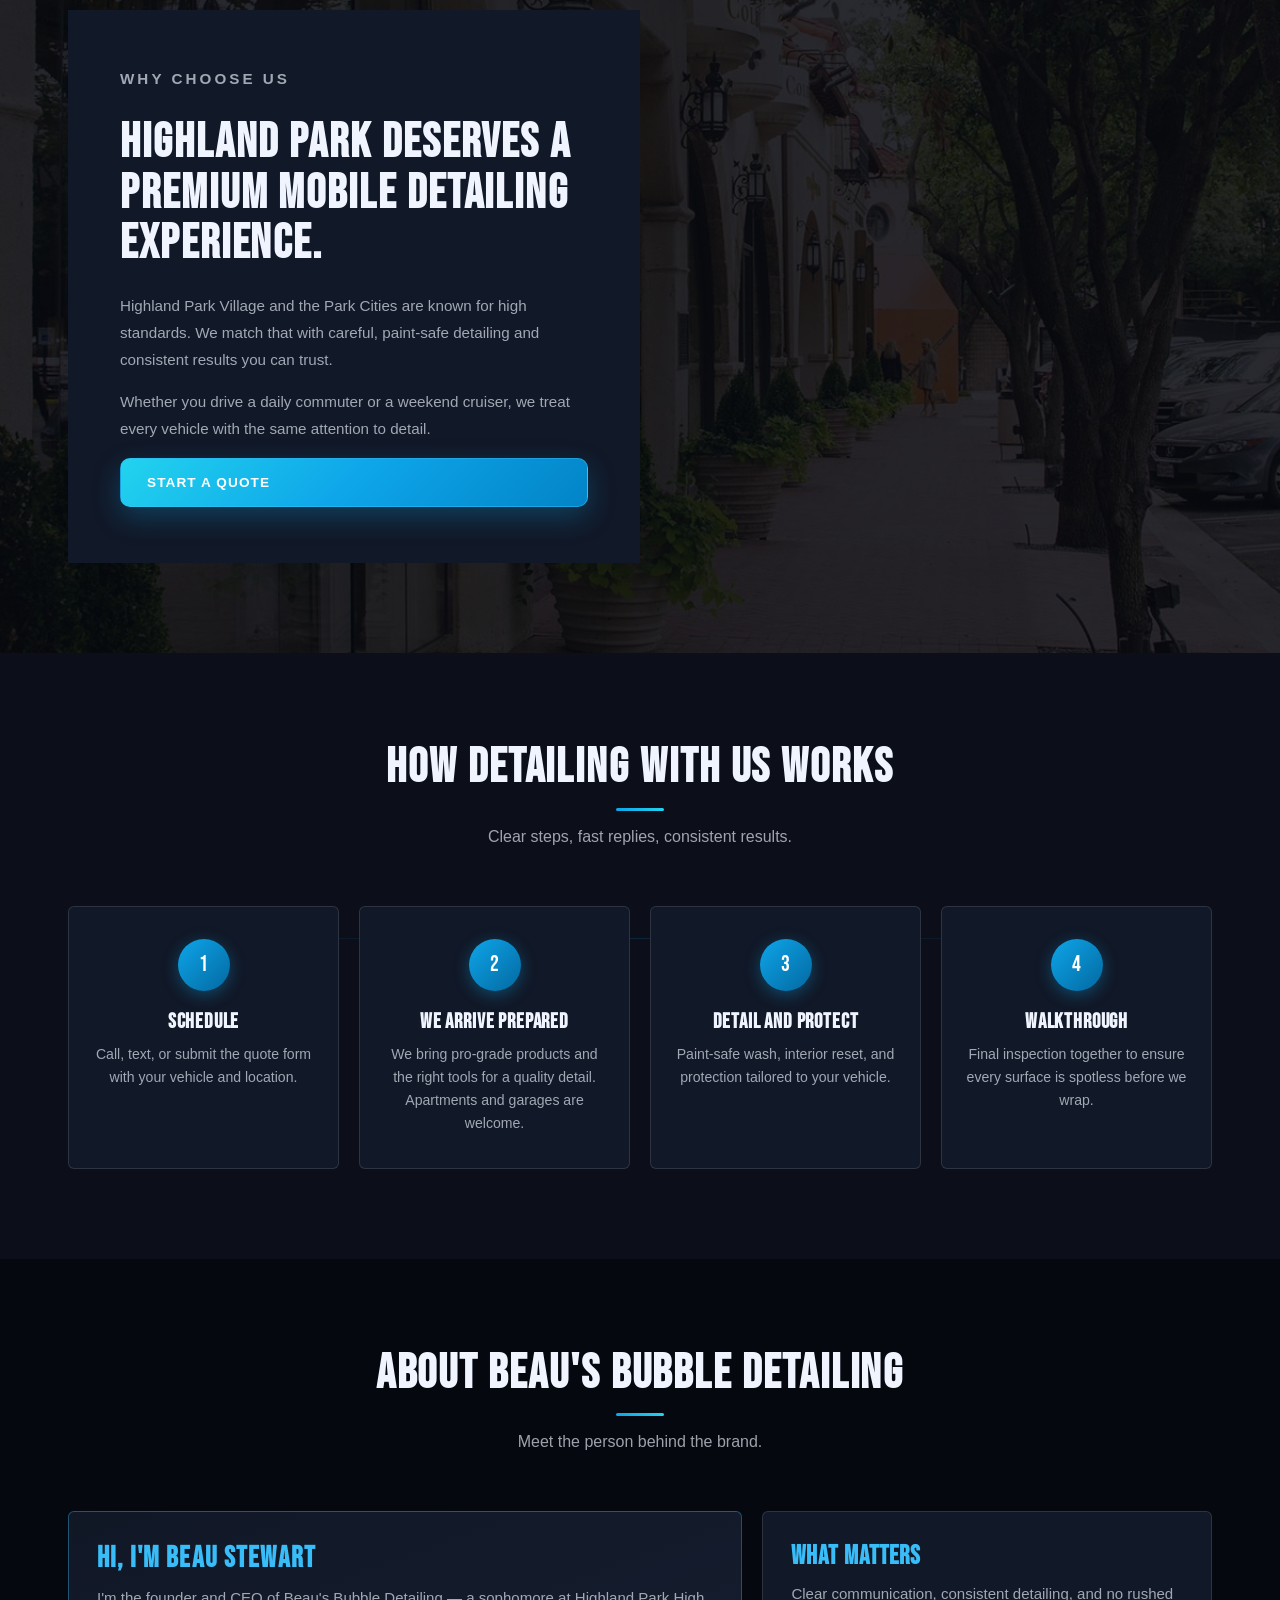
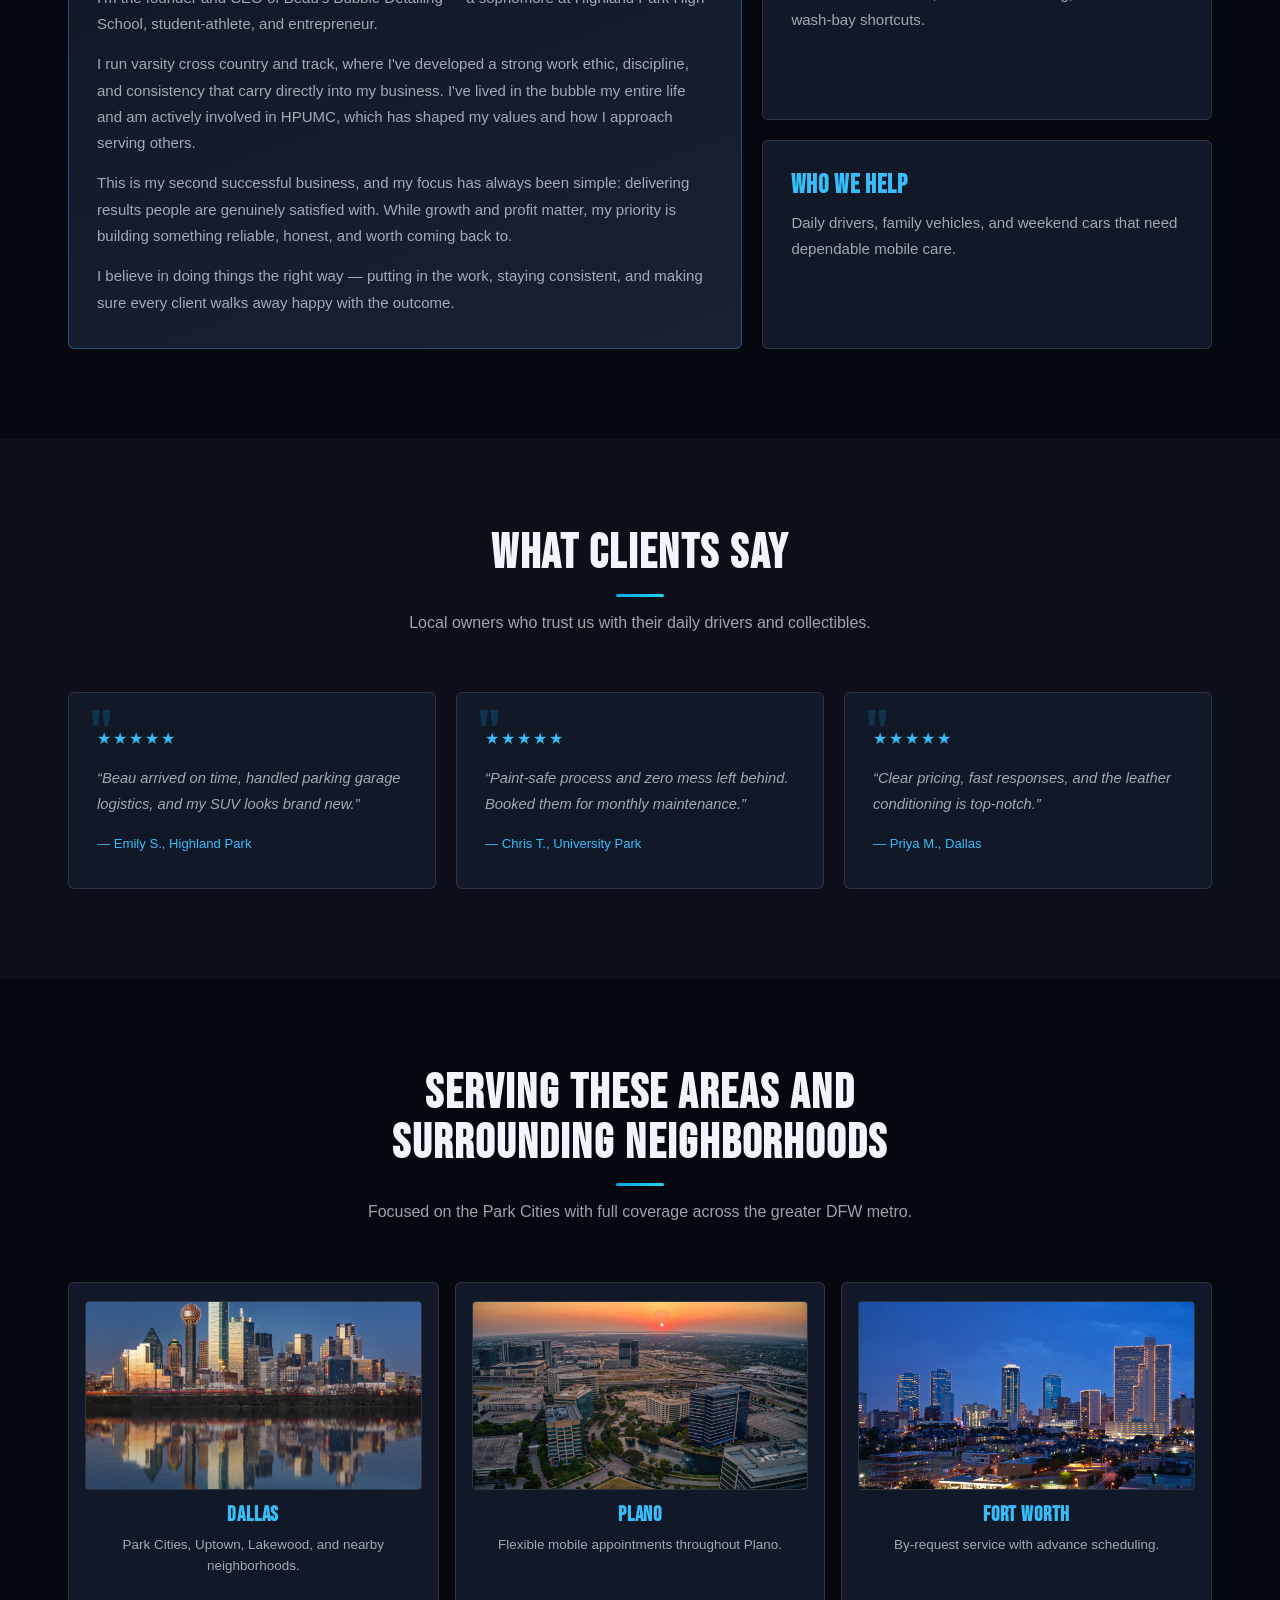
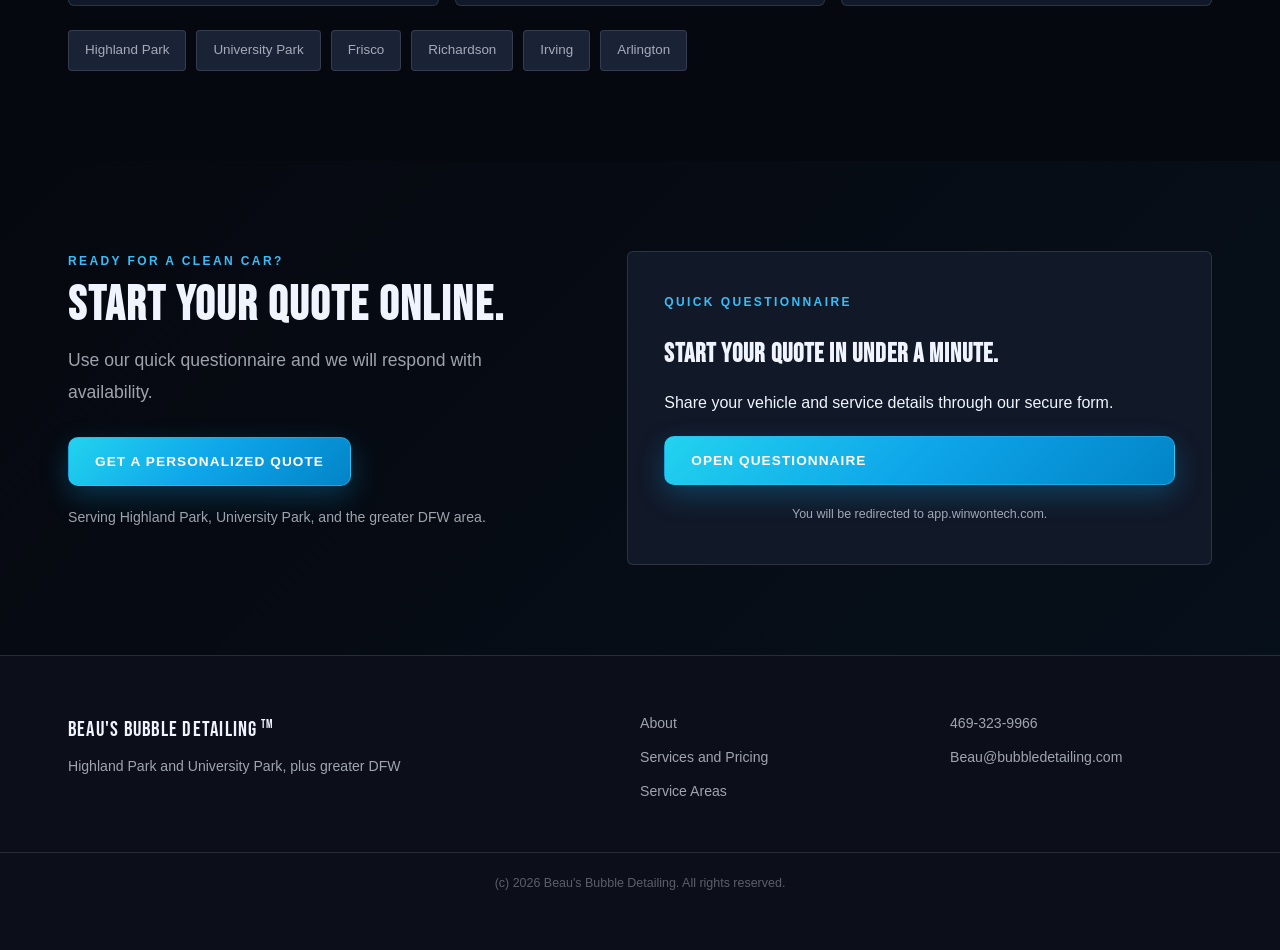
==== commit 53da1611: "Restyle sticky CTA as two centered pill tabs, simplify pricing - Sticky bar is now two small centere" ====
--- a/index.html
+++ b/index.html
@@ -219,7 +219,8 @@
       </section>
     </main>
 
-    <div class="sticky-cta" aria-label="Book now">
+    <div class="sticky-cta" aria-label="Quick actions">
+      <a class="sticky-quote" href="https://app.winwontech.com/questionnaire/beausbubbledetailing/outreach/BCwQTGIldse46hhcC2VT" target="_blank" rel="noreferrer">Get a Quote</a>
       <a class="sticky-book" href="https://calendly.com/beau-bubbledetailing/reservation" target="_blank" rel="noreferrer">Book Now</a>
     </div>
 
--- a/styles.css
+++ b/styles.css
@@ -1042,66 +1042,52 @@
 }
 
 /* -- STICKY CTA -- */
-.sticky-cta {
-  position: fixed;
-  bottom: calc(24px + env(safe-area-inset-bottom, 0px));
-  left: 50%;
-  transform: translateX(-50%);
-  display: none;
-  z-index: 90;
-}
-.sticky-call, .sticky-text, .sticky-quote, .sticky-book {
-  font-family: 'Trebuchet MS', 'Segoe UI', sans-serif;
-  font-size: 0.8rem;
-  font-weight: 700;
-  letter-spacing: 0.08em;
-  text-transform: uppercase;
-  padding: 10px 22px;
-  border-radius: 50px;
-  text-decoration: none;
-  min-height: 48px;
-  display: inline-flex;
-  align-items: center;
-  justify-content: center;
-  transition: transform 0.2s, box-shadow 0.2s, border-color 0.2s, background-color 0.2s, color 0.2s;
-}
-.sticky-call {
-  color: var(--white-dim);
+.sticky-cta {
+  position: fixed;
+  bottom: 24px;
+  left: 50%;
+  transform: translateX(-50%);
+  z-index: 90;
+  display: flex;
+  gap: 0;
+  background: rgba(6, 8, 15, 0.92);
+  border: 1px solid rgba(56,189,248,0.36);
+  border-radius: 50px;
+  padding: 5px;
+  backdrop-filter: blur(12px);
+  box-shadow: 0 10px 34px rgba(0,0,0,0.5), 0 0 0 1px rgba(14,165,233,0.14);
+}
+.sticky-book, .sticky-quote {
+  font-family: 'Trebuchet MS', 'Segoe UI', sans-serif;
+  font-size: 0.78rem;
+  font-weight: 700;
+  letter-spacing: 0.08em;
+  text-transform: uppercase;
+  text-decoration: none;
+  padding: 11px 20px;
+  border-radius: 50px;
+  white-space: nowrap;
+  transition: transform 0.2s, box-shadow 0.2s, filter 0.2s, background 0.2s;
+}
+.sticky-book {
+  background: linear-gradient(135deg, #22d3ee 0%, var(--blue) 55%, #0284c7 100%);
+  color: #fff;
+  border: 1px solid rgba(56,189,248,0.58);
+  box-shadow: 0 4px 16px rgba(14,165,233,0.3);
+}
+.sticky-book:hover {
+  filter: brightness(1.06);
+  box-shadow: 0 8px 24px rgba(14,165,233,0.4);
+}
+.sticky-quote {
   background: transparent;
-  border: 1px solid var(--white-faint);
-}
-.sticky-call:hover { color: var(--white); border-color: rgba(255,255,255,0.3); }
-.sticky-text {
-  color: var(--white-dim);
-  background: transparent;
-  border: 1px solid var(--white-faint);
-}
-.sticky-text:hover { color: var(--white); border-color: rgba(255,255,255,0.3); }
-.sticky-quote {
-  padding: 10px 28px;
-  border: 1px solid rgba(240,244,255,0.14);
-  background: rgba(12,15,26,0.96);
-  color: var(--white);
-  box-shadow: 0 10px 24px rgba(0,0,0,0.24);
-}
-.sticky-quote:hover {
-  border-color: rgba(240,244,255,0.28);
-  box-shadow: 0 14px 28px rgba(0,0,0,0.3);
-  transform: translateY(-1px);
-}
-.sticky-book {
-  padding: 10px 22px;
-  border: 1px solid rgba(240,244,255,0.18);
-  background: var(--white);
-  color: var(--night);
-  box-shadow: 0 10px 24px rgba(0,0,0,0.28);
-}
-.sticky-book:hover {
-  background: #ffffff;
-  border-color: rgba(240,244,255,0.36);
-  box-shadow: 0 14px 28px rgba(0,0,0,0.34);
-  transform: translateY(-1px);
-}
+  color: var(--white-dim);
+  border: 1px solid transparent;
+}
+.sticky-quote:hover {
+  color: var(--white);
+  background: var(--white-faint);
+}
 
 /* -- FOOTER -- */
 .site-footer {
@@ -1138,7 +1124,7 @@
 .footer-links a:hover { color: var(--blue-bright); }
 .footer-bottom {
   border-top: 1px solid var(--white-faint);
-  padding: 20px 28px;
+  padding: 20px 28px 56px;
   text-align: center;
   font-size: 0.78rem;
   color: rgba(240,244,255,0.35);
@@ -1294,20 +1280,10 @@
     font-size: 1.5rem;
   }
 
-  /* Sticky CTA */
-  .sticky-cta {
-    display: flex;
-    bottom: calc(14px + env(safe-area-inset-bottom, 0px));
-    width: calc(100% - 24px);
-    max-width: 320px;
-    justify-content: center;
-  }
-  .sticky-book {
-    width: 100%;
-    text-align: center;
-    padding: 14px 18px;
-    font-size: 0.8rem;
-  }
+  /* Sticky CTA */
+  .sticky-cta {
+    bottom: 16px;
+  }
   .form-grid { grid-template-columns: 1fr; }
 
   /* Hero badges wrap nicely */
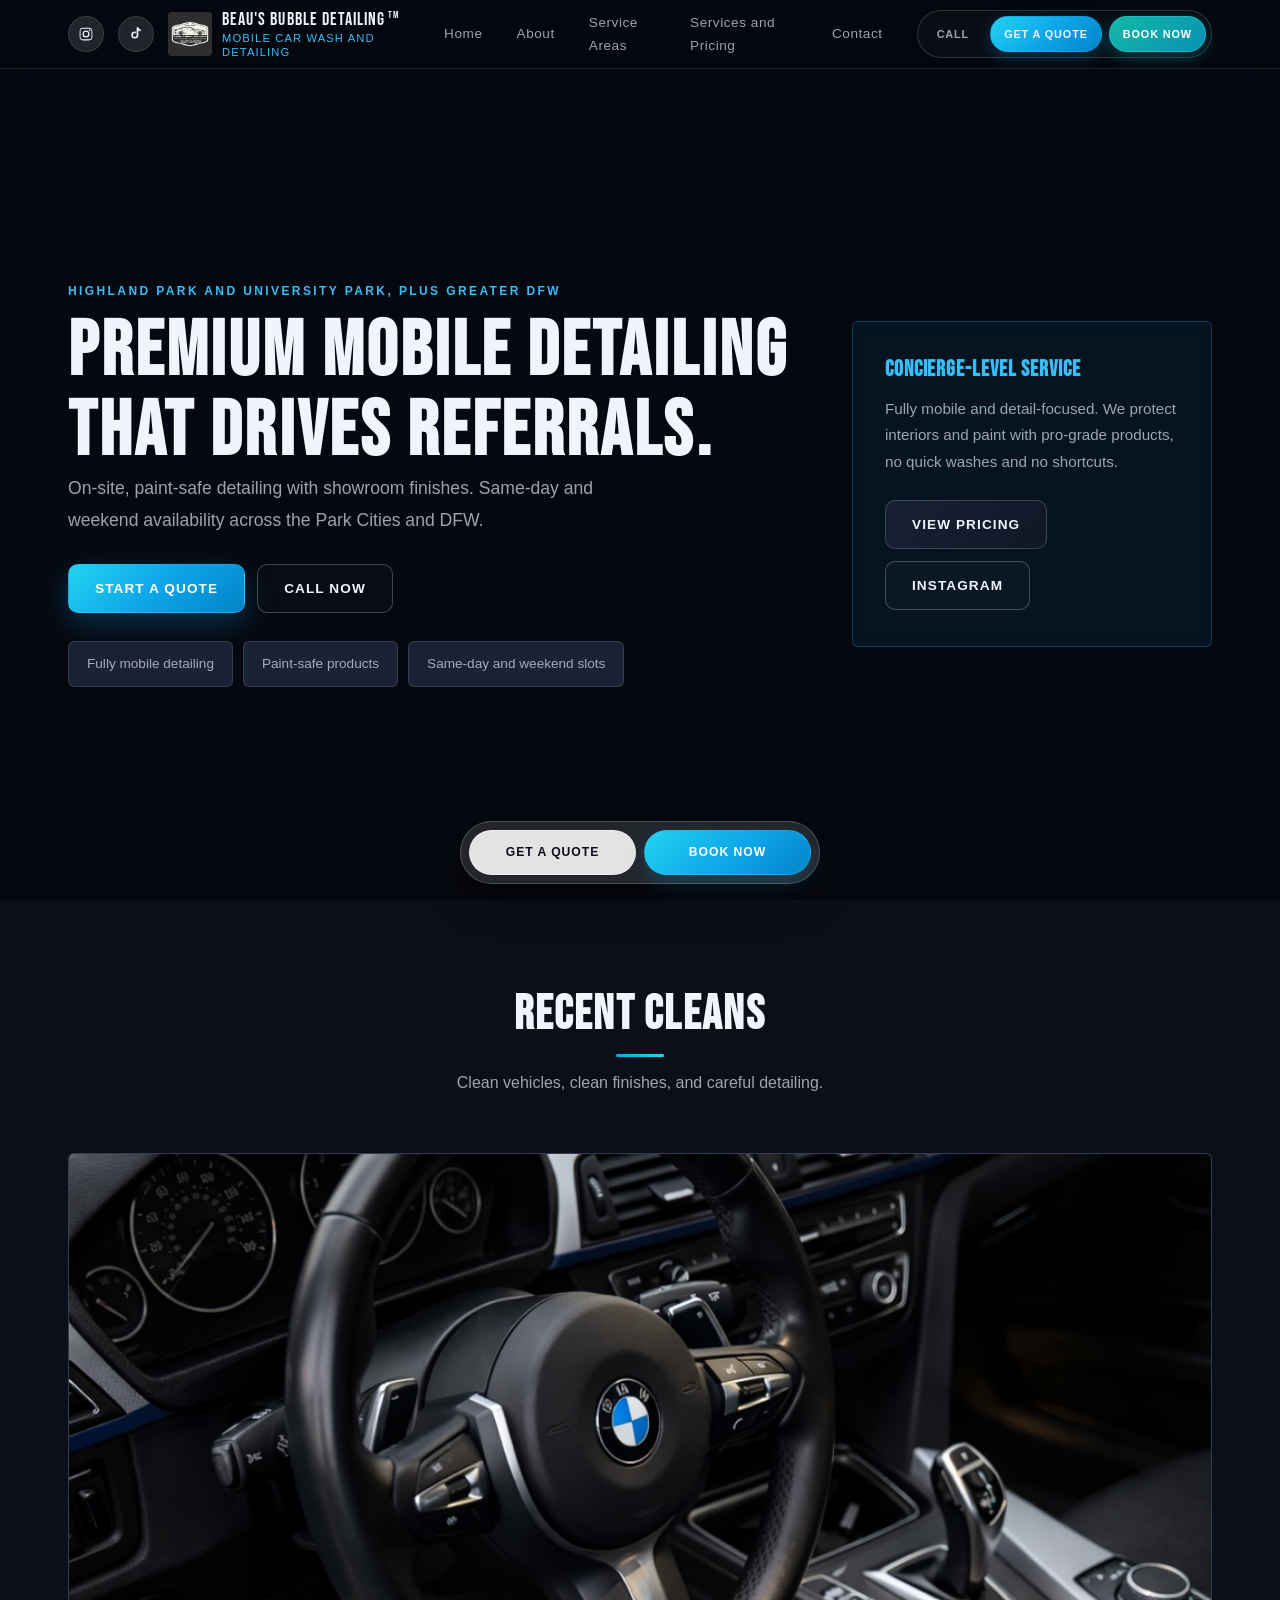
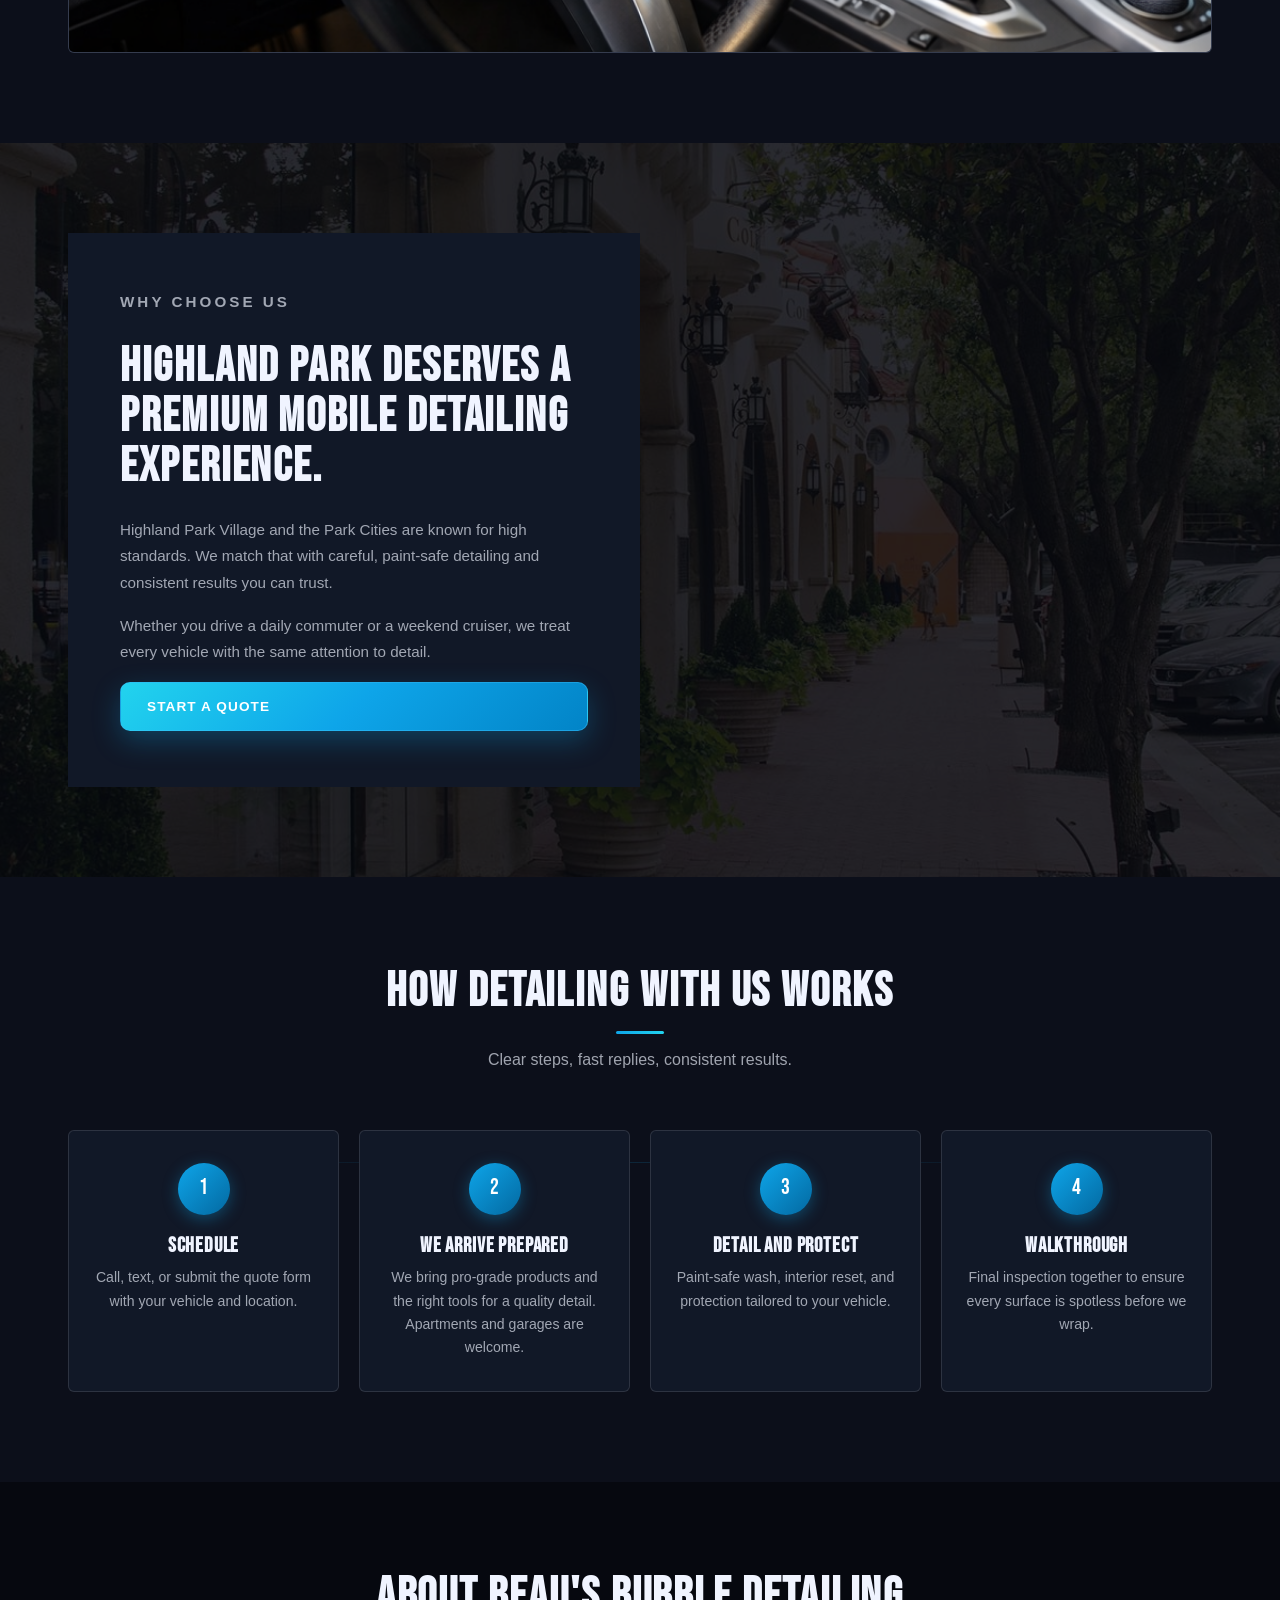
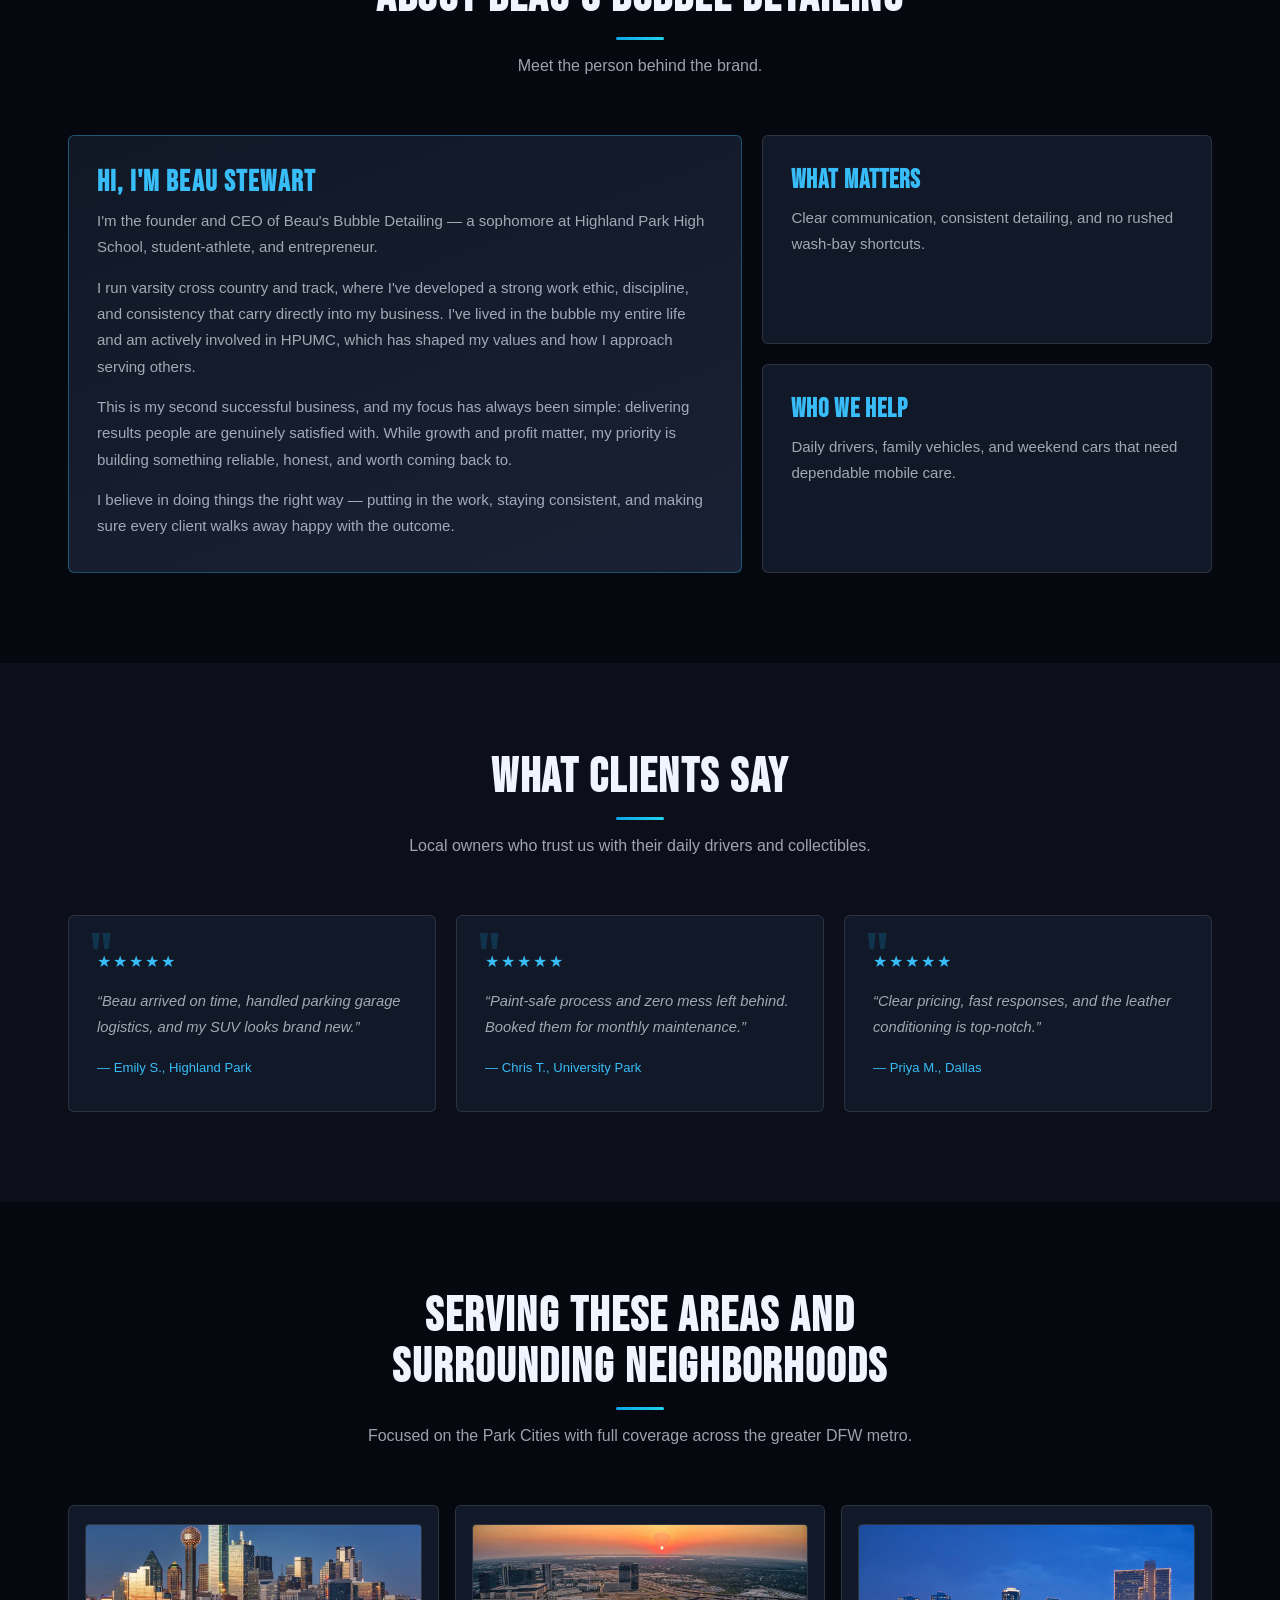
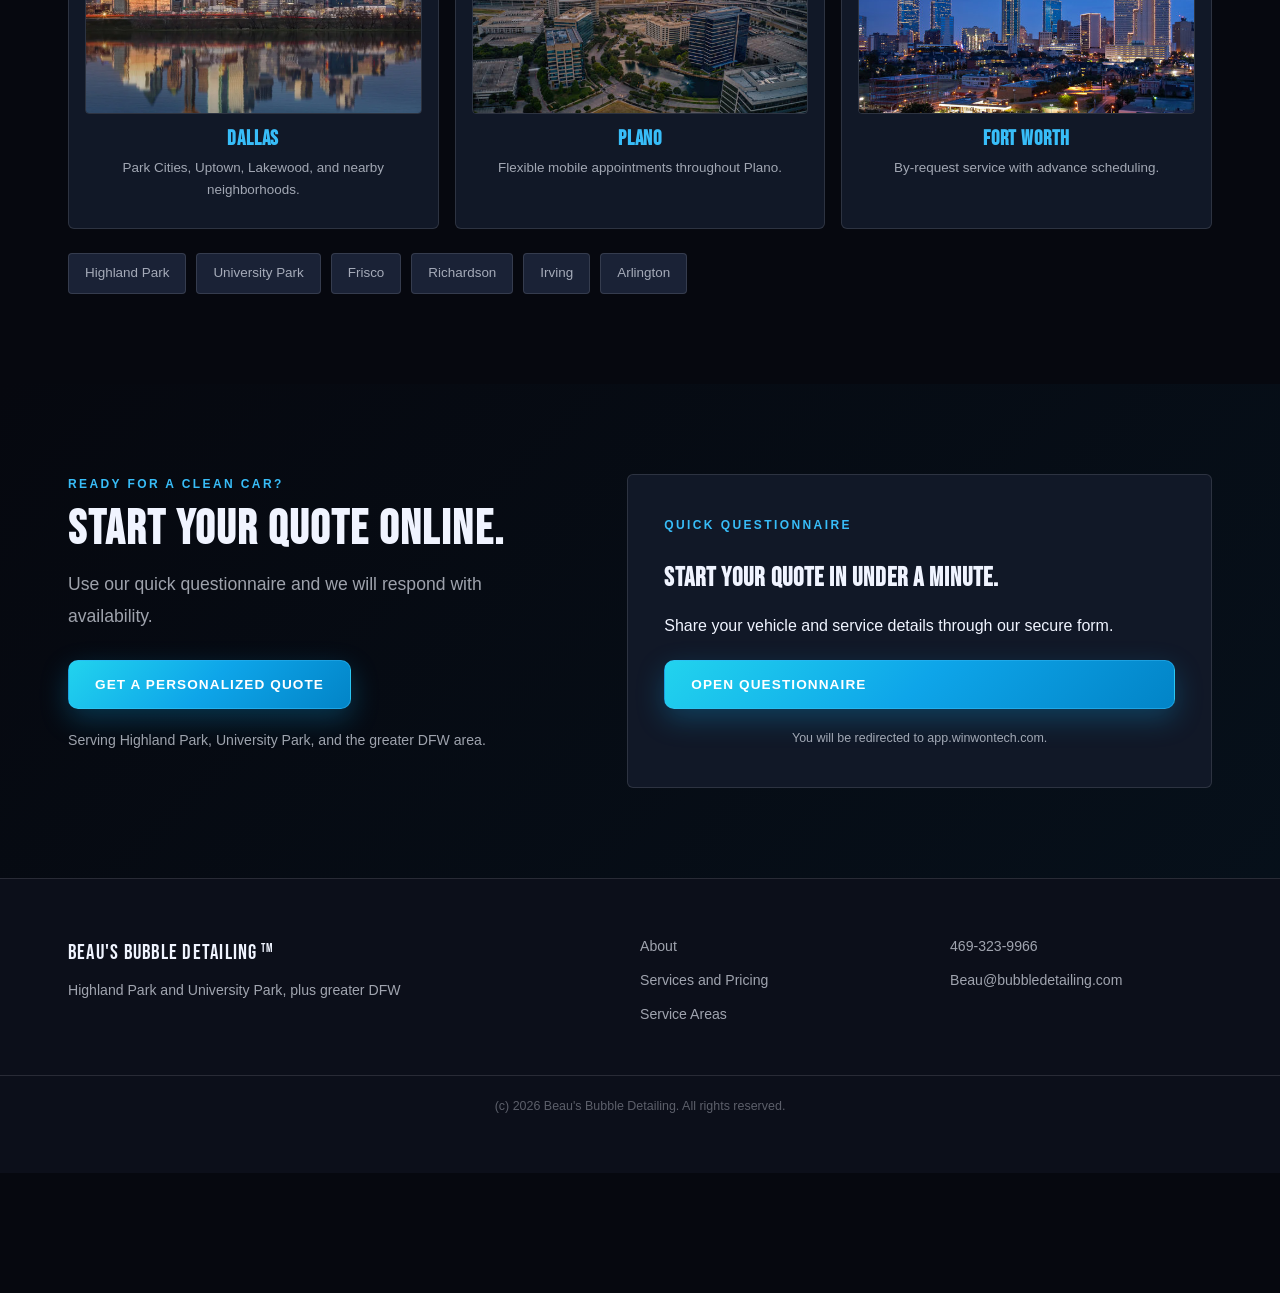
==== commit 3aed0387: "Convert recent cleans grid to seamless auto-rotating carousel" ====
--- a/index.html
+++ b/index.html
@@ -81,7 +81,7 @@
             <h2>Recent cleans</h2>
             <p>Clean vehicles, clean finishes, and careful detailing.</p>
           </div>
-          <div class="gallery-grid">
+          <div class="gallery-grid recent-carousel" id="recentCleansCarousel" aria-live="off">
             <div class="photo"><img src="assets/recent-clean-1.png" alt="Recent clean 1" loading="lazy" /></div>
             <div class="photo"><img src="assets/recent-clean-2.png" alt="Recent clean 2" loading="lazy" /></div>
             <div class="photo"><img src="assets/recent-clean-3.png" alt="Recent clean 3" loading="lazy" /></div>
--- a/styles.css
+++ b/styles.css
@@ -22,13 +22,14 @@
 /* -- RESET -- */
 *, *::before, *::after { box-sizing: border-box; margin: 0; padding: 0; }
 html { scroll-behavior: smooth; }
-body {
-  font-family: 'Trebuchet MS', 'Segoe UI', sans-serif;
-  background: var(--night);
-  color: var(--white);
-  line-height: 1.7;
-  overflow-x: hidden;
-}
+body {
+  font-family: 'Trebuchet MS', 'Segoe UI', sans-serif;
+  background: var(--night);
+  color: var(--white);
+  line-height: 1.7;
+  overflow-x: hidden;
+  padding-bottom: 120px;
+}
 
 /* -- TYPOGRAPHY -- */
 h1, h2, h3 {
@@ -292,15 +293,28 @@
 }
 .btn-ghost:hover { background: var(--blue-dim); border-color: rgba(56,189,248,0.5); color: var(--white); box-shadow: none; }
 
-.btn-dark {
-  background: linear-gradient(135deg, rgba(26,34,54,0.95), rgba(17,24,39,0.95));
-  color: var(--white);
-  border: 1px solid rgba(240,244,255,0.18);
-  box-shadow: none;
-}
-.btn-dark:hover { background: linear-gradient(135deg, rgba(30,41,65,0.96), rgba(20,29,46,0.96)); border-color: rgba(56,189,248,0.45); color: var(--white); }
-
-/* -- HERO -- */
+.btn-dark {
+  background: linear-gradient(135deg, rgba(26,34,54,0.95), rgba(17,24,39,0.95));
+  color: var(--white);
+  border: 1px solid rgba(240,244,255,0.18);
+  box-shadow: none;
+}
+.btn-dark:hover { background: linear-gradient(135deg, rgba(30,41,65,0.96), rgba(20,29,46,0.96)); border-color: rgba(56,189,248,0.45); color: var(--white); }
+
+.btn-book {
+  background: linear-gradient(135deg, #14b8a6, #0891b2);
+  border-color: rgba(34,211,238,0.5);
+  color: #fff;
+  box-shadow: 0 10px 28px rgba(6,182,212,0.26);
+}
+
+.btn-book:hover {
+  background: linear-gradient(135deg, #5eead4, #22d3ee);
+  color: #fff;
+  box-shadow: 0 14px 32px rgba(6,182,212,0.32);
+}
+
+/* -- HERO -- */
 .hero {
   position: relative;
   padding-top: 68px; /* offset for fixed header */
@@ -426,30 +440,30 @@
   grid-template-columns: repeat(auto-fit, minmax(280px, 1fr));
   gap: 20px;
 }
-.pricing-tabs {
-  display: flex;
-  flex-wrap: wrap;
-  justify-content: center;
-  gap: 10px;
-  margin-bottom: 20px;
-}
-.pricing-tab {
-  background: var(--dark3);
-  border: 1px solid var(--white-faint);
-  color: var(--white-dim);
-  padding: 10px 16px;
-  border-radius: var(--radius);
-  cursor: pointer;
-  font-size: 0.85rem;
-  font-family: 'Trebuchet MS', 'Segoe UI', sans-serif;
-  transition: all 0.2s;
-}
-.pricing-tab:hover,
-.pricing-tab.selected {
-  background: var(--blue-dim);
-  border-color: var(--blue);
-  color: var(--blue-bright);
-}
+.pricing-tabs {
+  display: flex;
+  flex-wrap: wrap;
+  justify-content: center;
+  gap: 10px;
+  margin-bottom: 20px;
+}
+.pricing-tab {
+  background: rgba(240,244,255,0.05);
+  border: 1px solid rgba(240,244,255,0.12);
+  color: var(--white-dim);
+  padding: 10px 18px;
+  border-radius: 999px;
+  cursor: pointer;
+  font-size: 0.85rem;
+  font-family: 'Trebuchet MS', 'Segoe UI', sans-serif;
+  transition: all 0.2s;
+}
+.pricing-tab:hover,
+.pricing-tab.selected {
+  background: rgba(56,189,248,0.16);
+  border-color: rgba(56,189,248,0.42);
+  color: var(--white);
+}
 .service-card {
   background: var(--dark2);
   border: 1px solid var(--white-faint);
@@ -587,33 +601,23 @@
   background: var(--blue-dim);
   color: var(--blue-bright);
 }
-.addon-note {
-  margin-top: 12px;
-  color: var(--white-dim);
-  font-size: 0.85rem;
-  line-height: 1.65;
-}
-.monthly-subprice {
-  color: var(--blue-bright) !important;
-  font-size: 0.95rem !important;
-  margin-top: -6px;
-  margin-bottom: 8px;
-}
-
-/* -- PRICE GRID -- */
-.price-grid {
-  display: grid;
-  grid-template-columns: repeat(auto-fit, minmax(260px, 1fr));
-  gap: 20px;
-}
-.price-card {
-  background: var(--dark2);
-  border: 1px solid var(--white-faint);
-  border-radius: var(--radius);
-  padding: 40px 36px;
-  text-align: center;
-  transition: border-color 0.3s, transform 0.3s, box-shadow 0.3s;
-}
+/* -- PRICE GRID -- */
+.price-grid {
+  display: grid;
+  grid-template-columns: repeat(auto-fit, minmax(240px, 1fr));
+  gap: 20px;
+  width: min(100%, 980px);
+  margin: 0 auto;
+}
+.price-card {
+  background: var(--dark2);
+  border: 1px solid var(--white-faint);
+  border-radius: var(--radius);
+  padding: 40px 36px;
+  text-align: center;
+  transition: border-color 0.3s, transform 0.3s, box-shadow 0.3s;
+  min-width: 0;
+}
 .price-card:hover {
   border-color: rgba(14,165,233,0.4);
   transform: translateY(-4px);
@@ -651,11 +655,58 @@
   line-height: 1;
   margin: 16px 0;
 }
-.price-card p:not(.price) {
-  color: var(--white-dim);
-  font-size: 0.9rem;
-  line-height: 1.65;
-}
+.price-card p:not(.price) {
+  color: var(--white-dim);
+  font-size: 0.9rem;
+  line-height: 1.65;
+}
+
+.pricing-followup {
+  width: min(100%, 980px);
+  margin: 40px auto 0;
+  display: grid;
+  gap: 24px;
+}
+
+.pricing-actions {
+  display: flex;
+  justify-content: center;
+  padding: 4px 16px 0;
+}
+
+.pricing-primary-cta,
+.pricing-secondary-cta {
+  width: min(100%, 340px);
+  margin: 0 auto;
+  text-align: center;
+}
+
+.pricing-quote-panel {
+  display: grid;
+  justify-items: center;
+  gap: 14px;
+  text-align: center;
+  padding: 36px 32px;
+  background: linear-gradient(160deg, rgba(17,24,39,0.96), rgba(26,34,54,0.96));
+  border: 1px solid rgba(56,189,248,0.24);
+  border-radius: var(--radius);
+  box-shadow: 0 16px 40px rgba(0,0,0,0.25);
+}
+
+.pricing-quote-panel .eyebrow,
+.pricing-quote-panel h3,
+.pricing-quote-panel p {
+  margin: 0;
+}
+
+.pricing-quote-panel h3 {
+  font-size: clamp(1.8rem, 4vw, 2.4rem);
+}
+
+.pricing-quote-panel p:not(.eyebrow) {
+  max-width: 540px;
+  color: var(--white-dim);
+}
 
 /* -- GALLERY -- */
 .gallery-grid {
@@ -678,11 +729,41 @@
   text-align: center;
   padding: 20px;
 }
-.photo.placeholder span {
-  font-size: 0.8rem;
-  color: var(--white-dim);
-  line-height: 1.5;
-}
+.photo.placeholder span {
+  font-size: 0.8rem;
+  color: var(--white-dim);
+  line-height: 1.5;
+}
+
+.recent-carousel.is-ready {
+  display: block;
+  position: relative;
+  aspect-ratio: 16 / 7;
+  min-height: 300px;
+  border-radius: var(--radius);
+  overflow: hidden;
+  border: 1px solid var(--white-faint);
+  background: var(--dark3);
+}
+.recent-carousel.is-ready .photo {
+  position: absolute;
+  inset: 0;
+  border: 0;
+  border-radius: 0;
+  opacity: 0;
+  transform: translateX(2%);
+  transition: opacity 0.6s ease, transform 0.6s ease;
+  pointer-events: none;
+}
+.recent-carousel.is-ready .photo.is-active {
+  opacity: 1;
+  transform: translateX(0);
+}
+.recent-carousel.is-ready .photo img {
+  width: 100%;
+  height: 100%;
+  object-fit: cover;
+}
 
 /* -- SPLIT GRID -- */
 .split-grid {
@@ -1042,52 +1123,61 @@
 }
 
 /* -- STICKY CTA -- */
-.sticky-cta {
-  position: fixed;
-  bottom: 24px;
-  left: 50%;
-  transform: translateX(-50%);
-  z-index: 90;
-  display: flex;
-  gap: 0;
-  background: rgba(6, 8, 15, 0.92);
-  border: 1px solid rgba(56,189,248,0.36);
-  border-radius: 50px;
-  padding: 5px;
-  backdrop-filter: blur(12px);
-  box-shadow: 0 10px 34px rgba(0,0,0,0.5), 0 0 0 1px rgba(14,165,233,0.14);
-}
-.sticky-book, .sticky-quote {
-  font-family: 'Trebuchet MS', 'Segoe UI', sans-serif;
-  font-size: 0.78rem;
-  font-weight: 700;
-  letter-spacing: 0.08em;
-  text-transform: uppercase;
-  text-decoration: none;
-  padding: 11px 20px;
-  border-radius: 50px;
-  white-space: nowrap;
-  transition: transform 0.2s, box-shadow 0.2s, filter 0.2s, background 0.2s;
-}
-.sticky-book {
-  background: linear-gradient(135deg, #22d3ee 0%, var(--blue) 55%, #0284c7 100%);
-  color: #fff;
-  border: 1px solid rgba(56,189,248,0.58);
-  box-shadow: 0 4px 16px rgba(14,165,233,0.3);
-}
-.sticky-book:hover {
-  filter: brightness(1.06);
-  box-shadow: 0 8px 24px rgba(14,165,233,0.4);
-}
-.sticky-quote {
-  background: transparent;
-  color: var(--white-dim);
-  border: 1px solid transparent;
-}
-.sticky-quote:hover {
-  color: var(--white);
-  background: var(--white-faint);
-}
+.sticky-cta {
+  position: fixed;
+  bottom: max(16px, env(safe-area-inset-bottom));
+  left: 50%;
+  transform: translateX(-50%);
+  z-index: 90;
+  display: flex;
+  align-items: center;
+  gap: 8px;
+  justify-content: center;
+  width: min(calc(100vw - 24px), 360px);
+  max-width: calc(100vw - 24px);
+  background: rgba(255, 255, 255, 0.12);
+  border: 1px solid rgba(240,244,255,0.22);
+  border-radius: 999px;
+  padding: 8px;
+  backdrop-filter: blur(18px);
+  -webkit-backdrop-filter: blur(18px);
+  box-shadow: 0 18px 36px rgba(0,0,0,0.34);
+}
+.sticky-book, .sticky-quote {
+  font-family: 'Trebuchet MS', 'Segoe UI', sans-serif;
+  font-size: 0.76rem;
+  font-weight: 700;
+  letter-spacing: 0.08em;
+  text-transform: uppercase;
+  text-decoration: none;
+  flex: 1 1 0;
+  min-width: 0;
+  padding: 11px 18px;
+  border-radius: 999px;
+  white-space: nowrap;
+  transition: transform 0.2s, box-shadow 0.2s, filter 0.2s, background 0.2s;
+  text-align: center;
+}
+.sticky-book {
+  background: linear-gradient(135deg, #22d3ee 0%, var(--blue) 55%, #0284c7 100%);
+  color: #fff;
+  border: 1px solid rgba(56,189,248,0.45);
+  box-shadow: 0 8px 18px rgba(14,165,233,0.22);
+}
+.sticky-book:hover {
+  filter: brightness(1.06);
+  box-shadow: 0 12px 24px rgba(14,165,233,0.28);
+  transform: translateY(-1px);
+}
+.sticky-quote {
+  background: rgba(255,255,255,0.88);
+  color: var(--dark1);
+  border: 1px solid rgba(255,255,255,0.4);
+}
+.sticky-quote:hover {
+  background: rgba(255,255,255,0.96);
+  transform: translateY(-1px);
+}
 
 /* -- FOOTER -- */
 .site-footer {
@@ -1142,21 +1232,28 @@
 .fade-in.visible { opacity: 1; transform: translateY(0); }
 
 /* -- MOBILE -- */
-@media (max-width: 900px) {
-  .hero-grid, .quote-wrapper, .split-grid, .highland-split, .about-grid, .about-me-layout {
-    grid-template-columns: 1fr;
-  }
+@media (max-width: 900px) {
+  .hero-grid, .quote-wrapper, .split-grid, .highland-split, .about-grid, .about-me-layout {
+    grid-template-columns: 1fr;
+  }
   .hero::before { background-position: 70% center; }
   .hero-grid { padding: 64px 28px; }
   .process-grid { grid-template-columns: 1fr 1fr; }
   .testimonial-grid { grid-template-columns: 1fr; }
   .footer-grid { grid-template-columns: 1fr 1fr; }
-  .gallery-grid { grid-template-columns: 1fr 1fr; }
-  .highland-photo { display: none; }
-  .split-image { min-height: 240px; }
-  .why-reasons { grid-template-columns: 1fr; }
-}
-@media (max-width: 640px) {
+  .gallery-grid { grid-template-columns: 1fr 1fr; }
+  .recent-carousel.is-ready {
+    aspect-ratio: 16 / 9;
+    min-height: 240px;
+  }
+  .highland-photo { display: none; }
+  .split-image { min-height: 240px; }
+  .why-reasons { grid-template-columns: 1fr; }
+  .pricing-followup {
+    margin-top: 32px;
+  }
+}
+@media (max-width: 640px) {
   .site-header {
     position: sticky;
     top: 0;
@@ -1242,13 +1339,17 @@
   .about-me-layout {
     grid-template-columns: 1fr;
   }
-  .process-grid { grid-template-columns: 1fr; }
-  .process-grid::before { display: none; }
-  .price-grid { grid-template-columns: 1fr; }
-  .area-grid { grid-template-columns: 1fr; }
+  .process-grid { grid-template-columns: 1fr; }
+  .process-grid::before { display: none; }
+  .price-grid { grid-template-columns: 1fr; }
+  .area-grid { grid-template-columns: 1fr; }
   .footer-grid { grid-template-columns: 1fr; gap: 28px; }
-  .gallery-grid { grid-template-columns: 1fr 1fr; }
-  .testimonial-grid { grid-template-columns: 1fr; }
+  .gallery-grid { grid-template-columns: 1fr 1fr; }
+  .recent-carousel.is-ready {
+    aspect-ratio: 4 / 3;
+    min-height: 220px;
+  }
+  .testimonial-grid { grid-template-columns: 1fr; }
   .services-grid { grid-template-columns: 1fr; }
 
   /* Sections: consistent, tighter padding for continuous flow */
@@ -1280,11 +1381,24 @@
     font-size: 1.5rem;
   }
 
-  /* Sticky CTA */
-  .sticky-cta {
-    bottom: 16px;
-  }
-  .form-grid { grid-template-columns: 1fr; }
+  /* Sticky CTA */
+  .sticky-cta {
+    bottom: max(12px, env(safe-area-inset-bottom));
+    width: min(calc(100vw - 20px), 340px);
+    padding: 6px;
+    gap: 6px;
+  }
+  .sticky-book, .sticky-quote {
+    padding: 10px 14px;
+    font-size: 0.72rem;
+  }
+  .pricing-followup {
+    gap: 20px;
+  }
+  .pricing-quote-panel {
+    padding: 28px 20px;
+  }
+  .form-grid { grid-template-columns: 1fr; }
 
   /* Hero badges wrap nicely */
   .hero-badges {
@@ -1302,7 +1416,23 @@
   }
 
   /* Section heads tighter */
-  .section-head {
-    margin: 0 auto 40px;
-  }
-}
+  .section-head {
+    margin: 0 auto 40px;
+  }
+}
+
+@media (max-width: 380px) {
+  body {
+    padding-bottom: 132px;
+  }
+  .sticky-cta {
+    width: min(calc(100vw - 16px), 320px);
+    gap: 4px;
+    padding: 5px;
+  }
+  .sticky-book, .sticky-quote {
+    padding: 10px 8px;
+    font-size: 0.68rem;
+    letter-spacing: 0.05em;
+  }
+}
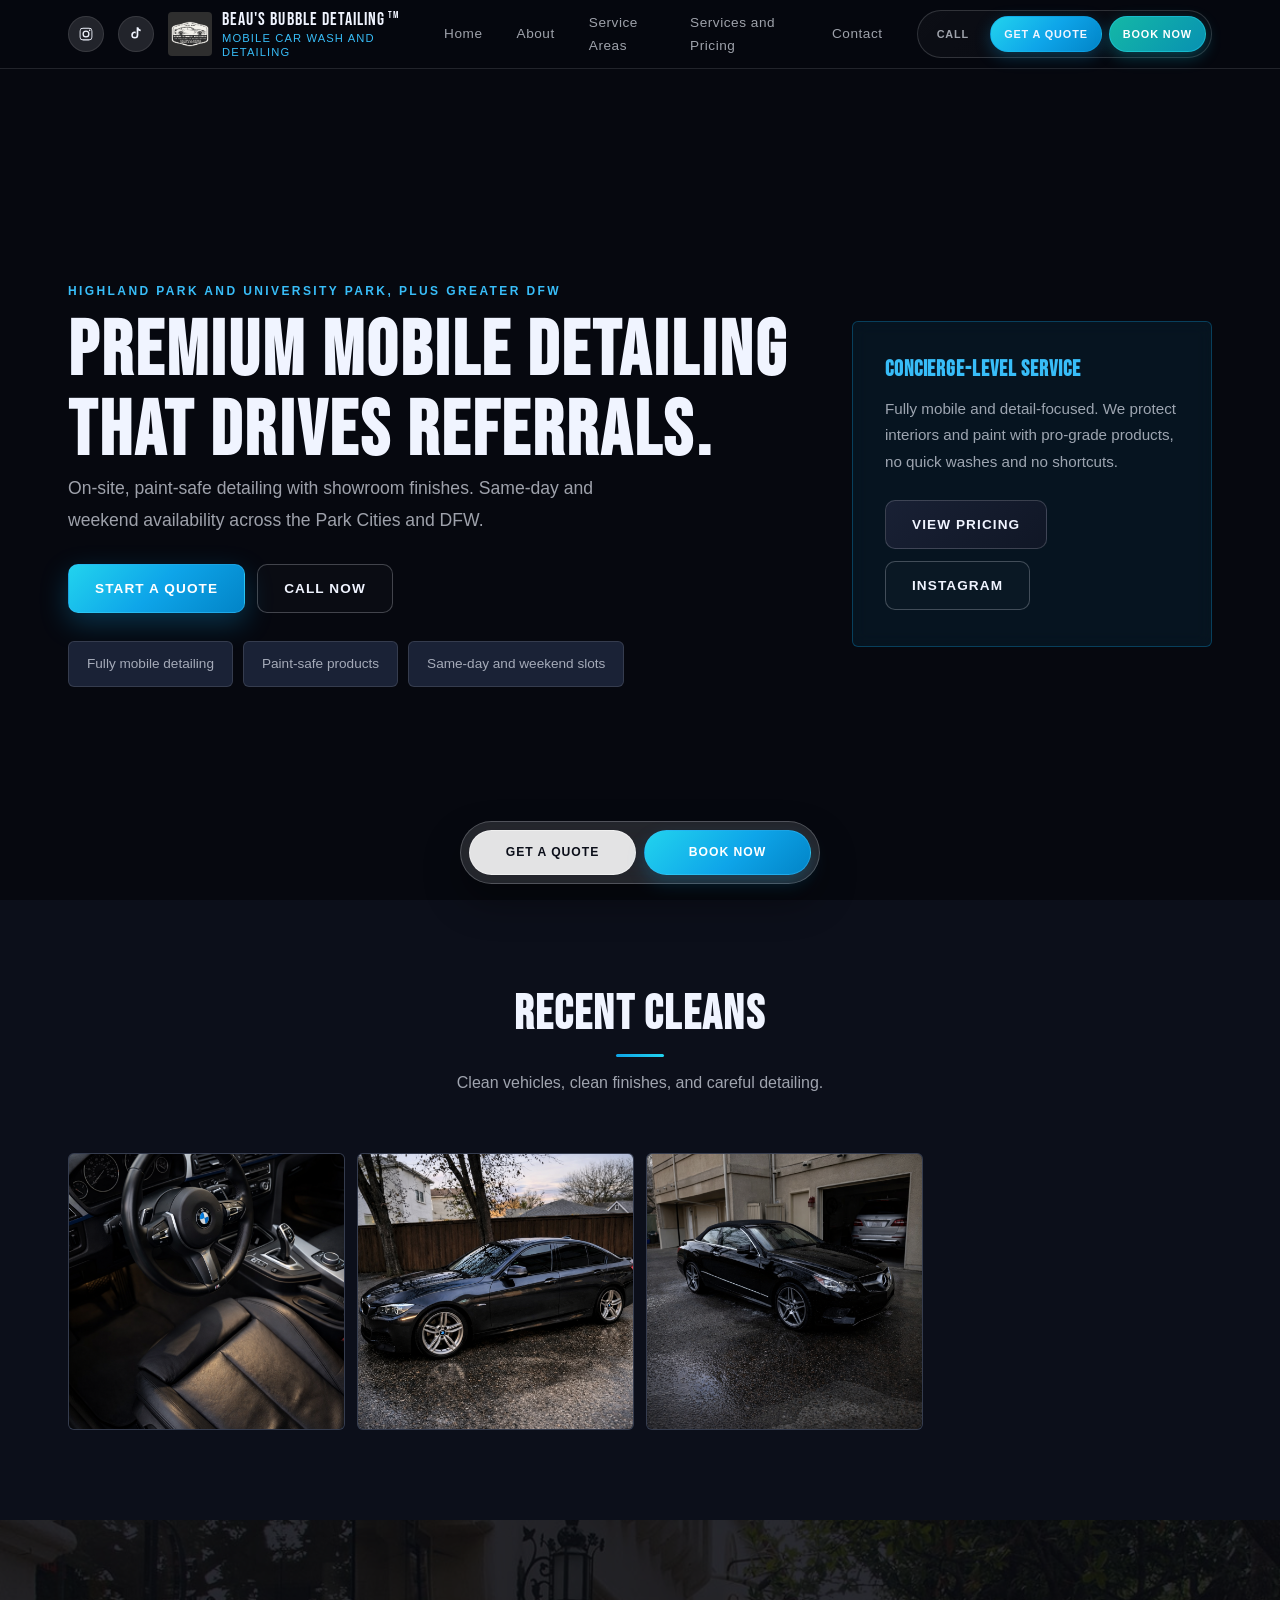
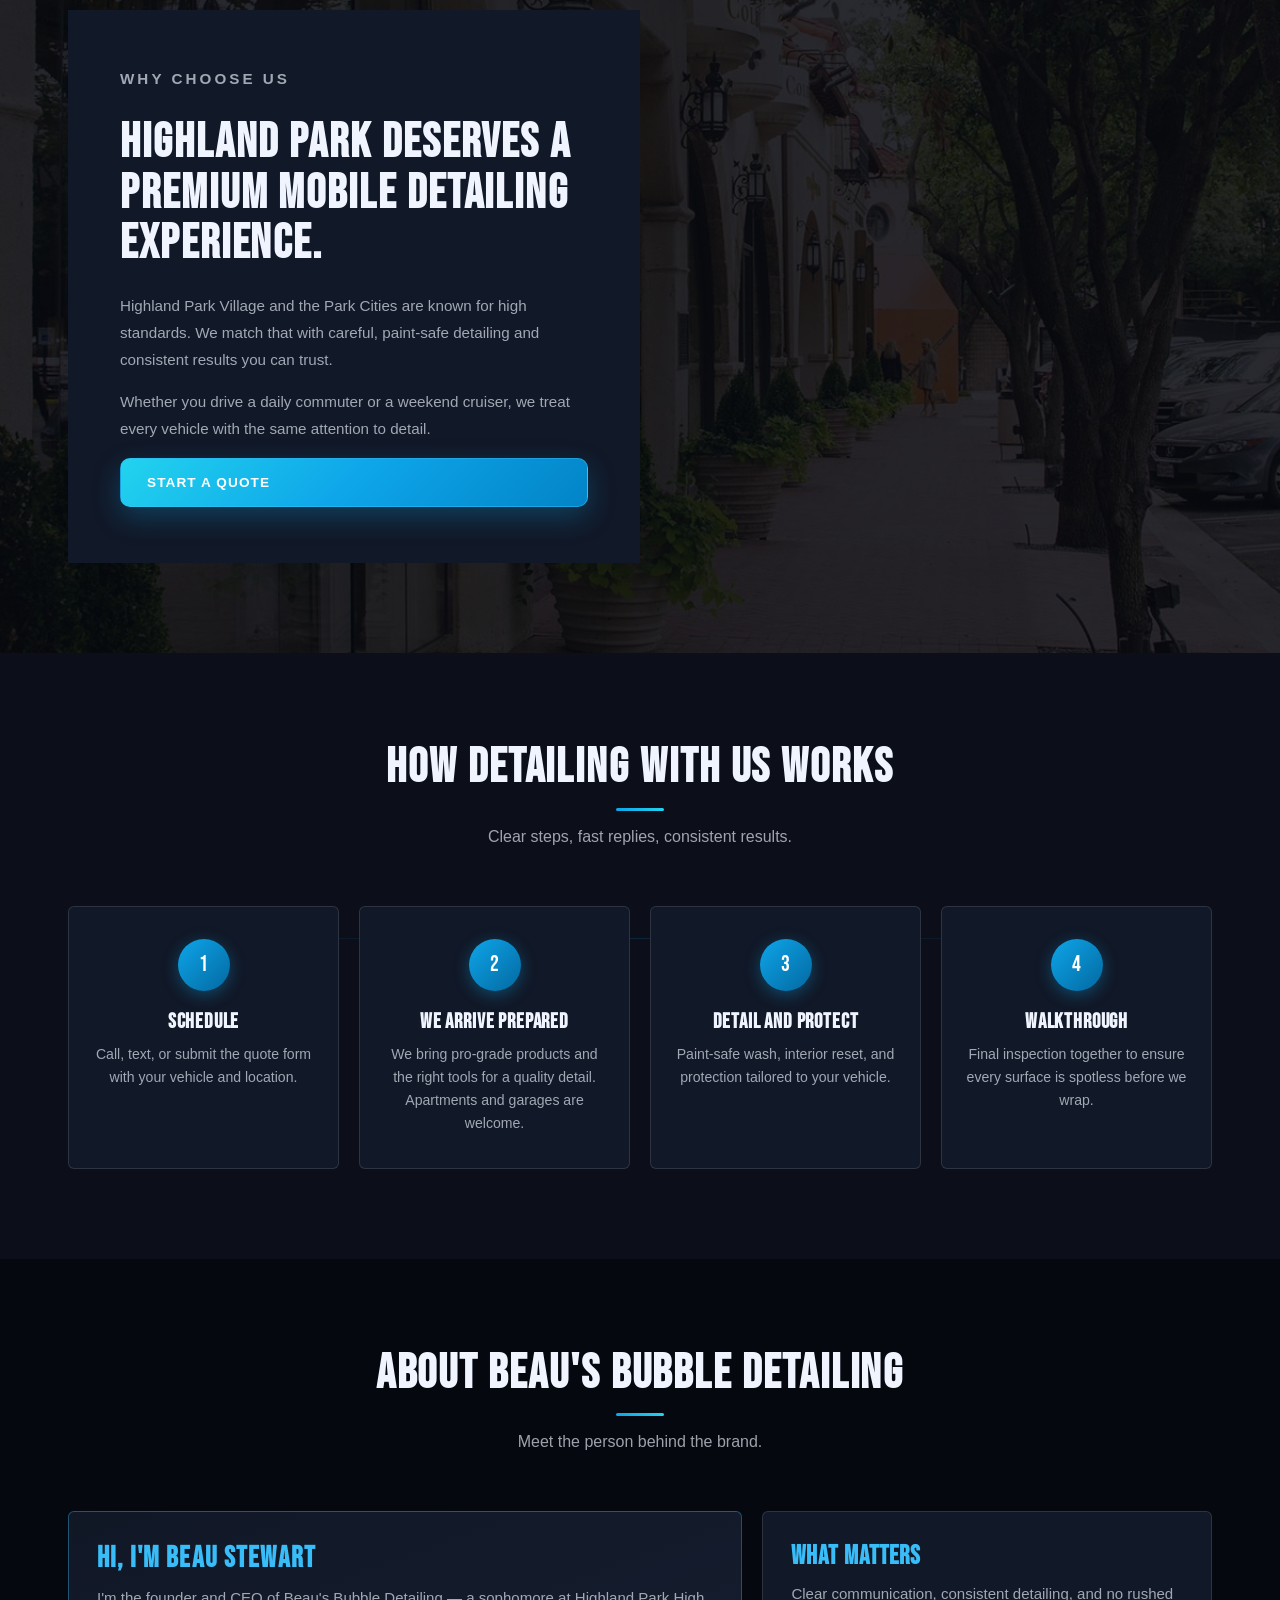
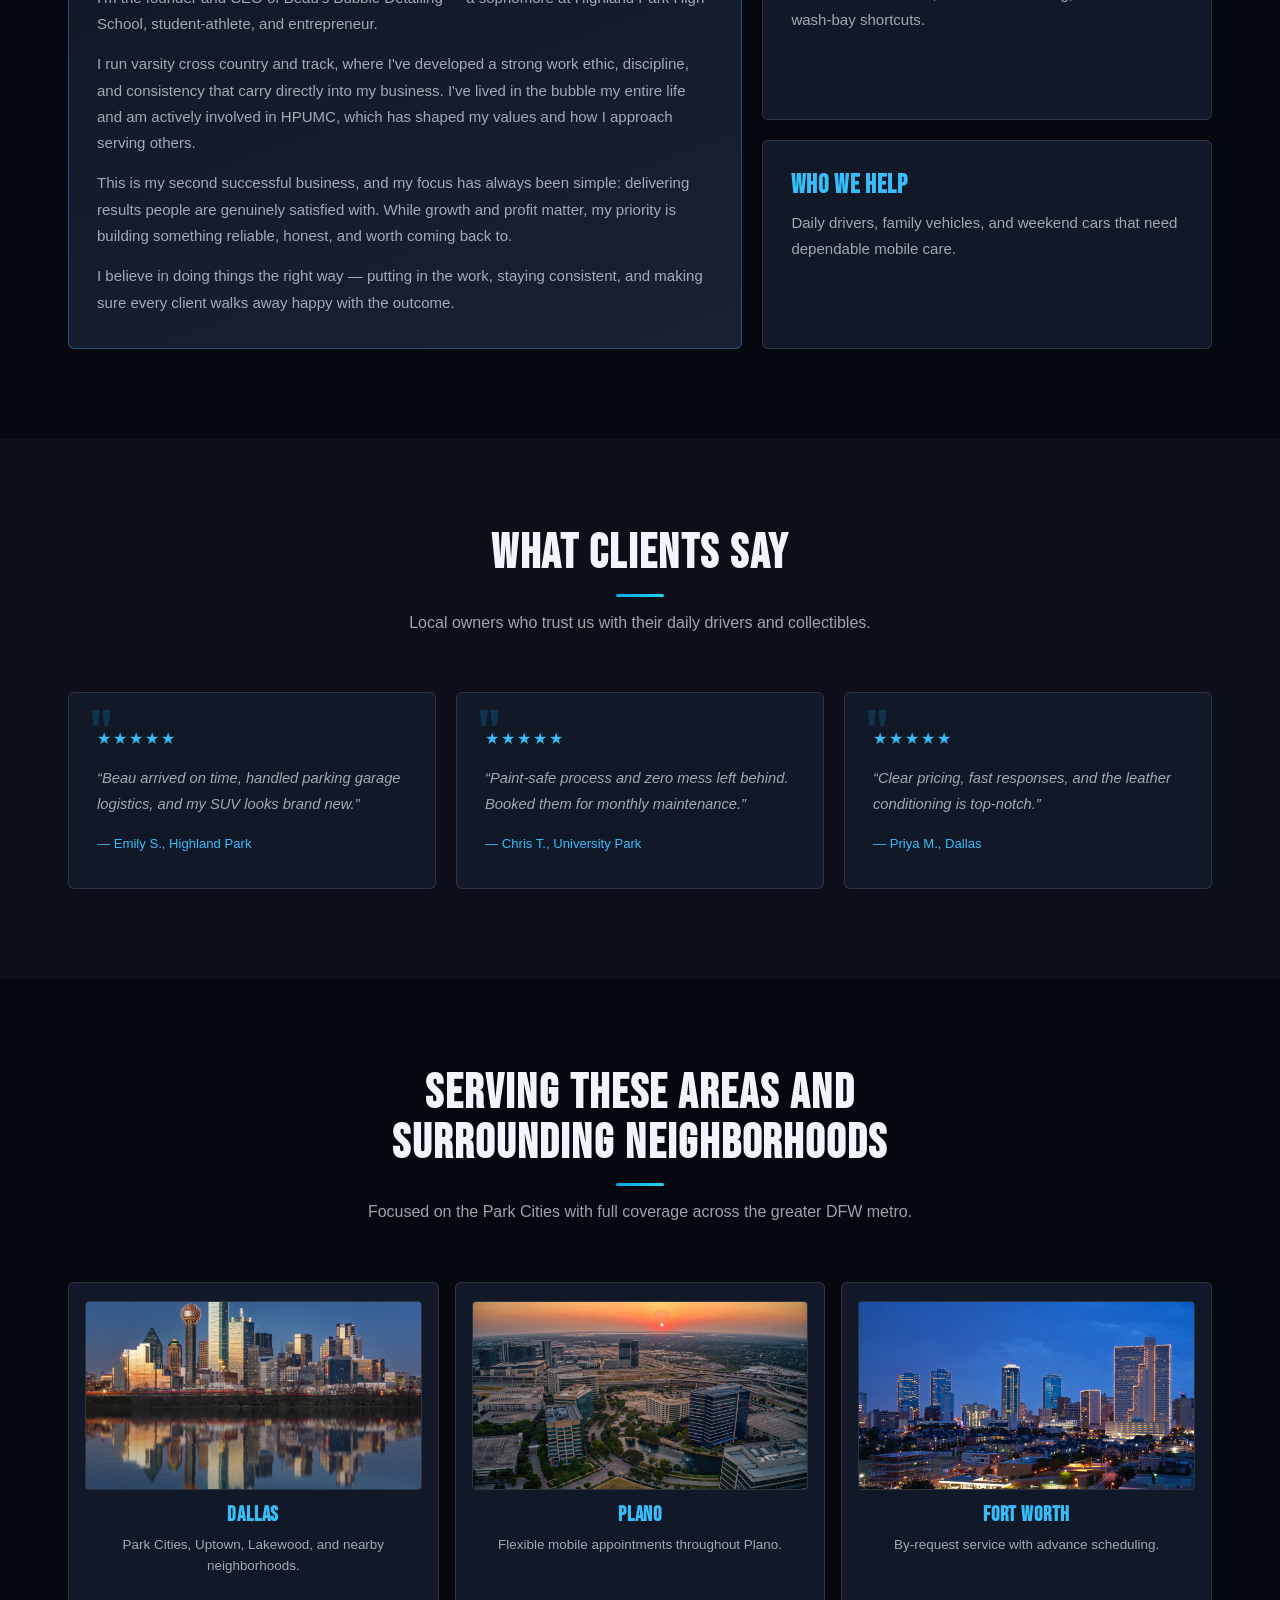
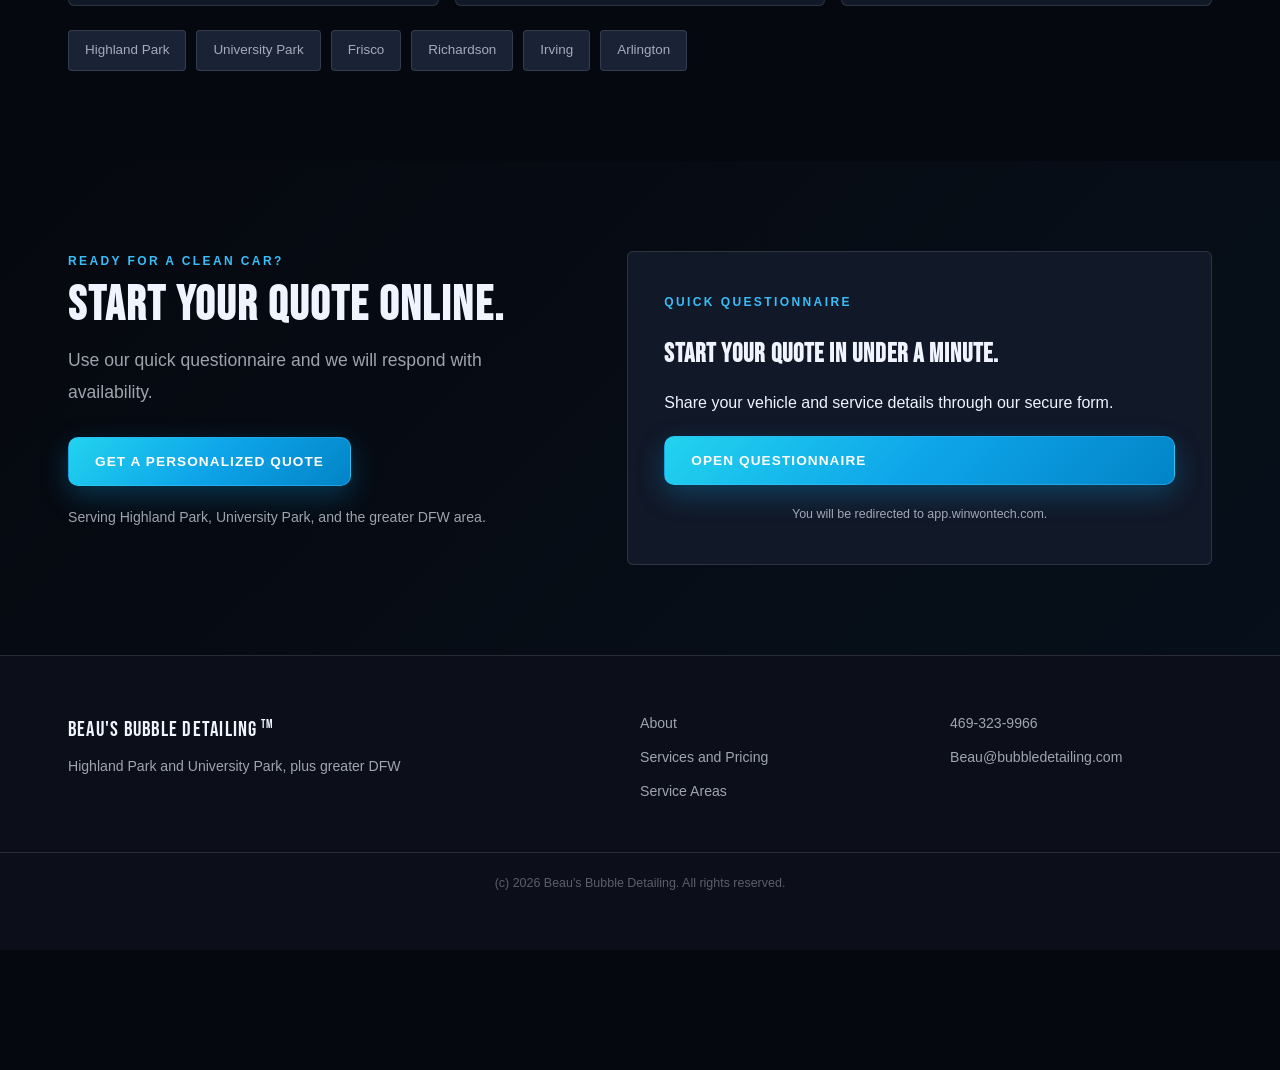
==== commit 316c7809: "Revert recent cleans carousel and restore static photo grid" ====
--- a/index.html
+++ b/index.html
@@ -8,7 +8,7 @@
     <link rel="preconnect" href="https://fonts.googleapis.com" />
     <link rel="preconnect" href="https://fonts.gstatic.com" crossorigin />
     <link href="https://fonts.googleapis.com/css2?family=Bebas+Neue&family=Source+Serif+4:opsz,wght@8..60,300;8..60,400;8..60,600&display=swap" rel="stylesheet" />
-    <link rel="stylesheet" href="styles.css" />
+    <link rel="stylesheet" href="styles.css?v=20260423-2" />
     <link rel="icon" type="image/png" href="assets/logo.png" />
   </head>
   <body>
@@ -81,7 +81,7 @@
             <h2>Recent cleans</h2>
             <p>Clean vehicles, clean finishes, and careful detailing.</p>
           </div>
-          <div class="gallery-grid recent-carousel" id="recentCleansCarousel" aria-live="off">
+          <div class="gallery-grid">
             <div class="photo"><img src="assets/recent-clean-1.png" alt="Recent clean 1" loading="lazy" /></div>
             <div class="photo"><img src="assets/recent-clean-2.png" alt="Recent clean 2" loading="lazy" /></div>
             <div class="photo"><img src="assets/recent-clean-3.png" alt="Recent clean 3" loading="lazy" /></div>
@@ -242,7 +242,7 @@
       </div>
       <p class="footer-bottom">(c) 2026 Beau's Bubble Detailing. All rights reserved.</p>
     </footer>
-    <script src="data.js"></script>
-    <script src="main.js"></script>
+    <script src="data.js?v=20260423-2"></script>
+    <script src="main.js?v=20260423-2"></script>
   </body>
 </html>
--- a/styles.css
+++ b/styles.css
@@ -735,35 +735,6 @@
   line-height: 1.5;
 }
 
-.recent-carousel.is-ready {
-  display: block;
-  position: relative;
-  aspect-ratio: 16 / 7;
-  min-height: 300px;
-  border-radius: var(--radius);
-  overflow: hidden;
-  border: 1px solid var(--white-faint);
-  background: var(--dark3);
-}
-.recent-carousel.is-ready .photo {
-  position: absolute;
-  inset: 0;
-  border: 0;
-  border-radius: 0;
-  opacity: 0;
-  transform: translateX(2%);
-  transition: opacity 0.6s ease, transform 0.6s ease;
-  pointer-events: none;
-}
-.recent-carousel.is-ready .photo.is-active {
-  opacity: 1;
-  transform: translateX(0);
-}
-.recent-carousel.is-ready .photo img {
-  width: 100%;
-  height: 100%;
-  object-fit: cover;
-}
 
 /* -- SPLIT GRID -- */
 .split-grid {
@@ -1242,10 +1213,6 @@
   .testimonial-grid { grid-template-columns: 1fr; }
   .footer-grid { grid-template-columns: 1fr 1fr; }
   .gallery-grid { grid-template-columns: 1fr 1fr; }
-  .recent-carousel.is-ready {
-    aspect-ratio: 16 / 9;
-    min-height: 240px;
-  }
   .highland-photo { display: none; }
   .split-image { min-height: 240px; }
   .why-reasons { grid-template-columns: 1fr; }
@@ -1345,10 +1312,6 @@
   .area-grid { grid-template-columns: 1fr; }
   .footer-grid { grid-template-columns: 1fr; gap: 28px; }
   .gallery-grid { grid-template-columns: 1fr 1fr; }
-  .recent-carousel.is-ready {
-    aspect-ratio: 4 / 3;
-    min-height: 220px;
-  }
   .testimonial-grid { grid-template-columns: 1fr; }
   .services-grid { grid-template-columns: 1fr; }
 
